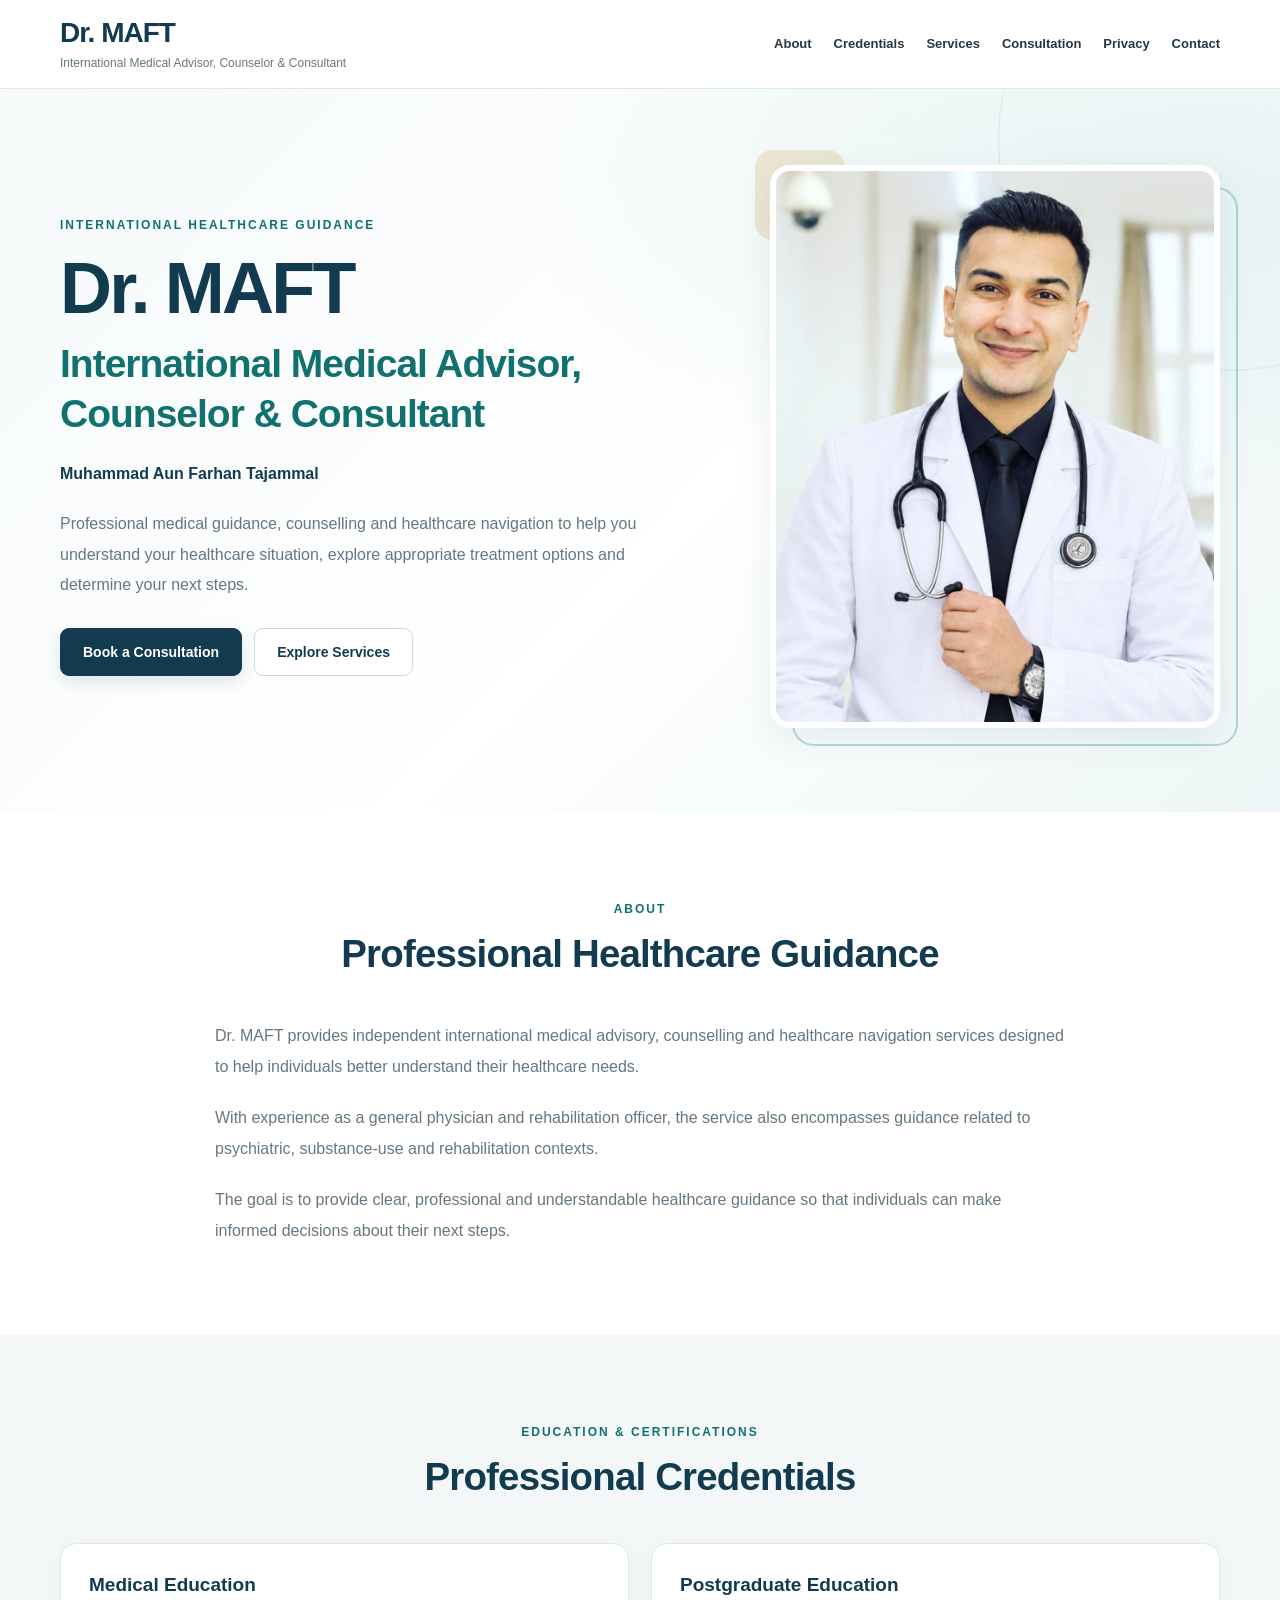
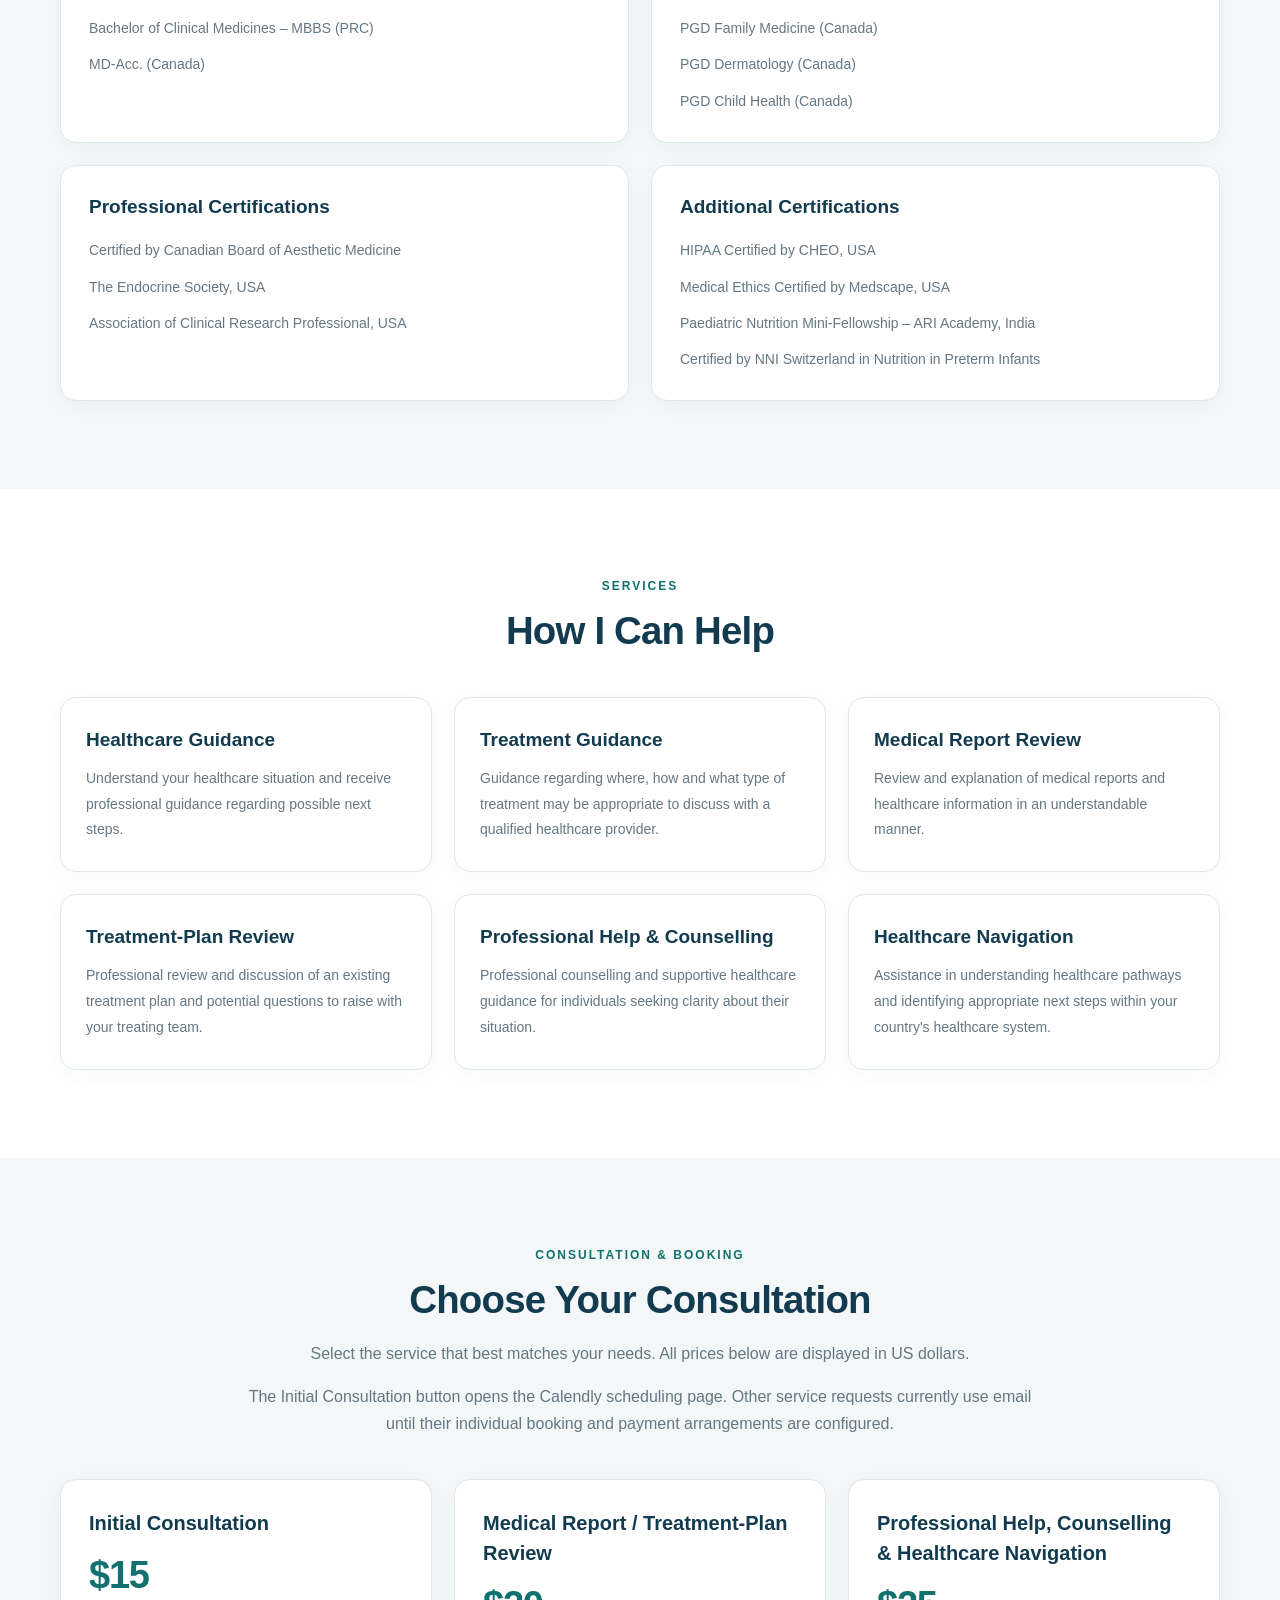
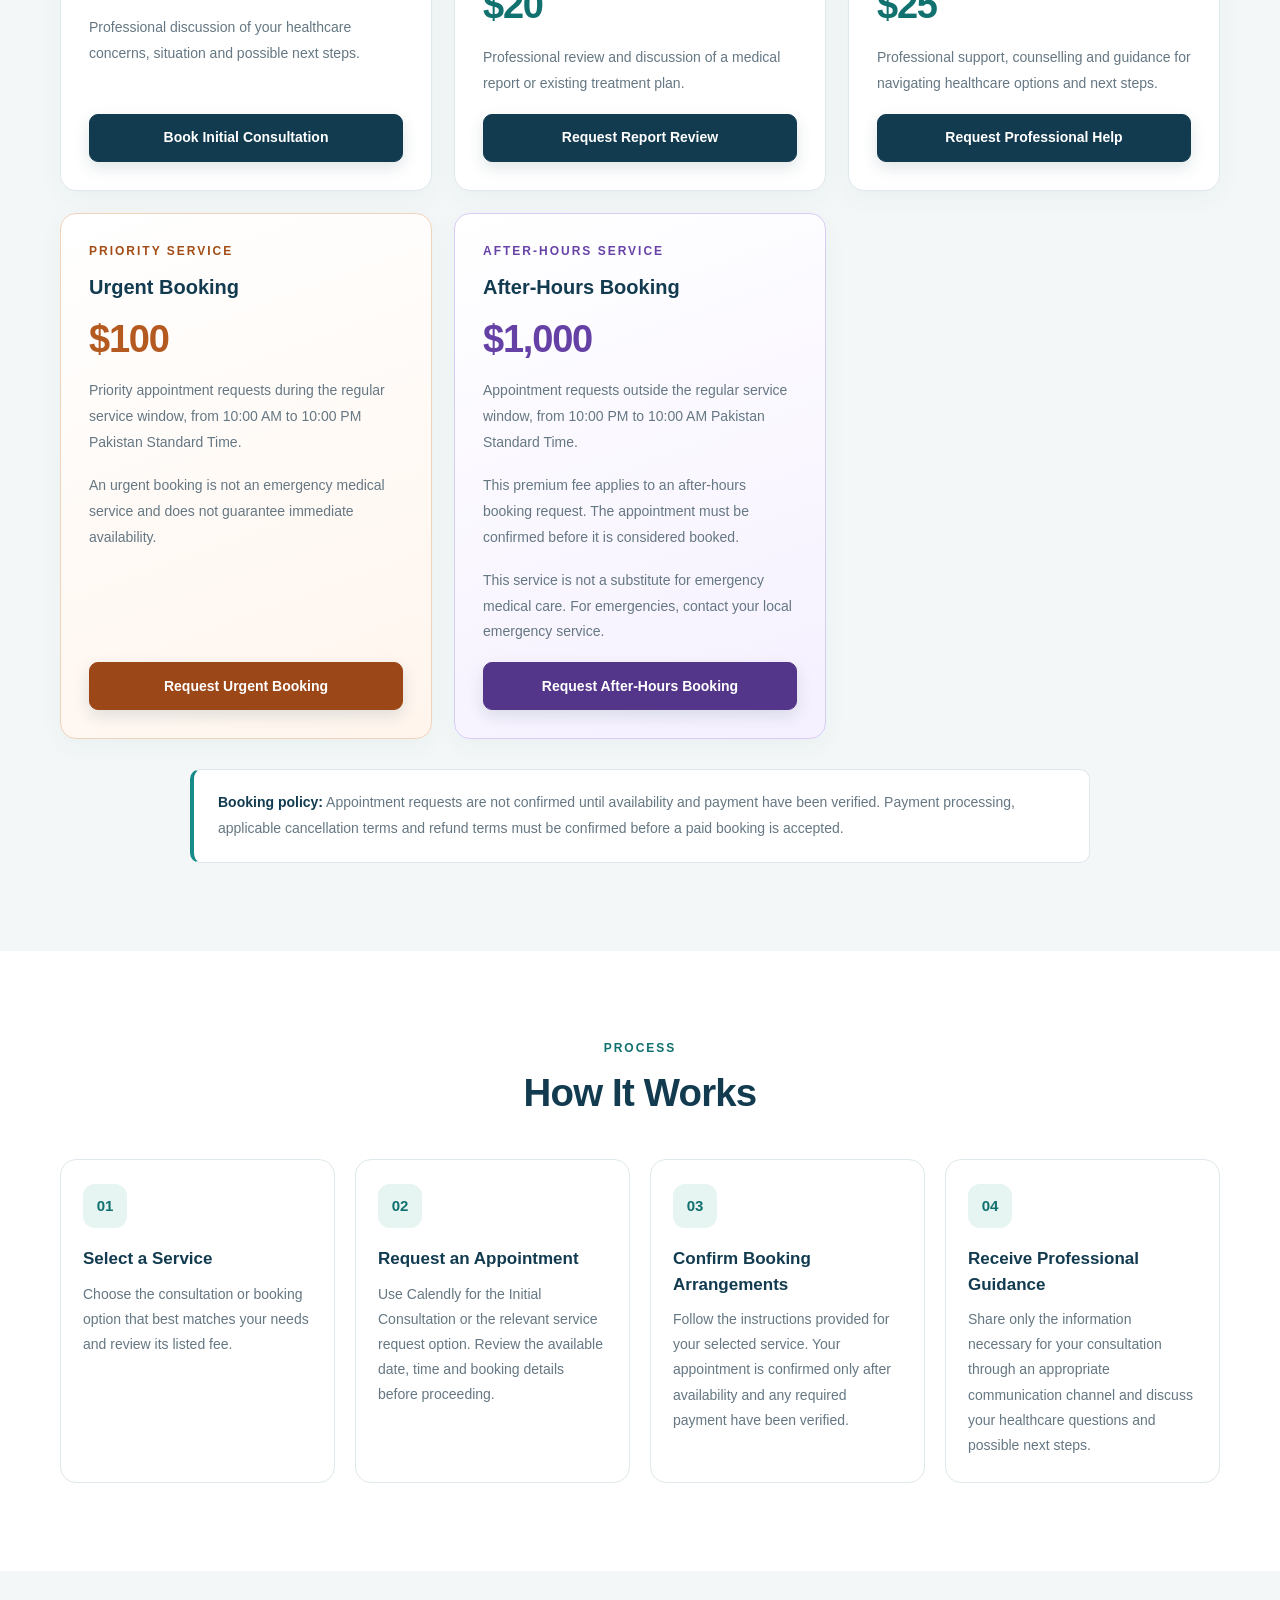
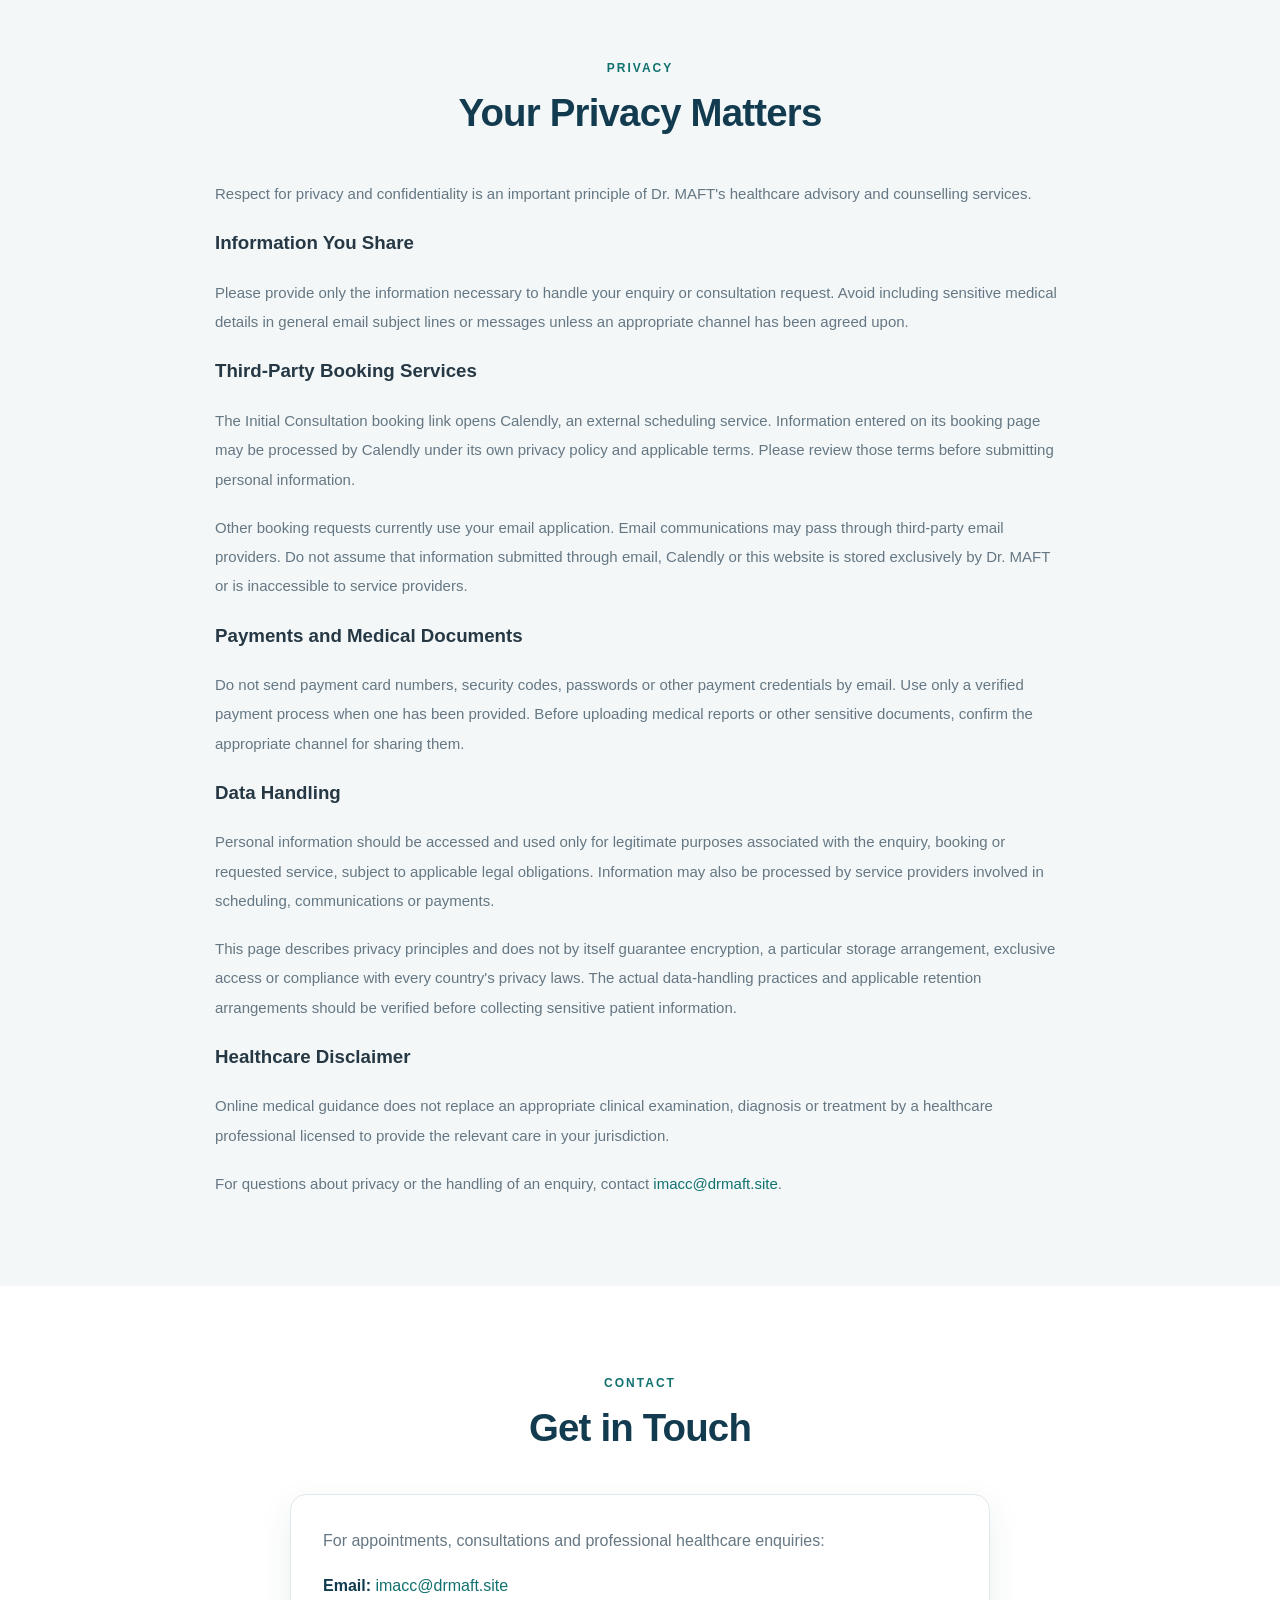
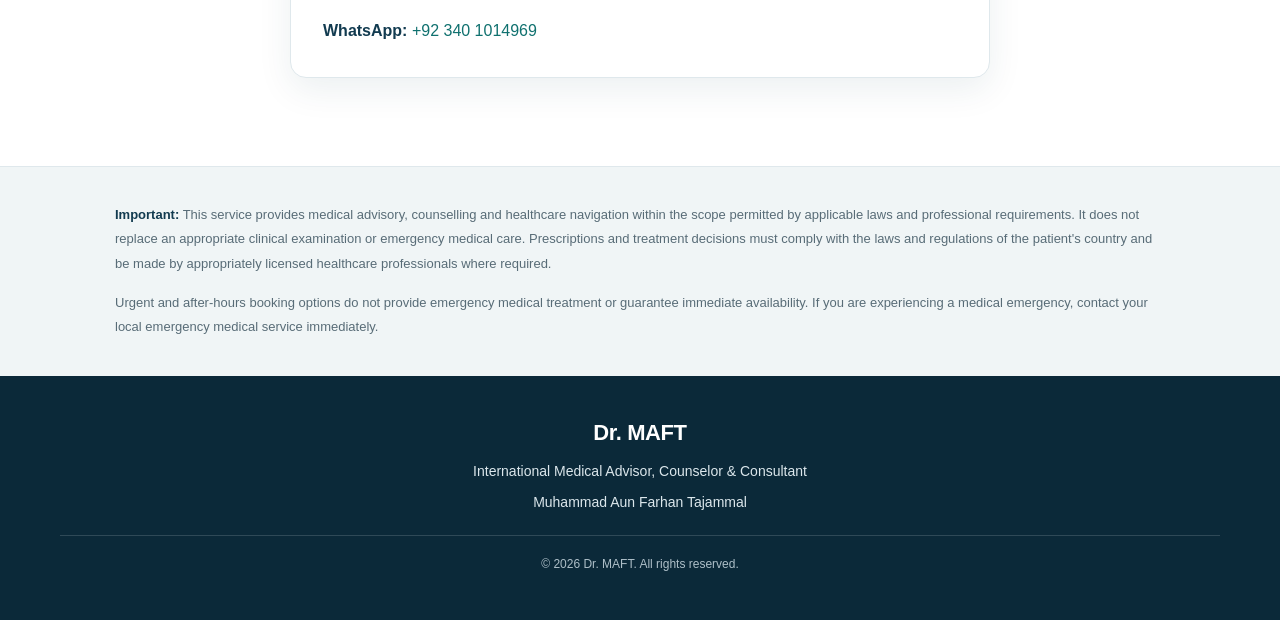
==== index.html @ 7f5c6eed "Enhance SEO, update appointment links, and improve text Updated meta tags for SEO and accessibility." ====
<!DOCTYPE html>
<html lang="en">
<head>
  <meta charset="UTF-8">
  <meta name="viewport" content="width=device-width, initial-scale=1.0">

  <title>Dr. MAFT | International Medical Advisor, Counselor & Consultant</title>

  <meta name="description" content="Dr. MAFT — International Medical Advisor, Counselor and Consultant. Professional healthcare guidance, counselling, treatment-plan review and healthcare navigation.">

  <meta name="robots" content="index, follow">
  <meta name="theme-color" content="#0b2545">

  <link rel="stylesheet" href="styles.css">
</head>

<body>

  <!-- HEADER -->
  <header class="site-header">
    <div class="container nav-container">

      <div class="brand">
        <div class="brand-title">Dr. MAFT</div>
        <div class="brand-subtitle">
          International Medical Advisor, Counselor & Consultant
        </div>
      </div>

      <nav class="navigation" aria-label="Main navigation">
        <a href="#about">About</a>
        <a href="#credentials">Credentials</a>
        <a href="#services">Services</a>
        <a href="#consultation">Consultation</a>
        <a href="#privacy">Privacy</a>
        <a href="#contact">Contact</a>
      </nav>

    </div>
  </header>


  <main>

    <!-- HERO -->
    <section class="hero">
      <div class="container hero-content">

        <div class="hero-text">

          <p class="eyebrow">INTERNATIONAL HEALTHCARE GUIDANCE</p>

          <h1>Dr. MAFT</h1>

          <h2>
            International Medical Advisor,<br>
            Counselor & Consultant
          </h2>

          <p>
            <strong>Muhammad Aun Farhan Tajammal</strong>
          </p>

          <p class="hero-description">
            Professional medical guidance, counselling and healthcare
            navigation to help you understand your healthcare situation,
            explore appropriate treatment options and determine your
            next steps.
          </p>

          <div class="hero-buttons">
            <a href="#consultation" class="btn btn-primary">
              Book a Consultation
            </a>

            <a href="#services" class="btn btn-secondary">
              Explore Services
            </a>
          </div>

        </div>

        <!-- DOCTOR PHOTO -->
        <div class="hero-photo">
          <img
            src="Pic.jpeg"
            alt="Dr. MAFT, International Medical Advisor"
            loading="eager"
          >
        </div>

      </div>
    </section>


    <!-- ABOUT -->
    <section id="about" class="section">
      <div class="container">

        <div class="section-heading">
          <p class="eyebrow">ABOUT</p>
          <h2>Professional Healthcare Guidance</h2>
        </div>

        <div class="about-content">

          <p>
            Dr. MAFT provides independent international medical advisory,
            counselling and healthcare navigation services designed to help
            individuals better understand their healthcare needs.
          </p>

          <p>
            With experience as a general physician and rehabilitation officer,
            the service also encompasses guidance related to psychiatric,
            substance-use and rehabilitation contexts.
          </p>

          <p>
            The goal is to provide clear, professional and understandable
            healthcare guidance so that individuals can make informed
            decisions about their next steps.
          </p>

        </div>

      </div>
    </section>


    <!-- CREDENTIALS -->
    <section id="credentials" class="section section-alt">
      <div class="container">

        <div class="section-heading">
          <p class="eyebrow">EDUCATION & CERTIFICATIONS</p>
          <h2>Professional Credentials</h2>
        </div>

        <div class="credentials-grid">

          <div class="credential-card">
            <h3>Medical Education</h3>
            <p>Bachelor of Clinical Medicines – MBBS (PRC)</p>
            <p>MD-Acc. (Canada)</p>
          </div>

          <div class="credential-card">
            <h3>Postgraduate Education</h3>
            <p>PGD Family Medicine (Canada)</p>
            <p>PGD Dermatology (Canada)</p>
            <p>PGD Child Health (Canada)</p>
          </div>

          <div class="credential-card">
            <h3>Professional Certifications</h3>
            <p>Certified by Canadian Board of Aesthetic Medicine</p>
            <p>The Endocrine Society, USA</p>
            <p>Association of Clinical Research Professional, USA</p>
          </div>

          <div class="credential-card">
            <h3>Additional Certifications</h3>
            <p>HIPAA Certified by CHEO, USA</p>
            <p>Medical Ethics Certified by Medscape, USA</p>
            <p>Paediatric Nutrition Mini-Fellowship – ARI Academy, India</p>
            <p>Certified by NNI Switzerland in Nutrition in Preterm Infants</p>
          </div>

        </div>

      </div>
    </section>


    <!-- SERVICES -->
    <section id="services" class="section">
      <div class="container">

        <div class="section-heading">
          <p class="eyebrow">SERVICES</p>
          <h2>How I Can Help</h2>
        </div>

        <div class="services-grid">

          <div class="service-card">
            <h3>Healthcare Guidance</h3>
            <p>
              Understand your healthcare situation and receive professional
              guidance regarding possible next steps.
            </p>
          </div>

          <div class="service-card">
            <h3>Treatment Guidance</h3>
            <p>
              Guidance regarding where, how and what type of treatment may
              be appropriate to discuss with a qualified healthcare provider.
            </p>
          </div>

          <div class="service-card">
            <h3>Medical Report Review</h3>
            <p>
              Review and explanation of medical reports and healthcare
              information in an understandable manner.
            </p>
          </div>

          <div class="service-card">
            <h3>Treatment-Plan Review</h3>
            <p>
              Professional review and discussion of an existing treatment
              plan and potential questions to raise with your treating team.
            </p>
          </div>

          <div class="service-card">
            <h3>Professional Help & Counselling</h3>
            <p>
              Professional counselling and supportive healthcare guidance
              for individuals seeking clarity about their situation.
            </p>
          </div>

          <div class="service-card">
            <h3>Healthcare Navigation</h3>
            <p>
              Assistance in understanding healthcare pathways and identifying
              appropriate next steps within your country's healthcare system.
            </p>
          </div>

        </div>

      </div>
    </section>


    <!-- CONSULTATION AND BOOKING -->
    <section id="consultation" class="section section-alt">
      <div class="container">

        <div class="section-heading">
          <p class="eyebrow">CONSULTATION & BOOKING</p>
          <h2>Choose Your Consultation</h2>

          <p>
            Select the service that best matches your needs.
            All prices below are displayed in US dollars.
          </p>

          <p>
            The Initial Consultation button opens the Calendly scheduling
            page. Other service requests currently use email until their
            individual booking and payment arrangements are configured.
          </p>
        </div>

        <div class="consultation-grid">

          <!-- $15 INITIAL CONSULTATION -->
          <div class="consultation-card">
            <h3>Initial Consultation</h3>

            <div class="price">$15</div>

            <p>
              Professional discussion of your healthcare concerns,
              situation and possible next steps.
            </p>

            <a
              href="https://calendly.com/imacc-drmaft/10"
              class="btn btn-primary"
              target="_blank"
              rel="noopener noreferrer"
            >
              Book Initial Consultation
            </a>
          </div>


          <!-- $20 REPORT REVIEW -->
          <div class="consultation-card">
            <h3>Medical Report / Treatment-Plan Review</h3>

            <div class="price">$20</div>

            <p>
              Professional review and discussion of a medical report
              or existing treatment plan.
            </p>

            <a
              href="mailto:imacc@drmaft.site?subject=Medical%20Report%20or%20Treatment-Plan%20Review%20-%20%2420"
              class="btn btn-primary"
            >
              Request Report Review
            </a>
          </div>


          <!-- $25 PROFESSIONAL HELP -->
          <div class="consultation-card">
            <h3>Professional Help, Counselling & Healthcare Navigation</h3>

            <div class="price">$25</div>

            <p>
              Professional support, counselling and guidance for navigating
              healthcare options and next steps.
            </p>

            <a
              href="mailto:imacc@drmaft.site?subject=Professional%20Help%2C%20Counselling%20and%20Healthcare%20Navigation%20-%20%2425"
              class="btn btn-primary"
            >
              Request Professional Help
            </a>
          </div>


          <!-- $100 URGENT BOOKING -->
          <div class="consultation-card urgent-booking">

            <p class="eyebrow">PRIORITY SERVICE</p>

            <h3>Urgent Booking</h3>

            <div class="price">$100</div>

            <p>
              Priority appointment requests during the regular service
              window, from 10:00 AM to 10:00 PM Pakistan Standard Time.
            </p>

            <p>
              An urgent booking is not an emergency medical service
              and does not guarantee immediate availability.
            </p>

            <a
              href="mailto:imacc@drmaft.site?subject=Urgent%20Booking%20Request%20-%20%24100"
              class="btn btn-primary"
            >
              Request Urgent Booking
            </a>

          </div>


          <!-- $1000 AFTER-HOURS BOOKING -->
          <div class="consultation-card after-hours-booking">

            <p class="eyebrow">AFTER-HOURS SERVICE</p>

            <h3>After-Hours Booking</h3>

            <div class="price">$1,000</div>

            <p>
              Appointment requests outside the regular service window,
              from 10:00 PM to 10:00 AM Pakistan Standard Time.
            </p>

            <p>
              This premium fee applies to an after-hours booking request.
              The appointment must be confirmed before it is considered
              booked.
            </p>

            <p>
              This service is not a substitute for emergency medical care.
              For emergencies, contact your local emergency service.
            </p>

            <a
              href="mailto:imacc@drmaft.site?subject=After-Hours%20Booking%20Request%20-%20%241000"
              class="btn btn-primary"
            >
              Request After-Hours Booking
            </a>

          </div>

        </div>

        <p class="booking-note">
          <strong>Booking policy:</strong>
          Appointment requests are not confirmed until availability
          and payment have been verified. Payment processing, applicable
          cancellation terms and refund terms must be confirmed before
          a paid booking is accepted.
        </p>

      </div>
    </section>


    <!-- HOW IT WORKS -->
    <section id="how-it-works" class="section">
      <div class="container">

        <div class="section-heading">
          <p class="eyebrow">PROCESS</p>
          <h2>How It Works</h2>
        </div>

        <div class="process-grid">

          <div class="process-card">
            <span>01</span>
            <h3>Select a Service</h3>
            <p>
              Choose the consultation or booking option that best
              matches your needs and review its listed fee.
            </p>
          </div>

          <div class="process-card">
            <span>02</span>
            <h3>Request an Appointment</h3>
            <p>
              Use Calendly for the Initial Consultation or the relevant
              service request option. Review the available date, time
              and booking details before proceeding.
            </p>
          </div>

          <div class="process-card">
            <span>03</span>
            <h3>Confirm Booking Arrangements</h3>
            <p>
              Follow the instructions provided for your selected service.
              Your appointment is confirmed only after availability
              and any required payment have been verified.
            </p>
          </div>

          <div class="process-card">
            <span>04</span>
            <h3>Receive Professional Guidance</h3>
            <p>
              Share only the information necessary for your consultation
              through an appropriate communication channel and discuss
              your healthcare questions and possible next steps.
            </p>
          </div>

        </div>

      </div>
    </section>


    <!-- PRIVACY -->
    <section id="privacy" class="section section-alt">
      <div class="container">

        <div class="section-heading">
          <p class="eyebrow">PRIVACY</p>
          <h2>Your Privacy Matters</h2>
        </div>

        <div class="privacy-content">

          <p>
            Respect for privacy and confidentiality is an important
            principle of Dr. MAFT's healthcare advisory and counselling
            services.
          </p>

          <h3>Information You Share</h3>

          <p>
            Please provide only the information necessary to handle your
            enquiry or consultation request. Avoid including sensitive
            medical details in general email subject lines or messages
            unless an appropriate channel has been agreed upon.
          </p>

          <h3>Third-Party Booking Services</h3>

          <p>
            The Initial Consultation booking link opens Calendly, an
            external scheduling service. Information entered on its
            booking page may be processed by Calendly under its own
            privacy policy and applicable terms. Please review those
            terms before submitting personal information.
          </p>

          <p>
            Other booking requests currently use your email application.
            Email communications may pass through third-party email
            providers. Do not assume that information submitted through
            email, Calendly or this website is stored exclusively by
            Dr. MAFT or is inaccessible to service providers.
          </p>

          <h3>Payments and Medical Documents</h3>

          <p>
            Do not send payment card numbers, security codes, passwords
            or other payment credentials by email. Use only a verified
            payment process when one has been provided. Before uploading
            medical reports or other sensitive documents, confirm the
            appropriate channel for sharing them.
          </p>

          <h3>Data Handling</h3>

          <p>
            Personal information should be accessed and used only for
            legitimate purposes associated with the enquiry, booking
            or requested service, subject to applicable legal obligations.
            Information may also be processed by service providers
            involved in scheduling, communications or payments.
          </p>

          <p>
            This page describes privacy principles and does not by itself
            guarantee encryption, a particular storage arrangement,
            exclusive access or compliance with every country's privacy
            laws. The actual data-handling practices and applicable
            retention arrangements should be verified before collecting
            sensitive patient information.
          </p>

          <h3>Healthcare Disclaimer</h3>

          <p>
            Online medical guidance does not replace an appropriate
            clinical examination, diagnosis or treatment by a healthcare
            professional licensed to provide the relevant care in your
            jurisdiction.
          </p>

          <p>
            For questions about privacy or the handling of an enquiry,
            contact
            <a href="mailto:imacc@drmaft.site">imacc@drmaft.site</a>.
          </p>

        </div>

      </div>
    </section>


    <!-- CONTACT -->
    <section id="contact" class="section">
      <div class="container">

        <div class="section-heading">
          <p class="eyebrow">CONTACT</p>
          <h2>Get in Touch</h2>
        </div>

        <div class="contact-content">

          <p>
            For appointments, consultations and professional healthcare
            enquiries:
          </p>

          <p>
            <strong>Email:</strong>
            <a href="mailto:imacc@drmaft.site">
              imacc@drmaft.site
            </a>
          </p>

          <p>
            <strong>WhatsApp:</strong>
            <a
              href="https://wa.me/923401014969"
              target="_blank"
              rel="noopener noreferrer"
            >
              +92 340 1014969
            </a>
          </p>

        </div>

      </div>
    </section>


    <!-- DISCLAIMER -->
    <section class="disclaimer">
      <div class="container">

        <p>
          <strong>Important:</strong>
          This service provides medical advisory, counselling and
          healthcare navigation within the scope permitted by applicable
          laws and professional requirements. It does not replace an
          appropriate clinical examination or emergency medical care.
          Prescriptions and treatment decisions must comply with the laws
          and regulations of the patient's country and be made by
          appropriately licensed healthcare professionals where required.
        </p>

        <p>
          Urgent and after-hours booking options do not provide emergency
          medical treatment or guarantee immediate availability.
          If you are experiencing a medical emergency, contact your
          local emergency medical service immediately.
        </p>

      </div>
    </section>

  </main>


  <!-- FOOTER -->
  <footer class="site-footer">
    <div class="container">

      <p><strong>Dr. MAFT</strong></p>

      <p>
        International Medical Advisor, Counselor & Consultant
      </p>

      <p>Muhammad Aun Farhan Tajammal</p>

      <p class="copyright">
        © 2026 Dr. MAFT. All rights reserved.
      </p>

    </div>
  </footer>


  <script src="script.js"></script>

</body>
</html>
---- styles.css ----
/* =========================================
   DR. MAFT — PROFESSIONAL WEBSITE STYLES
   ========================================= */

/* ---------- GLOBAL RESET ---------- */

:root {
  --primary: #123b50;
  --primary-dark: #0b2939;
  --secondary: #168c89;
  --secondary-dark: #10716f;
  --accent: #d7b879;

  --background: #ffffff;
  --background-soft: #f3f7f8;
  --surface: #ffffff;

  --text: #263844;
  --text-muted: #657783;
  --border: #dfe8ec;

  --success-soft: #edf8f5;
  --urgent-soft: #fff5ed;
  --after-hours-soft: #f5f0ff;

  --shadow: 0 12px 35px rgba(18, 59, 80, 0.08);
  --shadow-hover: 0 18px 42px rgba(18, 59, 80, 0.14);

  --radius: 16px;
  --radius-small: 10px;

  --container-width: 1160px;
}

* {
  box-sizing: border-box;
}

html {
  scroll-behavior: smooth;
  scroll-padding-top: 100px;
}

body {
  margin: 0;
  font-family:
    Inter,
    "Segoe UI",
    Roboto,
    Helvetica,
    Arial,
    sans-serif;
  color: var(--text);
  background: var(--background);
  line-height: 1.7;
  font-size: 16px;
  -webkit-font-smoothing: antialiased;
}

img {
  display: block;
  max-width: 100%;
}

a {
  color: var(--secondary-dark);
  text-decoration: none;
  transition:
    color 0.25s ease,
    background-color 0.25s ease,
    border-color 0.25s ease,
    transform 0.25s ease;
}

a:hover {
  color: var(--primary);
}

button,
input,
textarea,
select {
  font: inherit;
}

::selection {
  background: rgba(22, 140, 137, 0.18);
  color: var(--primary-dark);
}


/* ---------- GENERAL LAYOUT ---------- */

.container {
  width: min(
    var(--container-width),
    calc(100% - 48px)
  );
  margin-inline: auto;
}

.section {
  padding: 88px 0;
}

.section-alt {
  background: var(--background-soft);
}

.section-heading {
  max-width: 790px;
  margin: 0 auto 42px;
  text-align: center;
}

.section-heading h2 {
  margin: 8px 0 16px;
  color: var(--primary);
  font-size: clamp(28px, 3vw, 39px);
  line-height: 1.25;
  letter-spacing: -0.8px;
}

.section-heading > p:not(.eyebrow) {
  color: var(--text-muted);
}

.eyebrow {
  margin: 0 0 12px;
  color: var(--secondary-dark);
  font-size: 12px;
  font-weight: 800;
  letter-spacing: 2px;
  line-height: 1.5;
  text-transform: uppercase;
}


/* ---------- HEADER AND NAVIGATION ---------- */

.site-header {
  position: sticky;
  top: 0;
  z-index: 100;
  background: rgba(255, 255, 255, 0.96);
  border-bottom: 1px solid var(--border);
  backdrop-filter: blur(14px);
  -webkit-backdrop-filter: blur(14px);
}

.nav-container {
  display: flex;
  align-items: center;
  justify-content: space-between;
  gap: 30px;
  min-height: 88px;
  padding-top: 12px;
  padding-bottom: 12px;
}

.brand {
  flex: 0 1 380px;
  min-width: 0;
}

.brand-title {
  color: var(--primary);
  font-size: 28px;
  font-weight: 850;
  line-height: 1.2;
  letter-spacing: -1px;
}

.brand-subtitle {
  max-width: 360px;
  margin-top: 5px;
  color: var(--text-muted);
  font-size: 12px;
  line-height: 1.5;
}

.navigation {
  display: flex;
  flex-wrap: wrap;
  align-items: center;
  justify-content: flex-end;
  gap: 8px 22px;
}

.navigation a {
  color: var(--text);
  font-size: 13px;
  font-weight: 650;
  white-space: nowrap;
}

.navigation a:hover {
  color: var(--secondary-dark);
}


/* ---------- HERO SECTION ---------- */

.hero {
  position: relative;
  overflow: hidden;
  padding: 76px 0 84px;
  background:
    radial-gradient(
      ellipse at 88% 15%,
      rgba(22, 140, 137, 0.10),
      transparent 38%
    ),
    linear-gradient(
      135deg,
      #f5f9fa 0%,
      #ffffff 56%,
      #edf6f6 100%
    );
}

.hero::before {
  position: absolute;
  top: -180px;
  right: -180px;
  width: 460px;
  height: 460px;
  border: 1px solid rgba(22, 140, 137, 0.12);
  border-radius: 50%;
  content: "";
  pointer-events: none;
}

.hero-content {
  position: relative;
  z-index: 1;
  display: grid;
  grid-template-columns: minmax(0, 1.12fr) minmax(280px, 0.88fr);
  align-items: center;
  gap: clamp(35px, 6vw, 82px);
}

.hero-text {
  min-width: 0;
  animation: hero-enter 0.7s ease both;
}

.hero-text .eyebrow {
  margin-bottom: 17px;
}

.hero-text h1 {
  margin: 0 0 12px;
  color: var(--primary);
  font-size: clamp(46px, 6vw, 72px);
  font-weight: 850;
  line-height: 1.05;
  letter-spacing: -2.8px;
}

.hero-text h2 {
  margin: 0 0 20px;
  color: var(--secondary-dark);
  font-size: clamp(25px, 3.2vw, 39px);
  font-weight: 650;
  line-height: 1.3;
  letter-spacing: -1px;
}

.hero-text > p:not(.eyebrow) {
  color: var(--text-muted);
}

.hero-text > p strong {
  color: var(--primary);
  font-weight: 750;
}

.hero-description {
  max-width: 600px;
  margin: 22px 0 28px;
  font-size: 16px;
  line-height: 1.9;
}

.hero-buttons {
  display: flex;
  flex-wrap: wrap;
  align-items: center;
  gap: 12px;
  margin-top: 28px;
}


/* ---------- HERO PHOTO ---------- */

.hero-photo {
  position: relative;
  width: 100%;
  max-width: 450px;
  justify-self: end;
  isolation: isolate;
  animation: photo-enter 0.85s ease both;
}

.hero-photo::before {
  position: absolute;
  z-index: -1;
  top: 22px;
  right: -18px;
  bottom: -18px;
  left: 22px;
  border: 2px solid rgba(22, 140, 137, 0.30);
  border-radius: 22px;
  content: "";
}

.hero-photo::after {
  position: absolute;
  z-index: -2;
  top: -15px;
  left: -15px;
  width: 90px;
  height: 90px;
  border-radius: 18px;
  background: rgba(215, 184, 121, 0.30);
  content: "";
}

.hero-photo img {
  width: 100%;
  aspect-ratio: 4 / 5;
  object-fit: cover;
  object-position: center 25%;
  border: 6px solid #ffffff;
  border-radius: 20px;
  background: #e8eff1;
  box-shadow: var(--shadow);
}


/* ---------- BUTTONS ---------- */

.btn {
  display: inline-flex;
  min-height: 48px;
  align-items: center;
  justify-content: center;
  padding: 12px 22px;
  border: 1px solid transparent;
  border-radius: 9px;
  font-size: 14px;
  font-weight: 750;
  line-height: 1.45;
  text-align: center;
  cursor: pointer;
  transition:
    transform 0.25s ease,
    box-shadow 0.25s ease,
    background-color 0.25s ease,
    border-color 0.25s ease;
}

.btn:hover {
  transform: translateY(-2px);
}

.btn-primary {
  color: #ffffff;
  background: var(--primary);
  border-color: var(--primary);
  box-shadow: 0 6px 16px rgba(18, 59, 80, 0.13);
}

.btn-primary:hover {
  color: #ffffff;
  background: var(--secondary-dark);
  border-color: var(--secondary-dark);
  box-shadow: 0 9px 22px rgba(22, 140, 137, 0.22);
}

.btn-secondary {
  color: var(--primary);
  background: #ffffff;
  border-color: #cbdadd;
}

.btn-secondary:hover {
  color: var(--primary);
  background: #f1f8f8;
  border-color: var(--secondary);
}


/* ---------- ABOUT ---------- */

.about-content {
  max-width: 850px;
  margin-inline: auto;
}

.about-content p {
  margin: 0 0 20px;
  color: var(--text-muted);
  font-size: 16px;
  line-height: 1.95;
}

.about-content p:last-child {
  margin-bottom: 0;
}


/* ---------- CREDENTIALS ---------- */

.credentials-grid {
  display: grid;
  grid-template-columns: repeat(2, minmax(0, 1fr));
  gap: 22px;
}

.credential-card {
  padding: 28px;
  border: 1px solid var(--border);
  border-radius: var(--radius);
  background: var(--surface);
  box-shadow: 0 5px 20px rgba(18, 59, 80, 0.035);
  transition:
    transform 0.25s ease,
    box-shadow 0.25s ease,
    border-color 0.25s ease;
}

.credential-card:hover {
  transform: translateY(-4px);
  border-color: #c4dddd;
  box-shadow: var(--shadow);
}

.credential-card h3 {
  margin: 0 0 18px;
  color: var(--primary);
  font-size: 19px;
  line-height: 1.4;
}

.credential-card p {
  margin: 0 0 11px;
  color: var(--text-muted);
  font-size: 14px;
  line-height: 1.8;
}

.credential-card p:last-child {
  margin-bottom: 0;
}


/* ---------- SERVICES ---------- */

.services-grid {
  display: grid;
  grid-template-columns: repeat(3, minmax(0, 1fr));
  gap: 22px;
}

.service-card {
  position: relative;
  padding: 28px 25px;
  overflow: hidden;
  border: 1px solid var(--border);
  border-radius: var(--radius);
  background: #ffffff;
  box-shadow: 0 5px 20px rgba(18, 59, 80, 0.035);
  transition:
    transform 0.25s ease,
    box-shadow 0.25s ease,
    border-color 0.25s ease;
}

.service-card::before {
  position: absolute;
  top: 0;
  left: 0;
  width: 100%;
  height: 4px;
  background: linear-gradient(
    90deg,
    var(--secondary),
    #8ccbc1
  );
  content: "";
  transform: scaleX(0);
  transform-origin: left;
  transition: transform 0.3s ease;
}

.service-card:hover {
  transform: translateY(-5px);
  border-color: #c9dfdf;
  box-shadow: var(--shadow);
}

.service-card:hover::before {
  transform: scaleX(1);
}

.service-card h3 {
  margin: 0 0 12px;
  color: var(--primary);
  font-size: 19px;
  line-height: 1.45;
}

.service-card p {
  margin: 0;
  color: var(--text-muted);
  font-size: 14px;
  line-height: 1.85;
}


/* ---------- CONSULTATION SECTION ---------- */

.consultation-grid {
  display: grid;
  grid-template-columns: repeat(3, minmax(0, 1fr));
  align-items: stretch;
  gap: 22px;
}

.consultation-card {
  display: flex;
  min-width: 0;
  flex-direction: column;
  align-items: flex-start;
  padding: 28px;
  border: 1px solid var(--border);
  border-radius: var(--radius);
  background: #ffffff;
  box-shadow: 0 7px 24px rgba(18, 59, 80, 0.045);
  transition:
    transform 0.25s ease,
    box-shadow 0.25s ease,
    border-color 0.25s ease;
}

.consultation-card:hover {
  transform: translateY(-5px);
  border-color: #c4dddd;
  box-shadow: var(--shadow-hover);
}

.consultation-card h3 {
  margin: 0 0 14px;
  color: var(--primary);
  font-size: 20px;
  line-height: 1.5;
  overflow-wrap: anywhere;
}

.consultation-card .price {
  margin: 2px 0 17px;
  color: var(--secondary-dark);
  font-size: 38px;
  font-weight: 850;
  line-height: 1.15;
  letter-spacing: -1.2px;
}

.consultation-card > p:not(.eyebrow) {
  margin: 0 0 17px;
  color: var(--text-muted);
  font-size: 14px;
  line-height: 1.85;
}

.consultation-card .btn {
  width: 100%;
  margin-top: auto;
  padding-inline: 14px;
}


/* ---------- URGENT BOOKING CARD ---------- */

.urgent-booking {
  border-color: #f0d3bb;
  background:
    linear-gradient(
      160deg,
      #ffffff 0%,
      var(--urgent-soft) 100%
    );
}

.urgent-booking:hover {
  border-color: #e3aa7c;
}

.urgent-booking .eyebrow {
  color: #a34d16;
}

.urgent-booking .price {
  color: #b45a20;
}

.urgent-booking .btn-primary {
  background: #9b4717;
  border-color: #9b4717;
}

.urgent-booking .btn-primary:hover {
  background: #77360f;
  border-color: #77360f;
}


/* ---------- AFTER-HOURS BOOKING CARD ---------- */

.after-hours-booking {
  border-color: #d9cdf5;
  background:
    linear-gradient(
      160deg,
      #ffffff 0%,
      var(--after-hours-soft) 100%
    );
}

.after-hours-booking:hover {
  border-color: #b6a0eb;
}

.after-hours-booking .eyebrow {
  color: #6743a8;
}

.after-hours-booking .price {
  color: #6540a5;
}

.after-hours-booking .btn-primary {
  background: #533589;
  border-color: #533589;
}

.after-hours-booking .btn-primary:hover {
  background: #402568;
  border-color: #402568;
}


/* ---------- BOOKING POLICY ---------- */

.booking-note {
  max-width: 900px;
  margin: 30px auto 0;
  padding: 20px 24px;
  border: 1px solid var(--border);
  border-left: 4px solid var(--secondary);
  border-radius: var(--radius-small);
  background: #ffffff;
  color: var(--text-muted);
  font-size: 14px;
  line-height: 1.85;
}

.booking-note strong {
  color: var(--primary);
}


/* ---------- HOW IT WORKS ---------- */

.process-grid {
  display: grid;
  grid-template-columns: repeat(4, minmax(0, 1fr));
  gap: 20px;
}

.process-card {
  padding: 24px 22px;
  border: 1px solid var(--border);
  border-radius: var(--radius);
  background: #ffffff;
}

.process-card > span {
  display: inline-flex;
  width: 44px;
  height: 44px;
  align-items: center;
  justify-content: center;
  margin-bottom: 18px;
  border-radius: 12px;
  background: #e6f4f2;
  color: var(--secondary-dark);
  font-size: 15px;
  font-weight: 850;
}

.process-card h3 {
  margin: 0 0 10px;
  color: var(--primary);
  font-size: 17px;
  line-height: 1.5;
}

.process-card p {
  margin: 0;
  color: var(--text-muted);
  font-size: 14px;
  line-height: 1.8;
}


/* ---------- PRIVACY ---------- */

.privacy-content {
  max-width: 850px;
  margin-inline: auto;
}

.privacy-content p {
  margin: 0 0 19px;
  color: var(--text-muted);
  font-size: 15px;
  line-height: 1.95;
}

.privacy-content p:last-child {
  margin-bottom: 0;
}


/* ---------- CONTACT ---------- */

.contact-content {
  max-width: 700px;
  margin-inline: auto;
  padding: 32px;
  border: 1px solid var(--border);
  border-radius: var(--radius);
  background: #ffffff;
  box-shadow: var(--shadow);
}

.contact-content p {
  margin: 0 0 18px;
  color: var(--text-muted);
  overflow-wrap: anywhere;
}

.contact-content p:last-child {
  margin-bottom: 0;
}

.contact-content strong {
  color: var(--primary);
}

.contact-content a {
  overflow-wrap: anywhere;
}

.contact-content a:hover {
  text-decoration: underline;
}


/* ---------- DISCLAIMER ---------- */

.disclaimer {
  padding: 36px 0;
  background: #f0f5f6;
  border-top: 1px solid var(--border);
}

.disclaimer p {
  max-width: 1050px;
  margin: 0 auto 14px;
  color: #586c77;
  font-size: 13px;
  line-height: 1.9;
}

.disclaimer p:last-child {
  margin-bottom: 0;
}

.disclaimer strong {
  color: var(--primary);
}


/* ---------- FOOTER ---------- */

.site-footer {
  padding: 38px 0;
  color: #dce7ec;
  background: var(--primary-dark);
  text-align: center;
}

.site-footer p {
  margin: 0 0 8px;
  font-size: 14px;
  line-height: 1.7;
}

.site-footer p strong {
  color: #ffffff;
  font-size: 22px;
  letter-spacing: -0.4px;
}

.site-footer .copyright {
  margin-top: 20px;
  padding-top: 18px;
  border-top: 1px solid rgba(255, 255, 255, 0.15);
  color: #aebfc8;
  font-size: 12px;
}


/* ---------- ANIMATIONS ---------- */

@keyframes hero-enter {
  from {
    opacity: 0;
    transform: translateY(15px);
  }

  to {
    opacity: 1;
    transform: translateY(0);
  }
}

@keyframes photo-enter {
  from {
    opacity: 0;
    transform: translateX(15px);
  }

  to {
    opacity: 1;
    transform: translateX(0);
  }
}


/* ---------- TABLET ---------- */

@media (max-width: 1000px) {

  .nav-container {
    align-items: flex-start;
    flex-direction: column;
    gap: 15px;
    padding-top: 17px;
    padding-bottom: 17px;
  }

  .brand {
    flex-basis: auto;
  }

  .navigation {
    justify-content: flex-start;
    gap: 9px 19px;
  }

  .hero {
    padding: 65px 0;
  }

  .hero-content {
    grid-template-columns: minmax(0, 1fr) minmax(240px, 0.78fr);
    gap: 35px;
  }

  .hero-text h1 {
    font-size: clamp(42px, 6vw, 62px);
  }

  .hero-text h2 {
    font-size: clamp(24px, 3.2vw, 32px);
  }

  .hero-buttons .btn {
    padding-inline: 16px;
  }

  .services-grid {
    grid-template-columns: repeat(2, minmax(0, 1fr));
  }

  .consultation-grid {
    grid-template-columns: repeat(2, minmax(0, 1fr));
  }

  .process-grid {
    grid-template-columns: repeat(2, minmax(0, 1fr));
  }

}


/* ---------- MOBILE ---------- */

@media (max-width: 640px) {

  html {
    scroll-padding-top: 150px;
  }

  .container {
    width: calc(100% - 32px);
  }

  .section {
    padding: 58px 0;
  }

  .section-heading {
    margin-bottom: 30px;
  }

  .section-heading h2 {
    font-size: 29px;
    letter-spacing: -0.5px;
  }

  /* Header */

  .nav-container {
    min-height: auto;
    gap: 13px;
  }

  .brand-title {
    font-size: 25px;
  }

  .brand-subtitle {
    font-size: 11px;
  }

  .navigation {
    width: 100%;
    justify-content: flex-start;
    gap: 8px 15px;
  }

  .navigation a {
    font-size: 12px;
  }

  /* Hero */

  .hero {
    padding: 48px 0 58px;
  }

  .hero-content {
    grid-template-columns: minmax(0, 1fr);
    gap: 35px;
  }

  .hero-text {
    text-align: center;
  }

  .hero-text .eyebrow {
    font-size: 11px;
    letter-spacing: 1.6px;
  }

  .hero-text h1 {
    font-size: clamp(43px, 12vw, 59px);
    letter-spacing: -2px;
  }

  .hero-text h2 {
    font-size: clamp(24px, 6.3vw, 32px);
    letter-spacing: -0.6px;
  }

  .hero-description {
    margin: 19px 0 24px;
    font-size: 15px;
    line-height: 1.85;
  }

  .hero-buttons {
    justify-content: center;
    gap: 10px;
  }

  .hero-buttons .btn {
    width: 100%;
  }

  .hero-photo {
    width: min(100%, 340px);
    justify-self: center;
  }

  .hero-photo::before {
    top: 14px;
    right: -10px;
    bottom: -10px;
    left: 14px;
  }

  .hero-photo::after {
    width: 65px;
    height: 65px;
  }

  /* Content cards */

  .credentials-grid,
  .services-grid,
  .consultation-grid,
  .process-grid {
    grid-template-columns: minmax(0, 1fr);
    gap: 16px;
  }

  .credential-card,
  .service-card,
  .consultation-card,
  .process-card {
    padding: 23px;
  }

  .consultation-card h3 {
    font-size: 19px;
  }

  .consultation-card .price {
    font-size: 35px;
  }

  .booking-note {
    padding: 17px;
  }

  .contact-content {
    padding: 23px;
  }

  .disclaimer {
    padding: 28px 0;
  }

  .site-footer {
    padding: 30px 0;
  }

}


/* ---------- SMALL PHONES ---------- */

@media (max-width: 380px) {

  .container {
    width: calc(100% - 24px);
  }

  .navigation {
    gap: 7px 11px;
  }

  .navigation a {
    font-size: 11px;
  }

  .hero-text h1 {
    font-size: 42px;
  }

  .hero-text h2 {
    font-size: 23px;
  }

  .btn {
    padding: 11px 14px;
    font-size: 13px;
  }

}


/* ---------- REDUCED MOTION ACCESSIBILITY ---------- */

@media (prefers-reduced-motion: reduce) {

  *,
  *::before,
  *::after {
    scroll-behavior: auto !important;
    animation-duration: 0.01ms !important;
    animation-iteration-count: 1 !important;
    transition-duration: 0.01ms !important;
  }

}
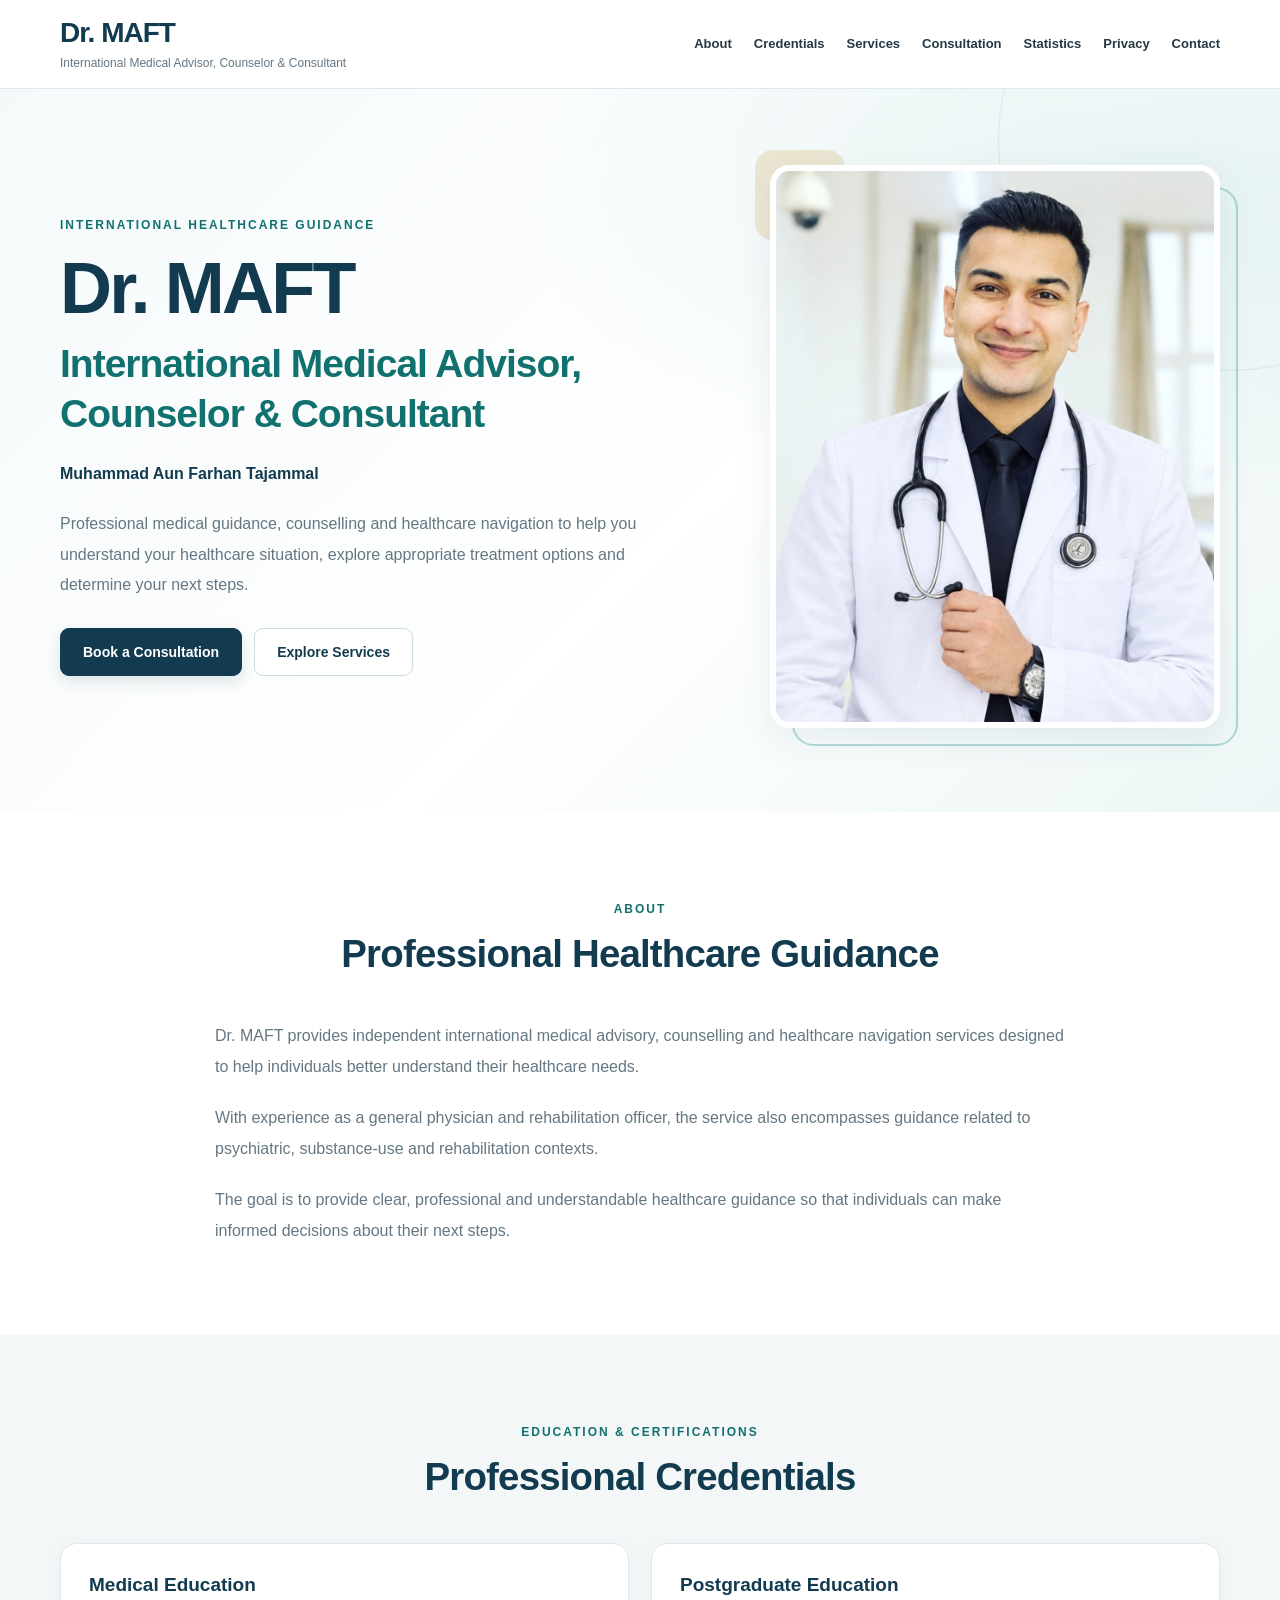
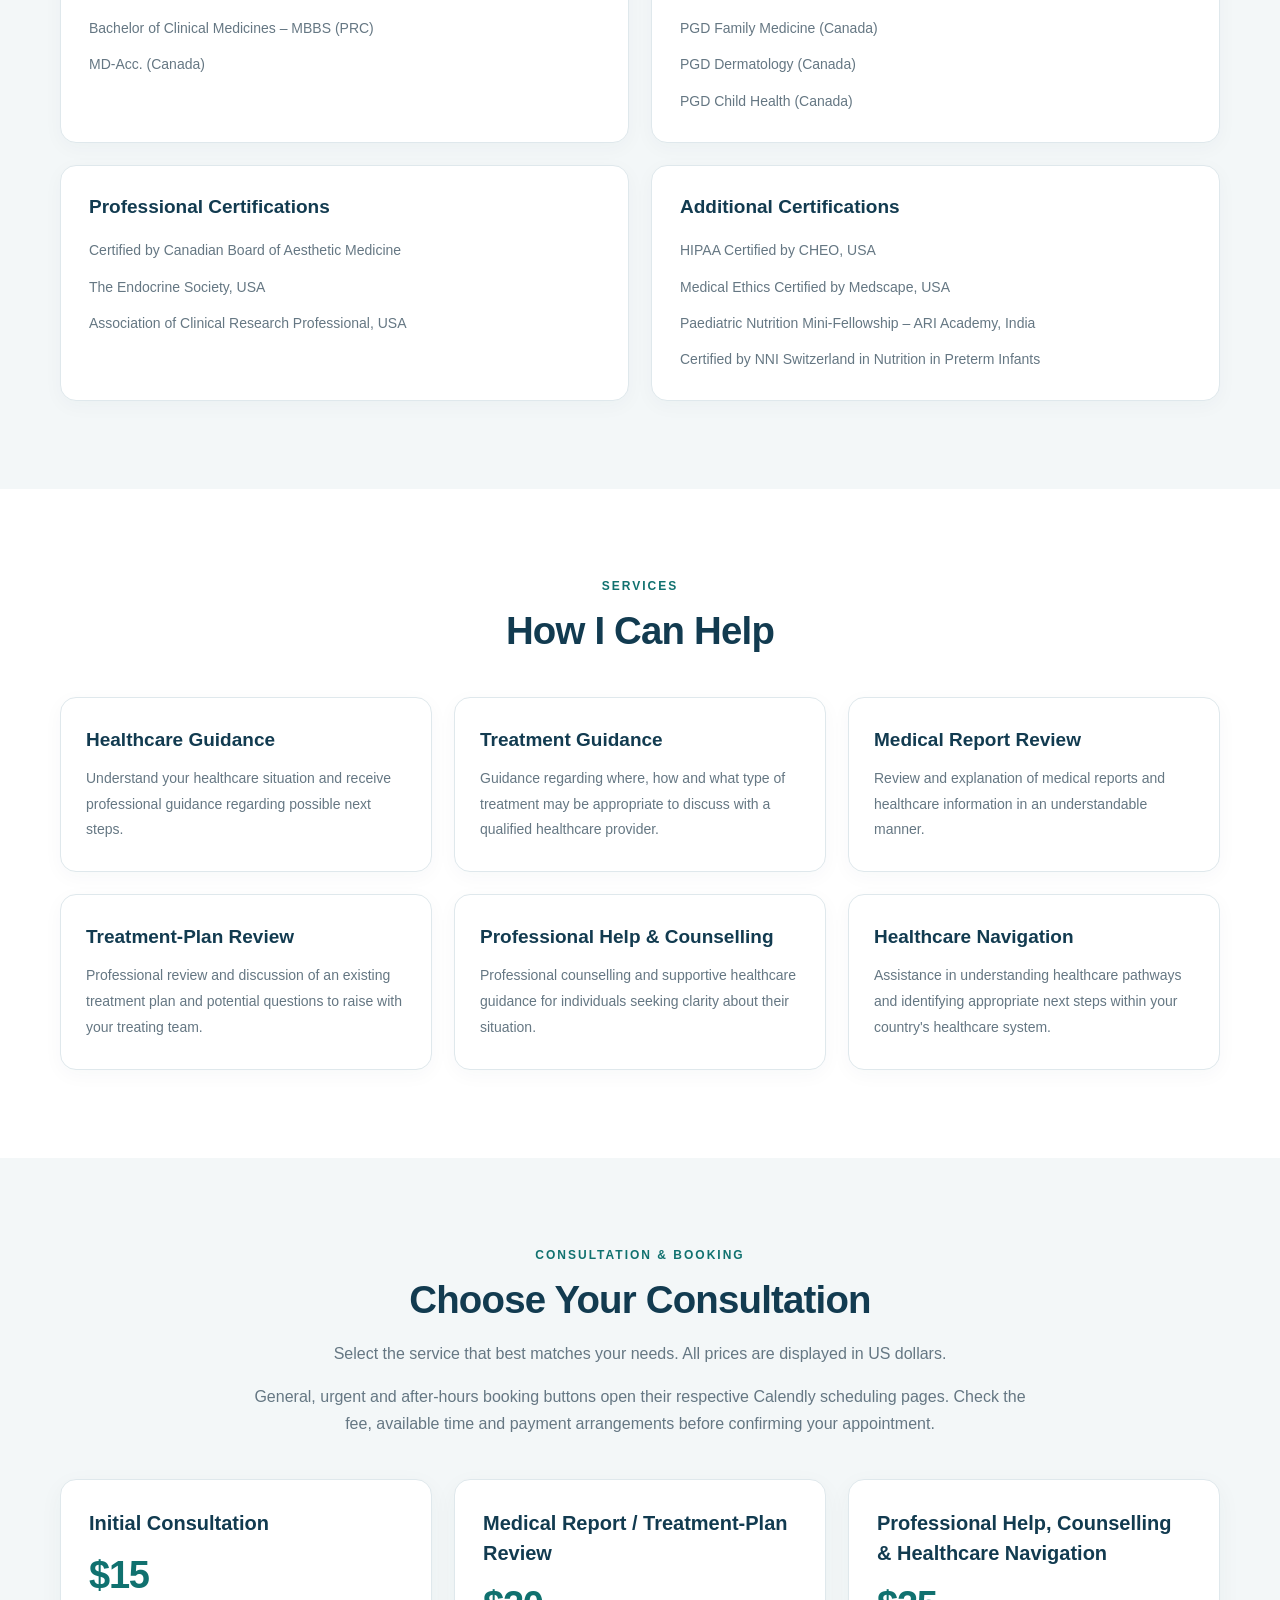
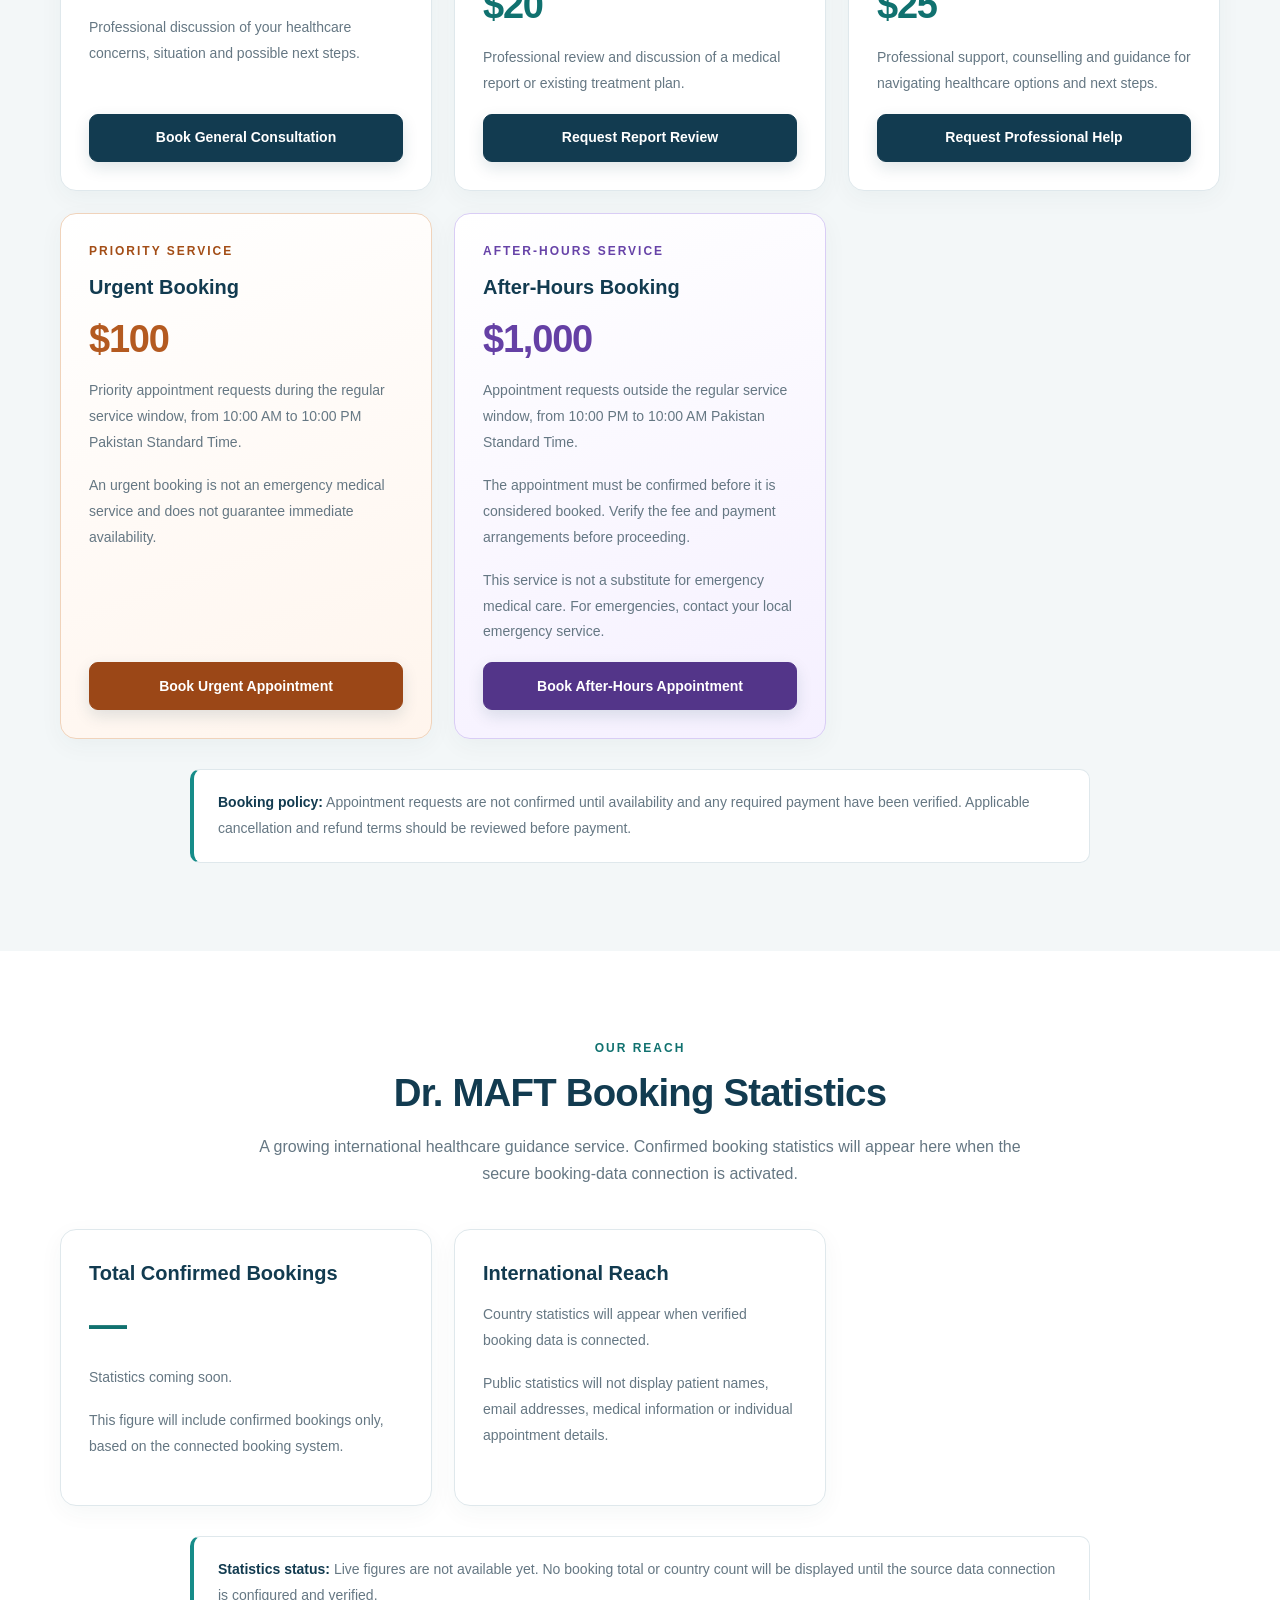
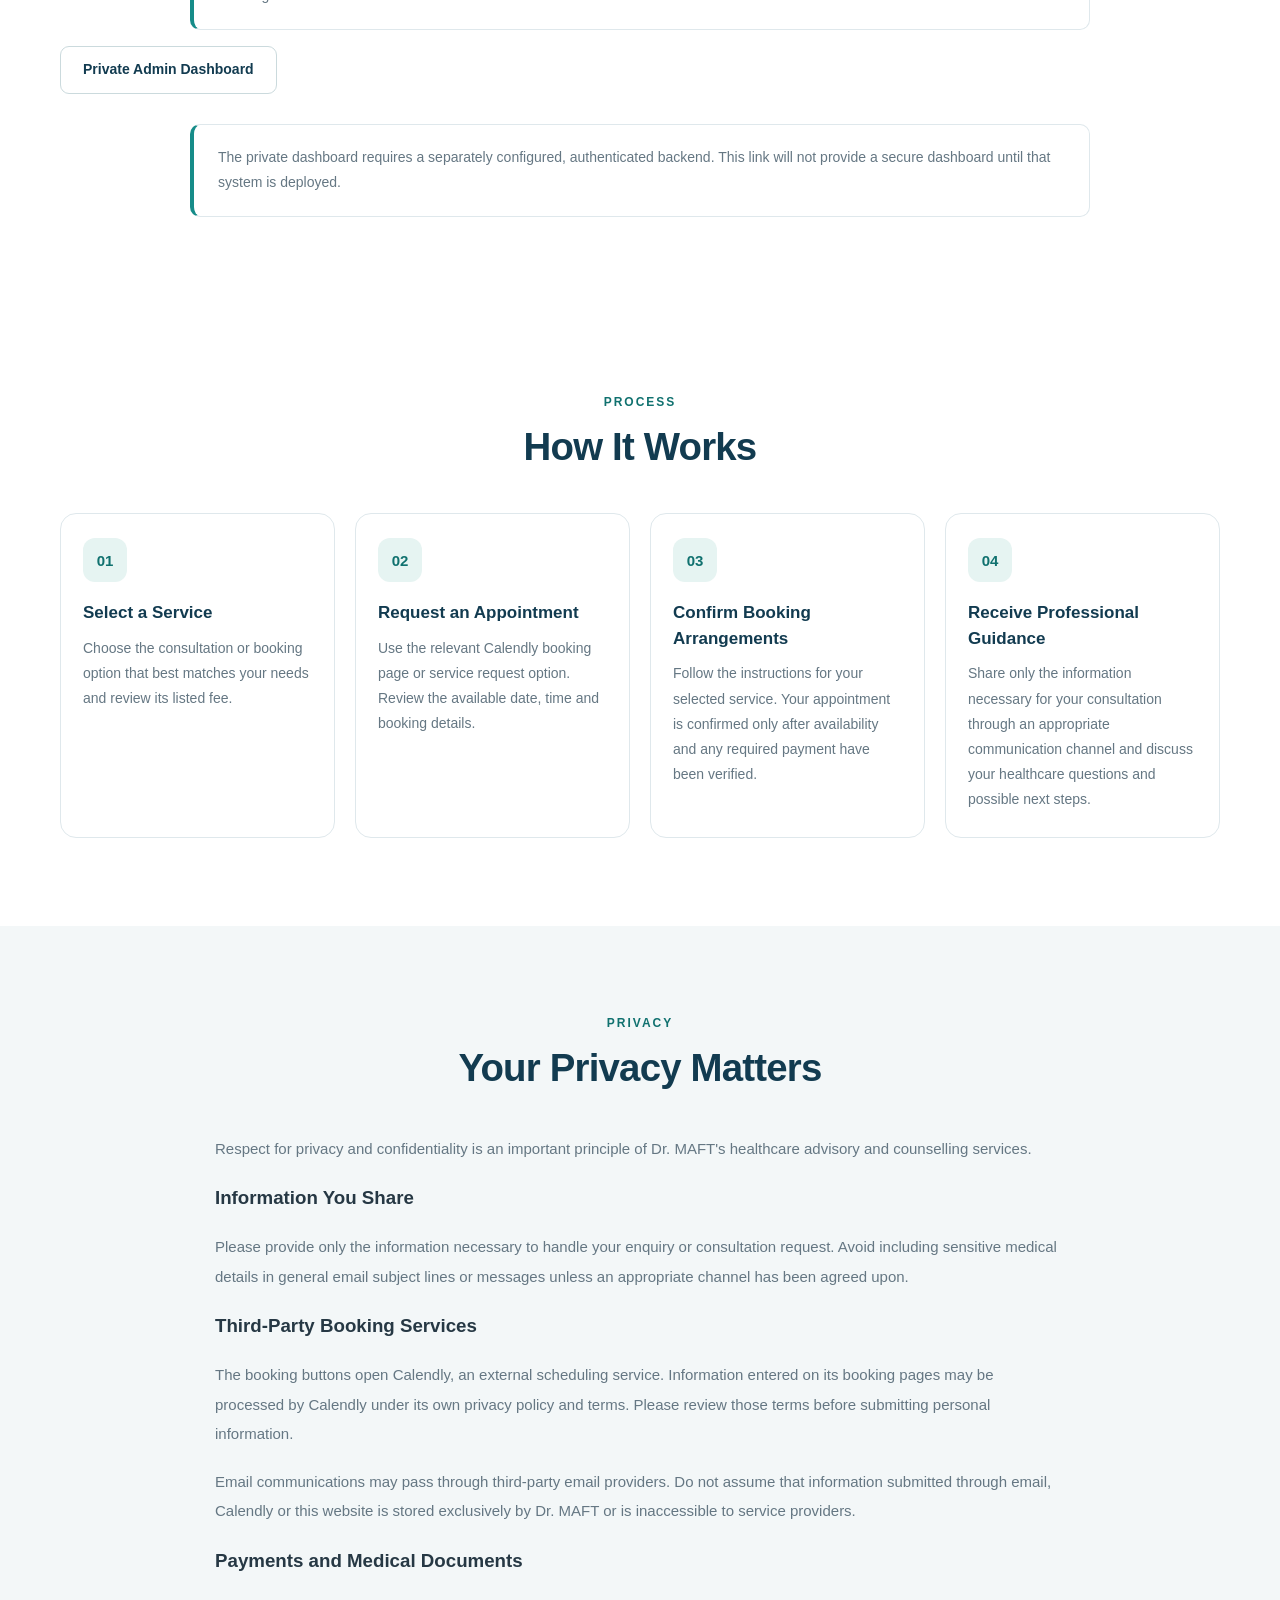
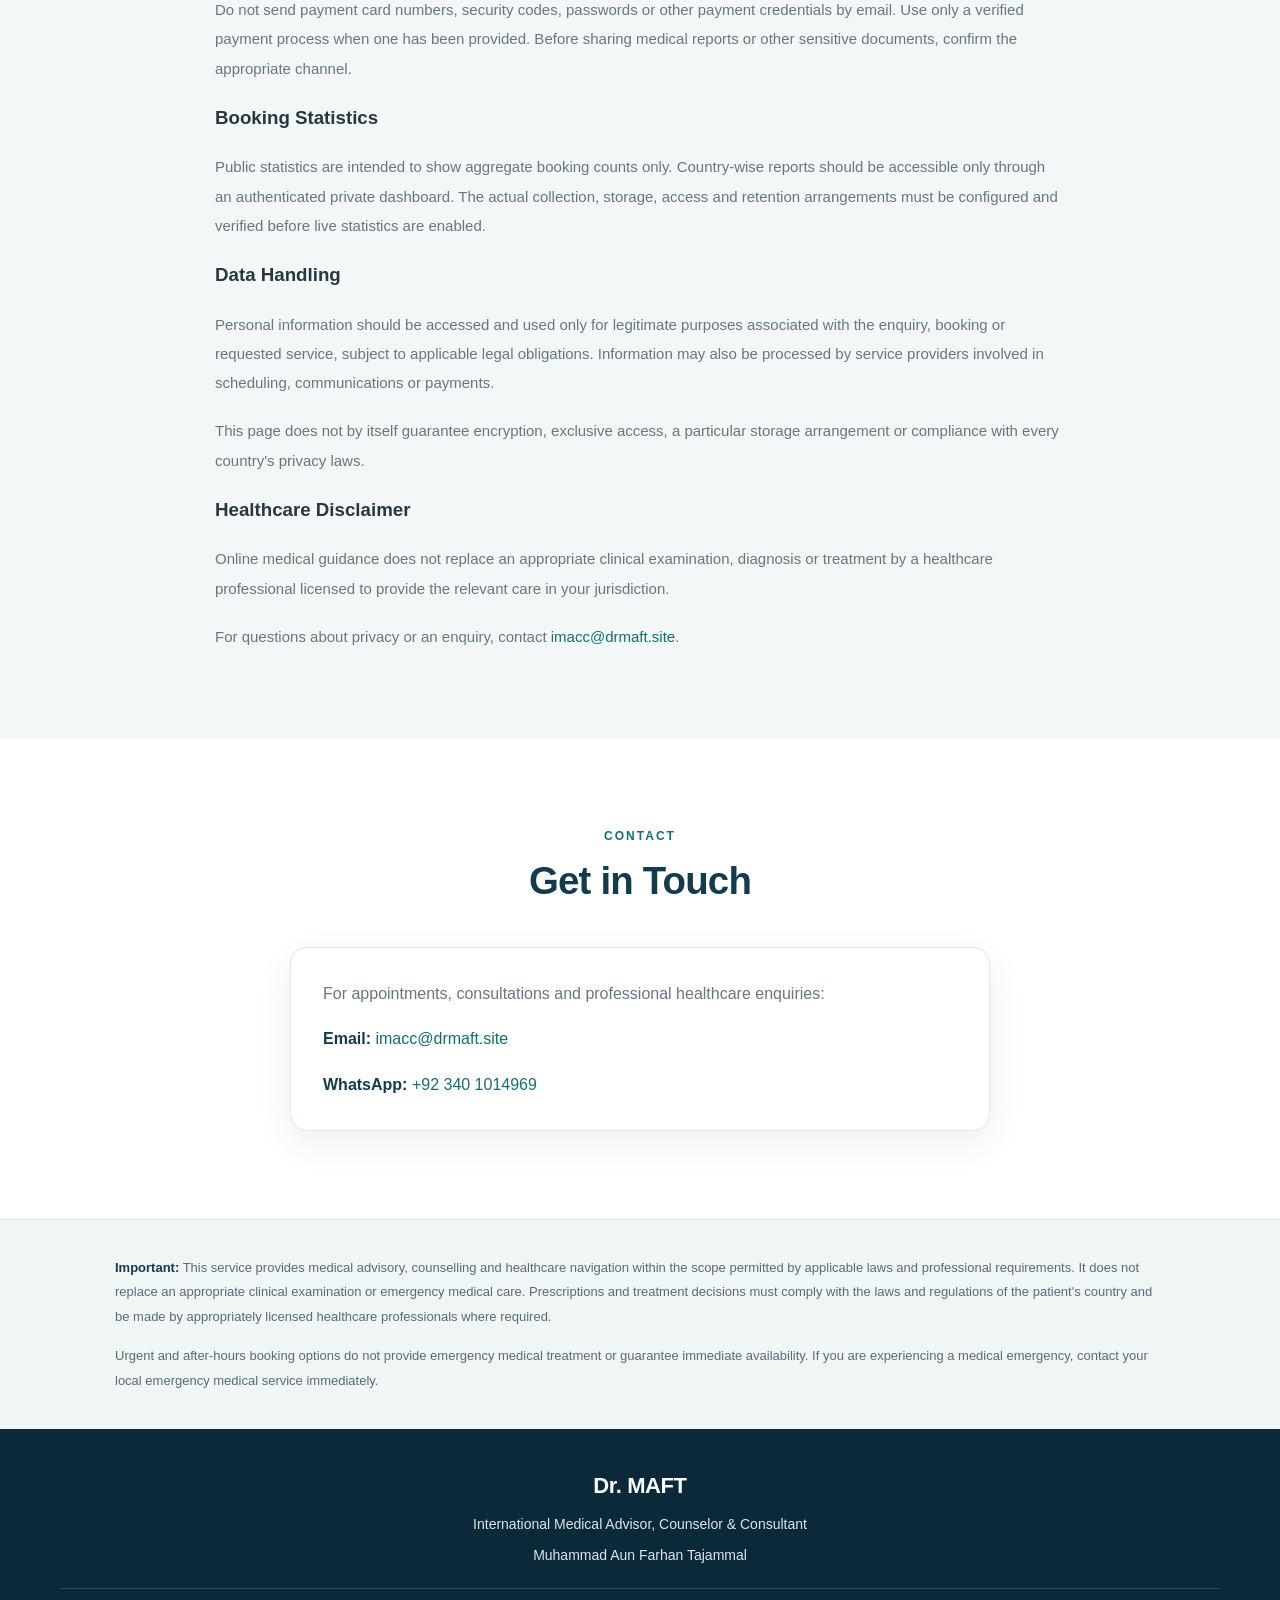
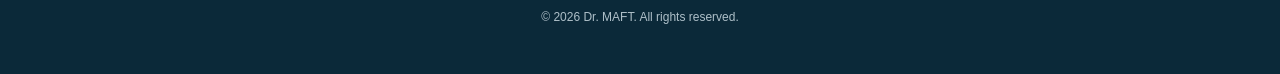
==== commit 59818c81: "Update index.html" ====
--- a/index.html
+++ b/index.html
@@ -7,7 +7,6 @@
   <title>Dr. MAFT | International Medical Advisor, Counselor & Consultant</title>
 
   <meta name="description" content="Dr. MAFT — International Medical Advisor, Counselor and Consultant. Professional healthcare guidance, counselling, treatment-plan review and healthcare navigation.">
-
   <meta name="robots" content="index, follow">
   <meta name="theme-color" content="#0b2545">
 
@@ -19,7 +18,6 @@
   <!-- HEADER -->
   <header class="site-header">
     <div class="container nav-container">
-
       <div class="brand">
         <div class="brand-title">Dr. MAFT</div>
         <div class="brand-subtitle">
@@ -32,13 +30,12 @@
         <a href="#credentials">Credentials</a>
         <a href="#services">Services</a>
         <a href="#consultation">Consultation</a>
+        <a href="#statistics">Statistics</a>
         <a href="#privacy">Privacy</a>
         <a href="#contact">Contact</a>
       </nav>
-
     </div>
   </header>
-
 
   <main>
 
@@ -47,7 +44,6 @@
       <div class="container hero-content">
 
         <div class="hero-text">
-
           <p class="eyebrow">INTERNATIONAL HEALTHCARE GUIDANCE</p>
 
           <h1>Dr. MAFT</h1>
@@ -57,9 +53,7 @@
             Counselor & Consultant
           </h2>
 
-          <p>
-            <strong>Muhammad Aun Farhan Tajammal</strong>
-          </p>
+          <p><strong>Muhammad Aun Farhan Tajammal</strong></p>
 
           <p class="hero-description">
             Professional medical guidance, counselling and healthcare
@@ -77,10 +71,8 @@
               Explore Services
             </a>
           </div>
-
-        </div>
-
-        <!-- DOCTOR PHOTO -->
+        </div>
+
         <div class="hero-photo">
           <img
             src="Pic.jpeg"
@@ -92,7 +84,6 @@
       </div>
     </section>
 
-
     <!-- ABOUT -->
     <section id="about" class="section">
       <div class="container">
@@ -103,7 +94,6 @@
         </div>
 
         <div class="about-content">
-
           <p>
             Dr. MAFT provides independent international medical advisory,
             counselling and healthcare navigation services designed to help
@@ -121,12 +111,10 @@
             healthcare guidance so that individuals can make informed
             decisions about their next steps.
           </p>
-
-        </div>
-
-      </div>
-    </section>
-
+        </div>
+
+      </div>
+    </section>
 
     <!-- CREDENTIALS -->
     <section id="credentials" class="section section-alt">
@@ -168,10 +156,8 @@
           </div>
 
         </div>
-
-      </div>
-    </section>
-
+      </div>
+    </section>
 
     <!-- SERVICES -->
     <section id="services" class="section">
@@ -233,10 +219,8 @@
           </div>
 
         </div>
-
-      </div>
-    </section>
-
+      </div>
+    </section>
 
     <!-- CONSULTATION AND BOOKING -->
     <section id="consultation" class="section section-alt">
@@ -248,22 +232,21 @@
 
           <p>
             Select the service that best matches your needs.
-            All prices below are displayed in US dollars.
-          </p>
-
-          <p>
-            The Initial Consultation button opens the Calendly scheduling
-            page. Other service requests currently use email until their
-            individual booking and payment arrangements are configured.
+            All prices are displayed in US dollars.
+          </p>
+
+          <p>
+            General, urgent and after-hours booking buttons open their
+            respective Calendly scheduling pages. Check the fee, available
+            time and payment arrangements before confirming your appointment.
           </p>
         </div>
 
         <div class="consultation-grid">
 
-          <!-- $15 INITIAL CONSULTATION -->
+          <!-- $15 GENERAL CONSULTATION -->
           <div class="consultation-card">
             <h3>Initial Consultation</h3>
-
             <div class="price">$15</div>
 
             <p>
@@ -272,20 +255,18 @@
             </p>
 
             <a
-              href="https://calendly.com/imacc-drmaft/10"
+              href="https://calendly.com/imacc-drmaft/general-consultation"
               class="btn btn-primary"
               target="_blank"
               rel="noopener noreferrer"
             >
-              Book Initial Consultation
+              Book General Consultation
             </a>
           </div>
-
 
           <!-- $20 REPORT REVIEW -->
           <div class="consultation-card">
             <h3>Medical Report / Treatment-Plan Review</h3>
-
             <div class="price">$20</div>
 
             <p>
@@ -301,11 +282,9 @@
             </a>
           </div>
 
-
           <!-- $25 PROFESSIONAL HELP -->
           <div class="consultation-card">
             <h3>Professional Help, Counselling & Healthcare Navigation</h3>
-
             <div class="price">$25</div>
 
             <p>
@@ -321,14 +300,10 @@
             </a>
           </div>
 
-
           <!-- $100 URGENT BOOKING -->
           <div class="consultation-card urgent-booking">
-
             <p class="eyebrow">PRIORITY SERVICE</p>
-
             <h3>Urgent Booking</h3>
-
             <div class="price">$100</div>
 
             <p>
@@ -337,27 +312,24 @@
             </p>
 
             <p>
-              An urgent booking is not an emergency medical service
-              and does not guarantee immediate availability.
+              An urgent booking is not an emergency medical service and
+              does not guarantee immediate availability.
             </p>
 
             <a
-              href="mailto:imacc@drmaft.site?subject=Urgent%20Booking%20Request%20-%20%24100"
+              href="https://calendly.com/imacc-drmaft/urgent-booking"
               class="btn btn-primary"
+              target="_blank"
+              rel="noopener noreferrer"
             >
-              Request Urgent Booking
+              Book Urgent Appointment
             </a>
-
-          </div>
-
+          </div>
 
           <!-- $1000 AFTER-HOURS BOOKING -->
           <div class="consultation-card after-hours-booking">
-
             <p class="eyebrow">AFTER-HOURS SERVICE</p>
-
             <h3>After-Hours Booking</h3>
-
             <div class="price">$1,000</div>
 
             <p>
@@ -366,9 +338,8 @@
             </p>
 
             <p>
-              This premium fee applies to an after-hours booking request.
-              The appointment must be confirmed before it is considered
-              booked.
+              The appointment must be confirmed before it is considered booked.
+              Verify the fee and payment arrangements before proceeding.
             </p>
 
             <p>
@@ -377,27 +348,100 @@
             </p>
 
             <a
-              href="mailto:imacc@drmaft.site?subject=After-Hours%20Booking%20Request%20-%20%241000"
+              href="https://calendly.com/imacc-drmaft/after-hours-consultation"
               class="btn btn-primary"
+              target="_blank"
+              rel="noopener noreferrer"
             >
-              Request After-Hours Booking
+              Book After-Hours Appointment
             </a>
-
           </div>
 
         </div>
 
         <p class="booking-note">
           <strong>Booking policy:</strong>
-          Appointment requests are not confirmed until availability
-          and payment have been verified. Payment processing, applicable
-          cancellation terms and refund terms must be confirmed before
-          a paid booking is accepted.
+          Appointment requests are not confirmed until availability and
+          any required payment have been verified. Applicable cancellation
+          and refund terms should be reviewed before payment.
         </p>
 
       </div>
     </section>
 
+    <!-- BOOKING STATISTICS -->
+    <section id="statistics" class="section">
+      <div class="container">
+
+        <div class="section-heading">
+          <p class="eyebrow">OUR REACH</p>
+          <h2>Dr. MAFT Booking Statistics</h2>
+          <p>
+            A growing international healthcare guidance service.
+            Confirmed booking statistics will appear here when the
+            secure booking-data connection is activated.
+          </p>
+        </div>
+
+        <div class="consultation-grid">
+
+          <div class="consultation-card">
+            <h3>Total Confirmed Bookings</h3>
+
+            <div class="price" id="public-booking-total">—</div>
+
+            <p id="public-booking-status" aria-live="polite">
+              Booking statistics coming soon.
+            </p>
+
+            <p>
+              This figure will include confirmed bookings only,
+              based on the connected booking system.
+            </p>
+          </div>
+
+          <div class="consultation-card">
+            <h3>International Reach</h3>
+
+            <p id="public-country-summary" aria-live="polite">
+              Country statistics will appear when verified booking
+              data is connected.
+            </p>
+
+            <p>
+              Public statistics will not display patient names,
+              email addresses, medical information or individual
+              appointment details.
+            </p>
+          </div>
+
+        </div>
+
+        <p class="booking-note">
+          <strong>Statistics status:</strong>
+          Live figures are not available yet. No booking total or
+          country count will be displayed until the source data
+          connection is configured and verified.
+        </p>
+
+        <p>
+          <a
+            href="/admin/"
+            class="btn btn-secondary"
+            id="admin-dashboard-link"
+          >
+            Private Admin Dashboard
+          </a>
+        </p>
+
+        <p class="booking-note">
+          The private dashboard requires a separately configured,
+          authenticated backend. This link will not provide a secure
+          dashboard until that system is deployed.
+        </p>
+
+      </div>
+    </section>
 
     <!-- HOW IT WORKS -->
     <section id="how-it-works" class="section">
@@ -423,9 +467,8 @@
             <span>02</span>
             <h3>Request an Appointment</h3>
             <p>
-              Use Calendly for the Initial Consultation or the relevant
-              service request option. Review the available date, time
-              and booking details before proceeding.
+              Use the relevant Calendly booking page or service request
+              option. Review the available date, time and booking details.
             </p>
           </div>
 
@@ -433,7 +476,7 @@
             <span>03</span>
             <h3>Confirm Booking Arrangements</h3>
             <p>
-              Follow the instructions provided for your selected service.
+              Follow the instructions for your selected service.
               Your appointment is confirmed only after availability
               and any required payment have been verified.
             </p>
@@ -450,10 +493,8 @@
           </div>
 
         </div>
-
-      </div>
-    </section>
-
+      </div>
+    </section>
 
     <!-- PRIVACY -->
     <section id="privacy" class="section section-alt">
@@ -473,7 +514,6 @@
           </p>
 
           <h3>Information You Share</h3>
-
           <p>
             Please provide only the information necessary to handle your
             enquiry or consultation request. Avoid including sensitive
@@ -482,17 +522,14 @@
           </p>
 
           <h3>Third-Party Booking Services</h3>
-
-          <p>
-            The Initial Consultation booking link opens Calendly, an
-            external scheduling service. Information entered on its
-            booking page may be processed by Calendly under its own
-            privacy policy and applicable terms. Please review those
-            terms before submitting personal information.
-          </p>
-
-          <p>
-            Other booking requests currently use your email application.
+          <p>
+            The booking buttons open Calendly, an external scheduling
+            service. Information entered on its booking pages may be
+            processed by Calendly under its own privacy policy and terms.
+            Please review those terms before submitting personal information.
+          </p>
+
+          <p>
             Email communications may pass through third-party email
             providers. Do not assume that information submitted through
             email, Calendly or this website is stored exclusively by
@@ -500,17 +537,24 @@
           </p>
 
           <h3>Payments and Medical Documents</h3>
-
           <p>
             Do not send payment card numbers, security codes, passwords
             or other payment credentials by email. Use only a verified
-            payment process when one has been provided. Before uploading
+            payment process when one has been provided. Before sharing
             medical reports or other sensitive documents, confirm the
-            appropriate channel for sharing them.
+            appropriate channel.
+          </p>
+
+          <h3>Booking Statistics</h3>
+          <p>
+            Public statistics are intended to show aggregate booking
+            counts only. Country-wise reports should be accessible only
+            through an authenticated private dashboard. The actual
+            collection, storage, access and retention arrangements must
+            be configured and verified before live statistics are enabled.
           </p>
 
           <h3>Data Handling</h3>
-
           <p>
             Personal information should be accessed and used only for
             legitimate purposes associated with the enquiry, booking
@@ -520,16 +564,12 @@
           </p>
 
           <p>
-            This page describes privacy principles and does not by itself
-            guarantee encryption, a particular storage arrangement,
-            exclusive access or compliance with every country's privacy
-            laws. The actual data-handling practices and applicable
-            retention arrangements should be verified before collecting
-            sensitive patient information.
+            This page does not by itself guarantee encryption, exclusive
+            access, a particular storage arrangement or compliance with
+            every country's privacy laws.
           </p>
 
           <h3>Healthcare Disclaimer</h3>
-
           <p>
             Online medical guidance does not replace an appropriate
             clinical examination, diagnosis or treatment by a healthcare
@@ -538,16 +578,13 @@
           </p>
 
           <p>
-            For questions about privacy or the handling of an enquiry,
-            contact
+            For questions about privacy or an enquiry, contact
             <a href="mailto:imacc@drmaft.site">imacc@drmaft.site</a>.
           </p>
 
         </div>
-
-      </div>
-    </section>
-
+      </div>
+    </section>
 
     <!-- CONTACT -->
     <section id="contact" class="section">
@@ -559,7 +596,6 @@
         </div>
 
         <div class="contact-content">
-
           <p>
             For appointments, consultations and professional healthcare
             enquiries:
@@ -567,9 +603,7 @@
 
           <p>
             <strong>Email:</strong>
-            <a href="mailto:imacc@drmaft.site">
-              imacc@drmaft.site
-            </a>
+            <a href="mailto:imacc@drmaft.site">imacc@drmaft.site</a>
           </p>
 
           <p>
@@ -582,12 +616,10 @@
               +92 340 1014969
             </a>
           </p>
-
-        </div>
-
-      </div>
-    </section>
-
+        </div>
+
+      </div>
+    </section>
 
     <!-- DISCLAIMER -->
     <section class="disclaimer">
@@ -616,17 +648,12 @@
 
   </main>
 
-
   <!-- FOOTER -->
   <footer class="site-footer">
     <div class="container">
 
       <p><strong>Dr. MAFT</strong></p>
-
-      <p>
-        International Medical Advisor, Counselor & Consultant
-      </p>
-
+      <p>International Medical Advisor, Counselor & Consultant</p>
       <p>Muhammad Aun Farhan Tajammal</p>
 
       <p class="copyright">
@@ -636,6 +663,66 @@
     </div>
   </footer>
 
+  <!-- PUBLIC STATISTICS CONNECTION -->
+  <!--
+    This endpoint does not exist on GitHub Pages by default.
+    It must be created by your secure backend before live figures appear.
+    Expected JSON example:
+    {
+      "totalBookings": 125,
+      "countriesRepresented": 12
+    }
+    Use real verified data only.
+  -->
+  <script>
+    (async function loadPublicBookingStatistics() {
+      const totalElement = document.getElementById("public-booking-total");
+      const statusElement = document.getElementById("public-booking-status");
+      const countryElement = document.getElementById("public-country-summary");
+
+      try {
+        const response = await fetch("/api/public-stats", {
+          method: "GET",
+          headers: { "Accept": "application/json" },
+          cache: "no-store"
+        });
+
+        if (!response.ok) {
+          throw new Error("Public statistics endpoint is not available.");
+        }
+
+        const data = await response.json();
+
+        if (
+          !Number.isInteger(data.totalBookings) ||
+          data.totalBookings < 0
+        ) {
+          throw new Error("Invalid booking statistics.");
+        }
+
+        totalElement.textContent = data.totalBookings.toLocaleString();
+        statusElement.textContent = "Confirmed bookings";
+
+        if (
+          Number.isInteger(data.countriesRepresented) &&
+          data.countriesRepresented >= 0
+        ) {
+          countryElement.textContent =
+            data.countriesRepresented.toLocaleString() +
+            " countries represented in confirmed bookings.";
+        } else {
+          countryElement.textContent =
+            "Country statistics are not available yet.";
+        }
+
+      } catch (error) {
+        totalElement.textContent = "—";
+        statusElement.textContent = "Statistics coming soon.";
+        countryElement.textContent =
+          "Country statistics will appear when verified booking data is connected.";
+      }
+    })();
+  </script>
 
   <script src="script.js"></script>
 
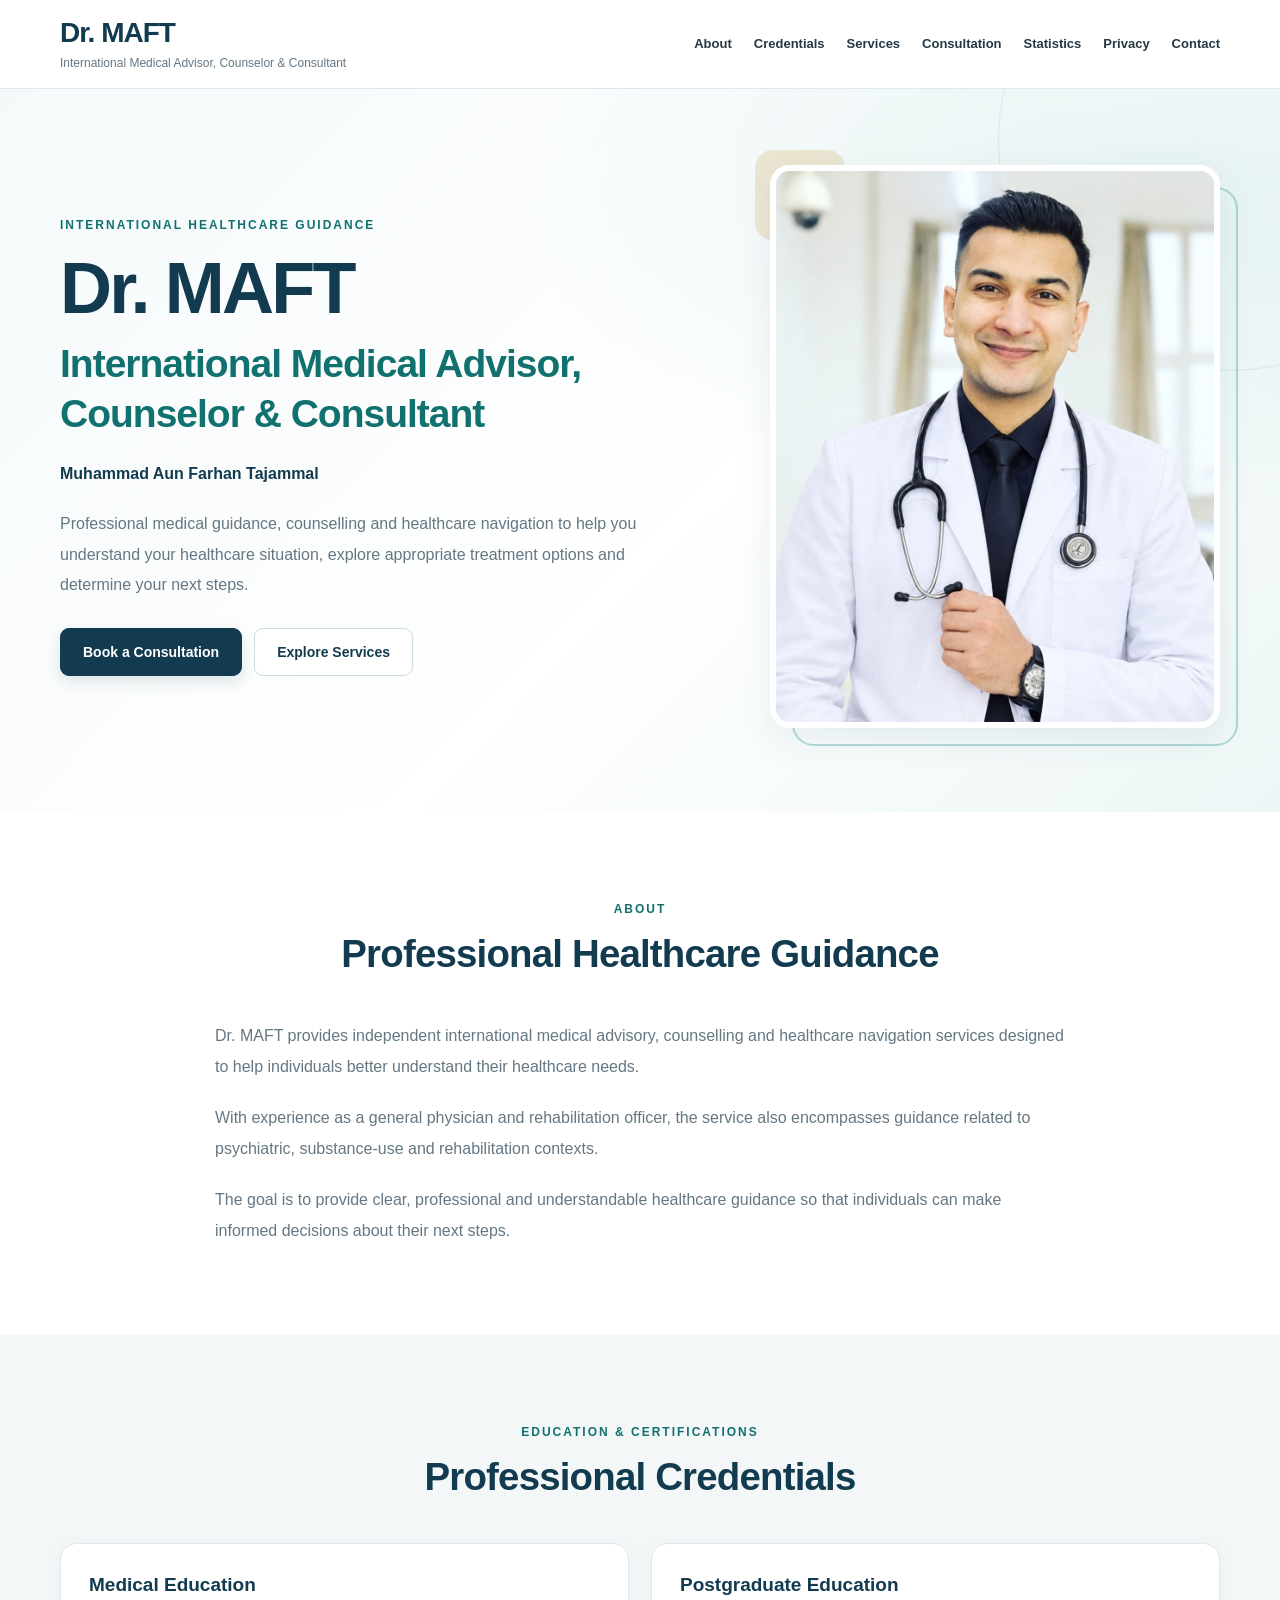
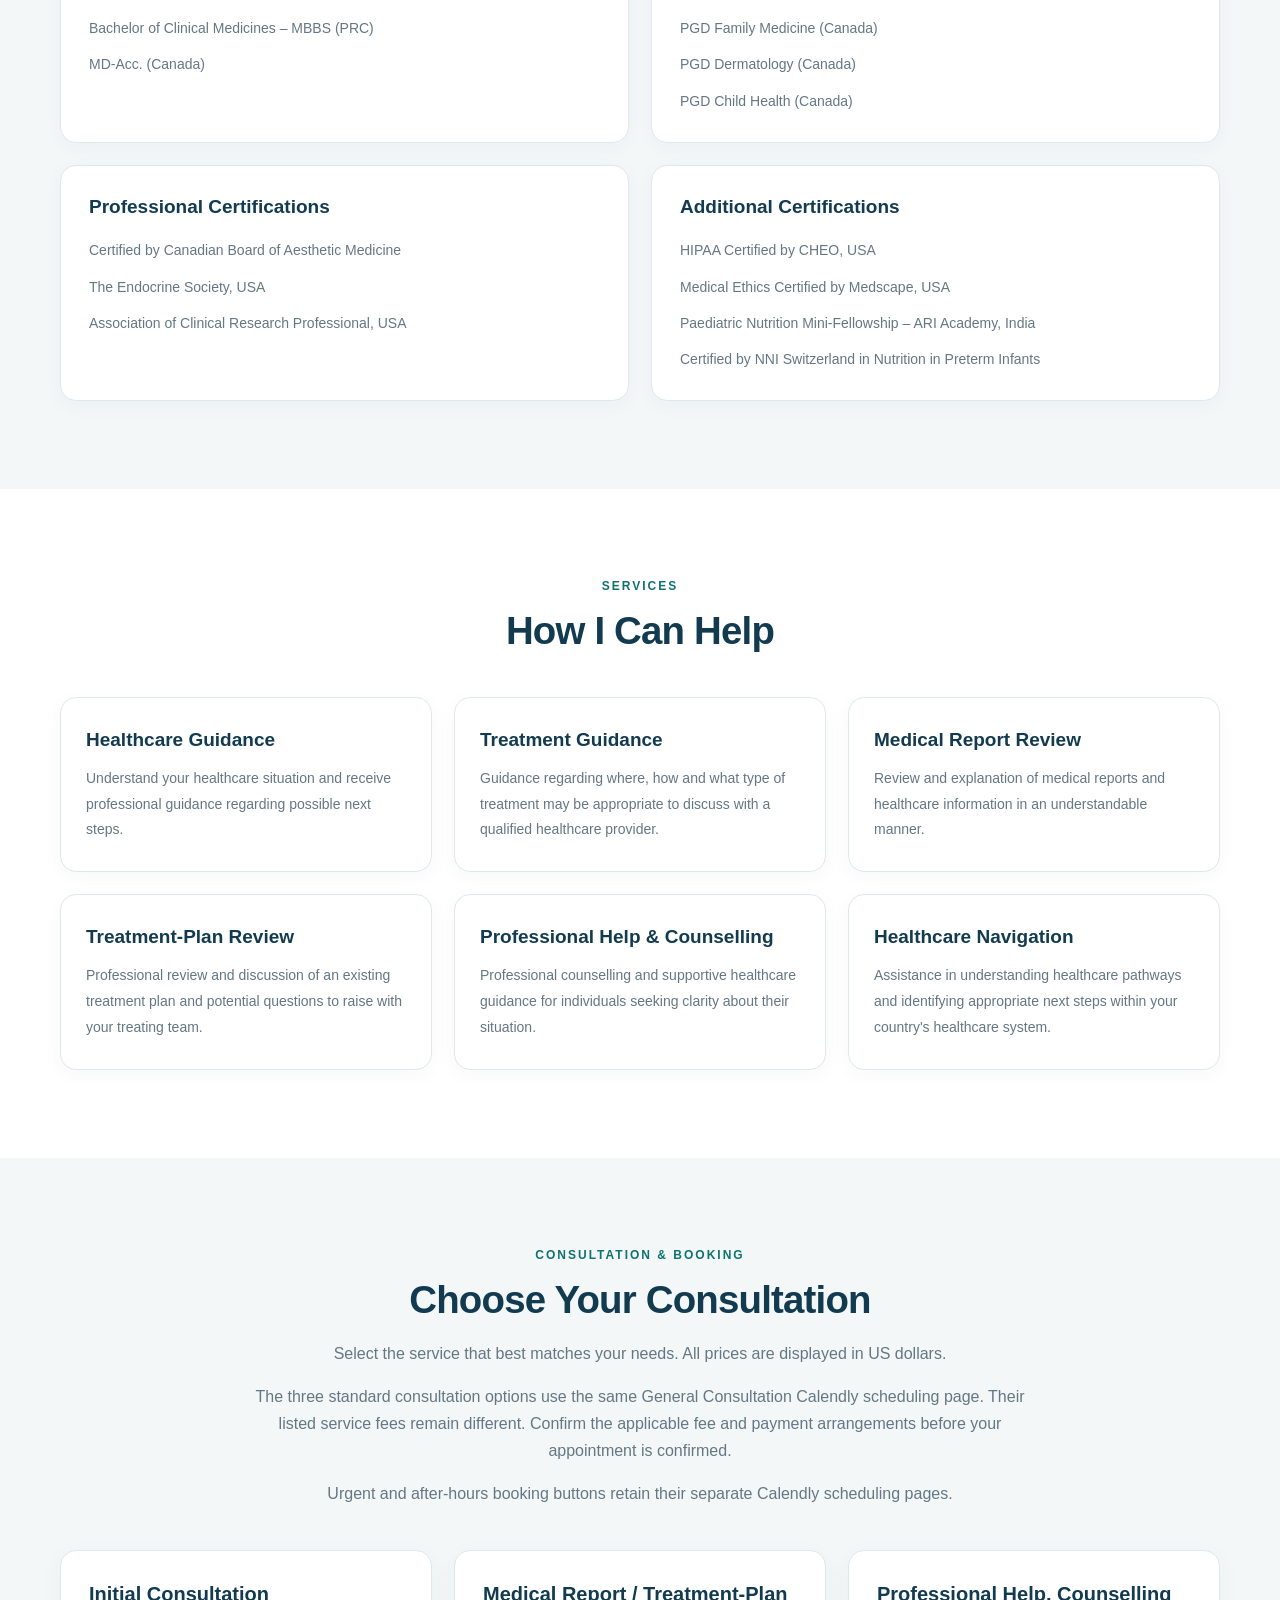
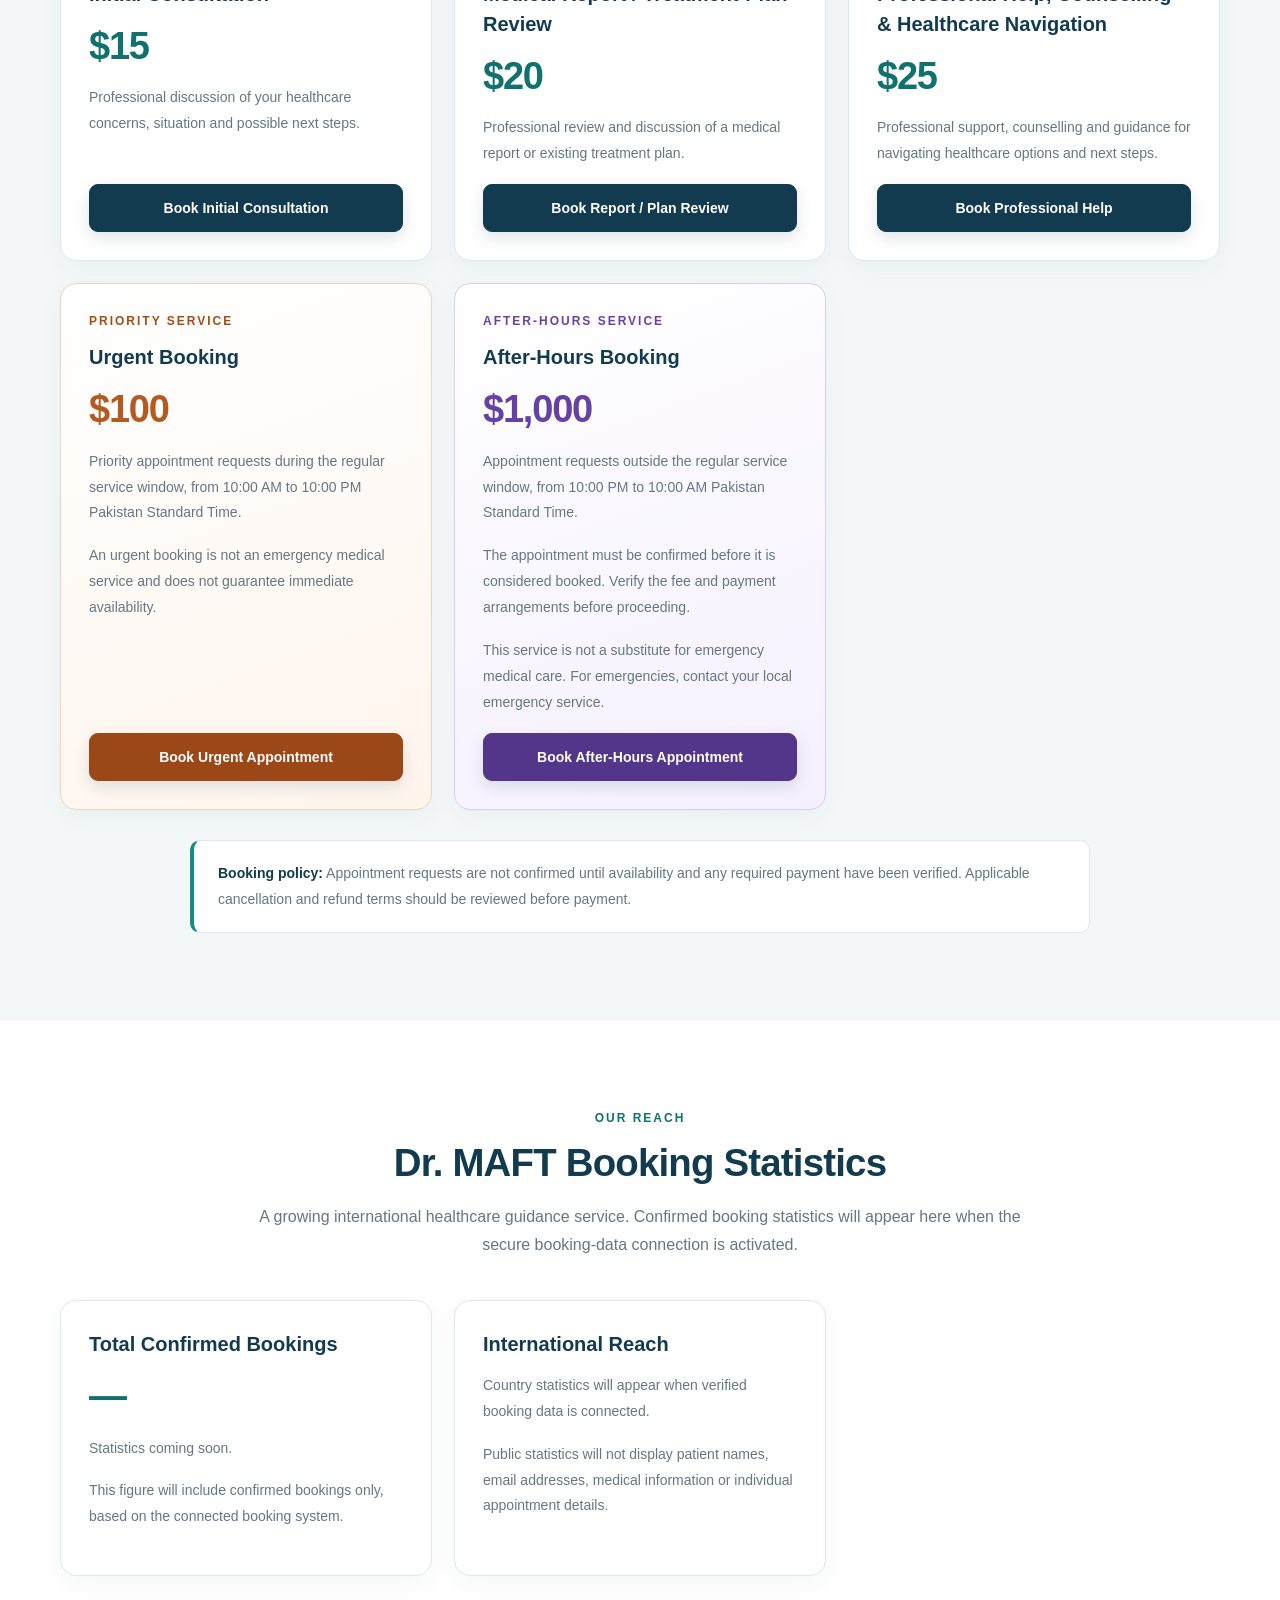
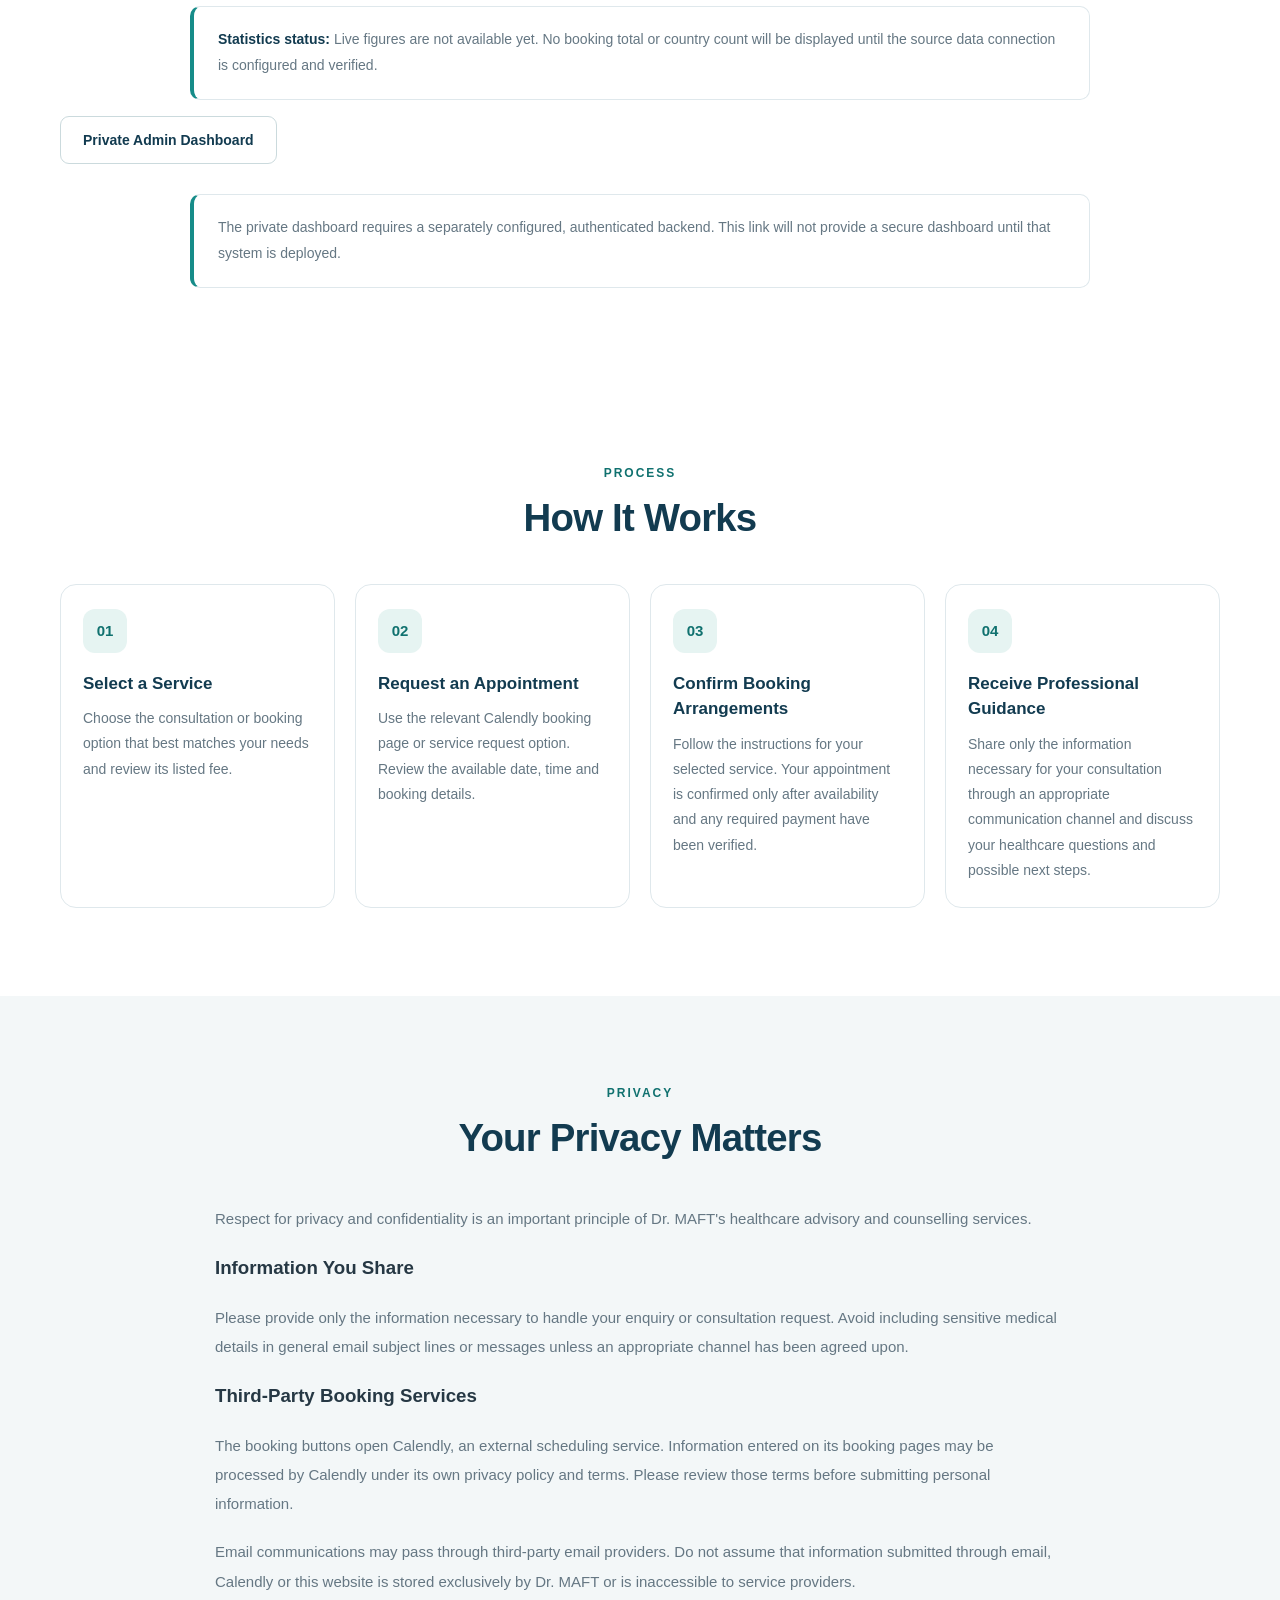
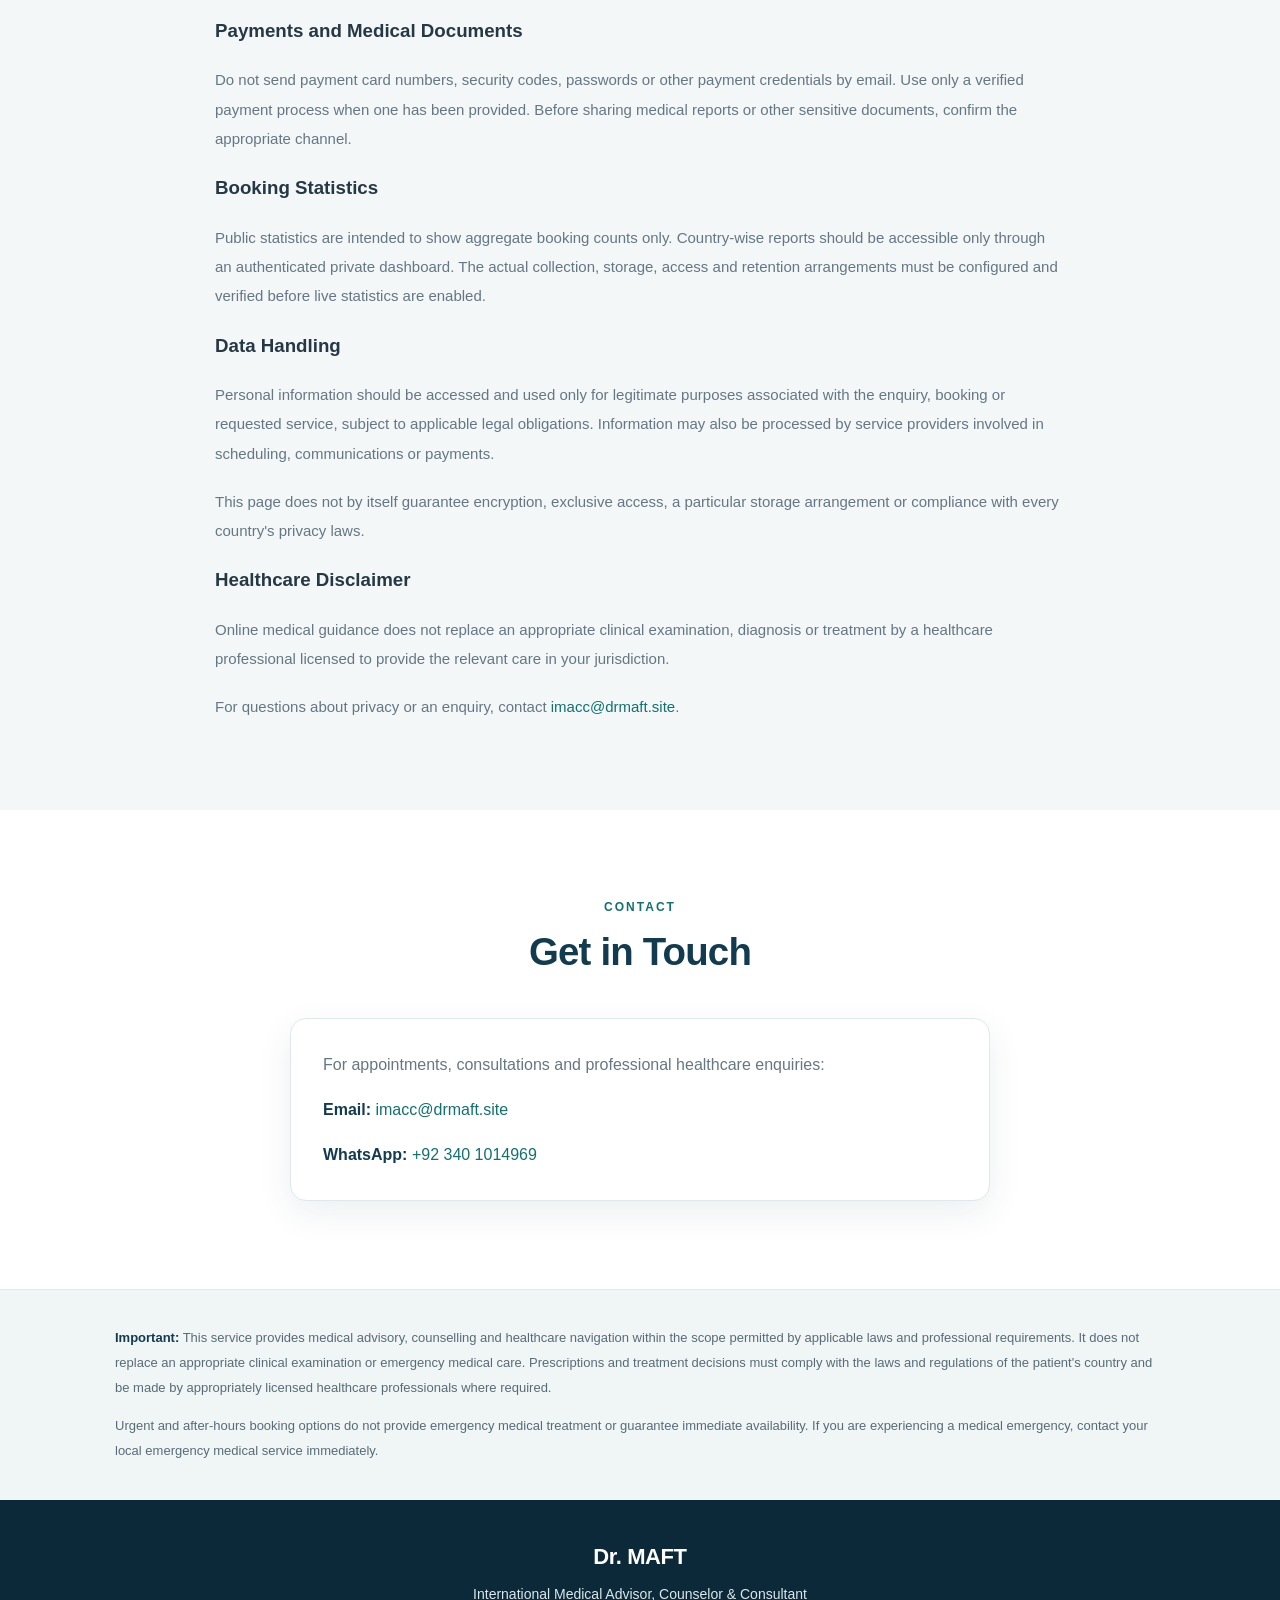
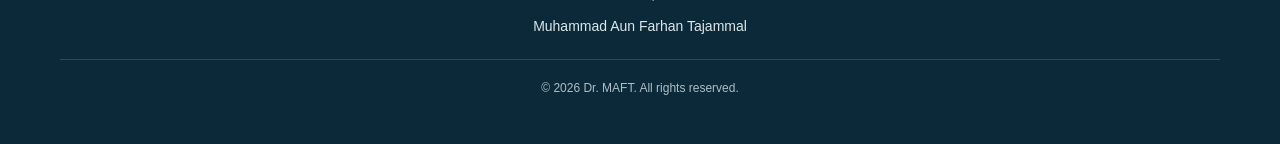
==== commit 648d82ac: "Update index.html" ====
--- a/index.html
+++ b/index.html
@@ -236,15 +236,21 @@
           </p>
 
           <p>
-            General, urgent and after-hours booking buttons open their
-            respective Calendly scheduling pages. Check the fee, available
-            time and payment arrangements before confirming your appointment.
+            The three standard consultation options use the same
+            General Consultation Calendly scheduling page. Their listed
+            service fees remain different. Confirm the applicable fee
+            and payment arrangements before your appointment is confirmed.
+          </p>
+
+          <p>
+            Urgent and after-hours booking buttons retain their
+            separate Calendly scheduling pages.
           </p>
         </div>
 
         <div class="consultation-grid">
 
-          <!-- $15 GENERAL CONSULTATION -->
+          <!-- $15 INITIAL CONSULTATION -->
           <div class="consultation-card">
             <h3>Initial Consultation</h3>
             <div class="price">$15</div>
@@ -260,11 +266,11 @@
               target="_blank"
               rel="noopener noreferrer"
             >
-              Book General Consultation
+              Book Initial Consultation
             </a>
           </div>
 
-          <!-- $20 REPORT REVIEW -->
+          <!-- $20 MEDICAL REPORT / TREATMENT-PLAN REVIEW -->
           <div class="consultation-card">
             <h3>Medical Report / Treatment-Plan Review</h3>
             <div class="price">$20</div>
@@ -275,10 +281,12 @@
             </p>
 
             <a
-              href="mailto:imacc@drmaft.site?subject=Medical%20Report%20or%20Treatment-Plan%20Review%20-%20%2420"
+              href="https://calendly.com/imacc-drmaft/general-consultation"
               class="btn btn-primary"
+              target="_blank"
+              rel="noopener noreferrer"
             >
-              Request Report Review
+              Book Report / Plan Review
             </a>
           </div>
 
@@ -293,14 +301,16 @@
             </p>
 
             <a
-              href="mailto:imacc@drmaft.site?subject=Professional%20Help%2C%20Counselling%20and%20Healthcare%20Navigation%20-%20%2425"
+              href="https://calendly.com/imacc-drmaft/general-consultation"
               class="btn btn-primary"
+              target="_blank"
+              rel="noopener noreferrer"
             >
-              Request Professional Help
+              Book Professional Help
             </a>
           </div>
 
-          <!-- $100 URGENT BOOKING -->
+          <!-- $100 URGENT BOOKING: LINK PRESERVED -->
           <div class="consultation-card urgent-booking">
             <p class="eyebrow">PRIORITY SERVICE</p>
             <h3>Urgent Booking</h3>
@@ -326,7 +336,7 @@
             </a>
           </div>
 
-          <!-- $1000 AFTER-HOURS BOOKING -->
+          <!-- $1000 AFTER-HOURS BOOKING: LINK PRESERVED -->
           <div class="consultation-card after-hours-booking">
             <p class="eyebrow">AFTER-HOURS SERVICE</p>
             <h3>After-Hours Booking</h3>
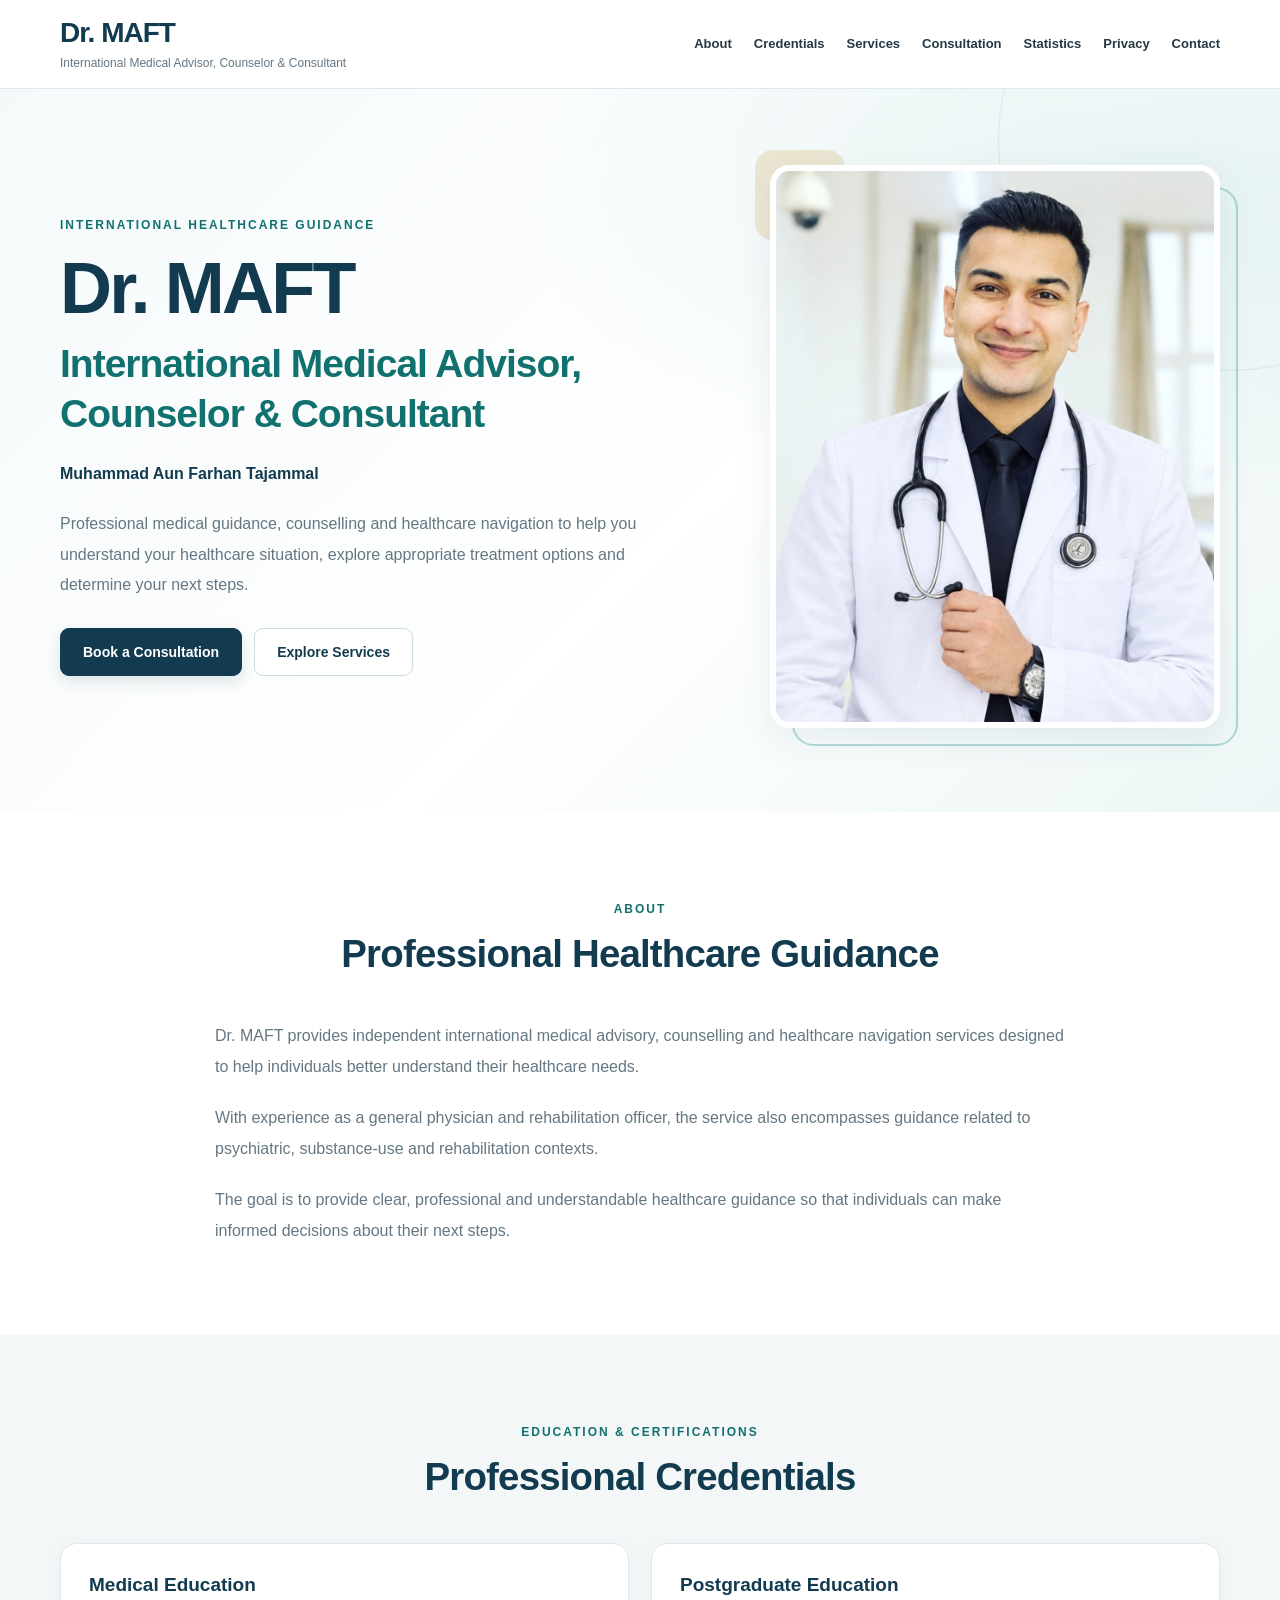
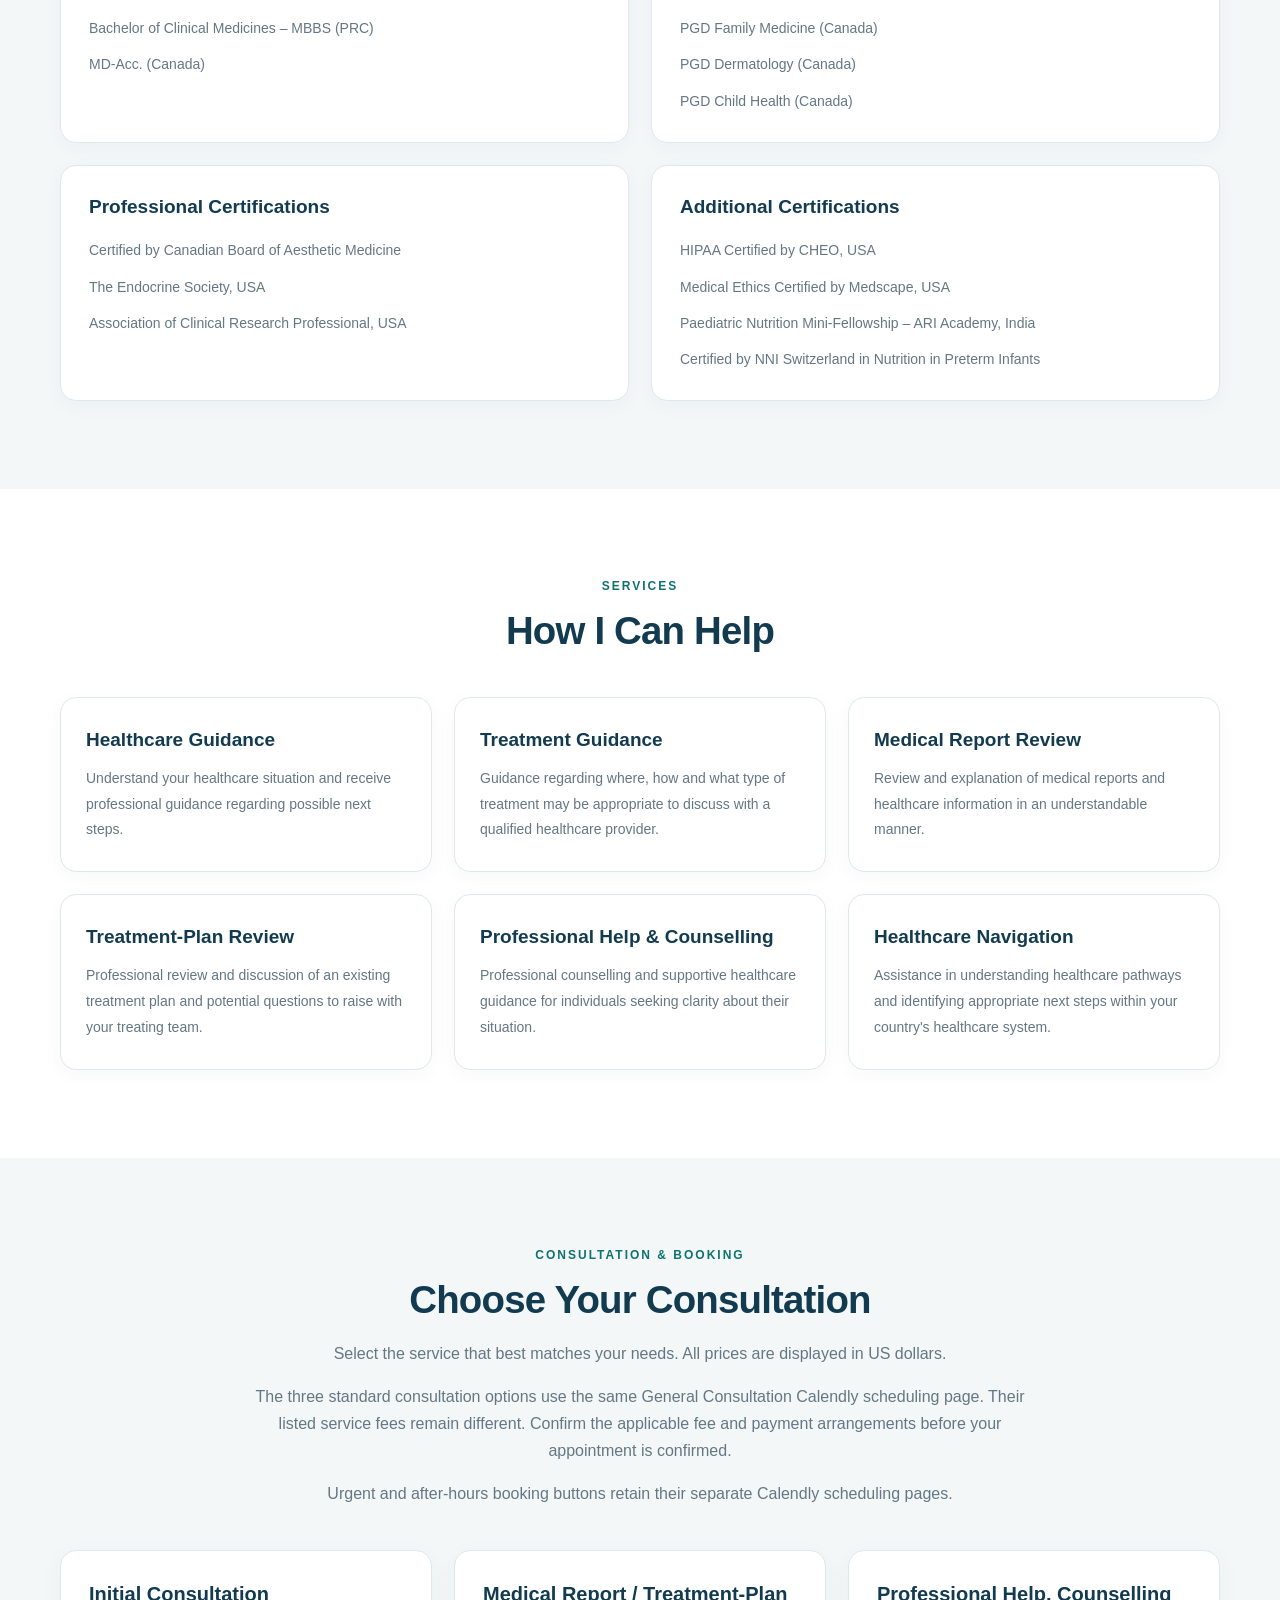
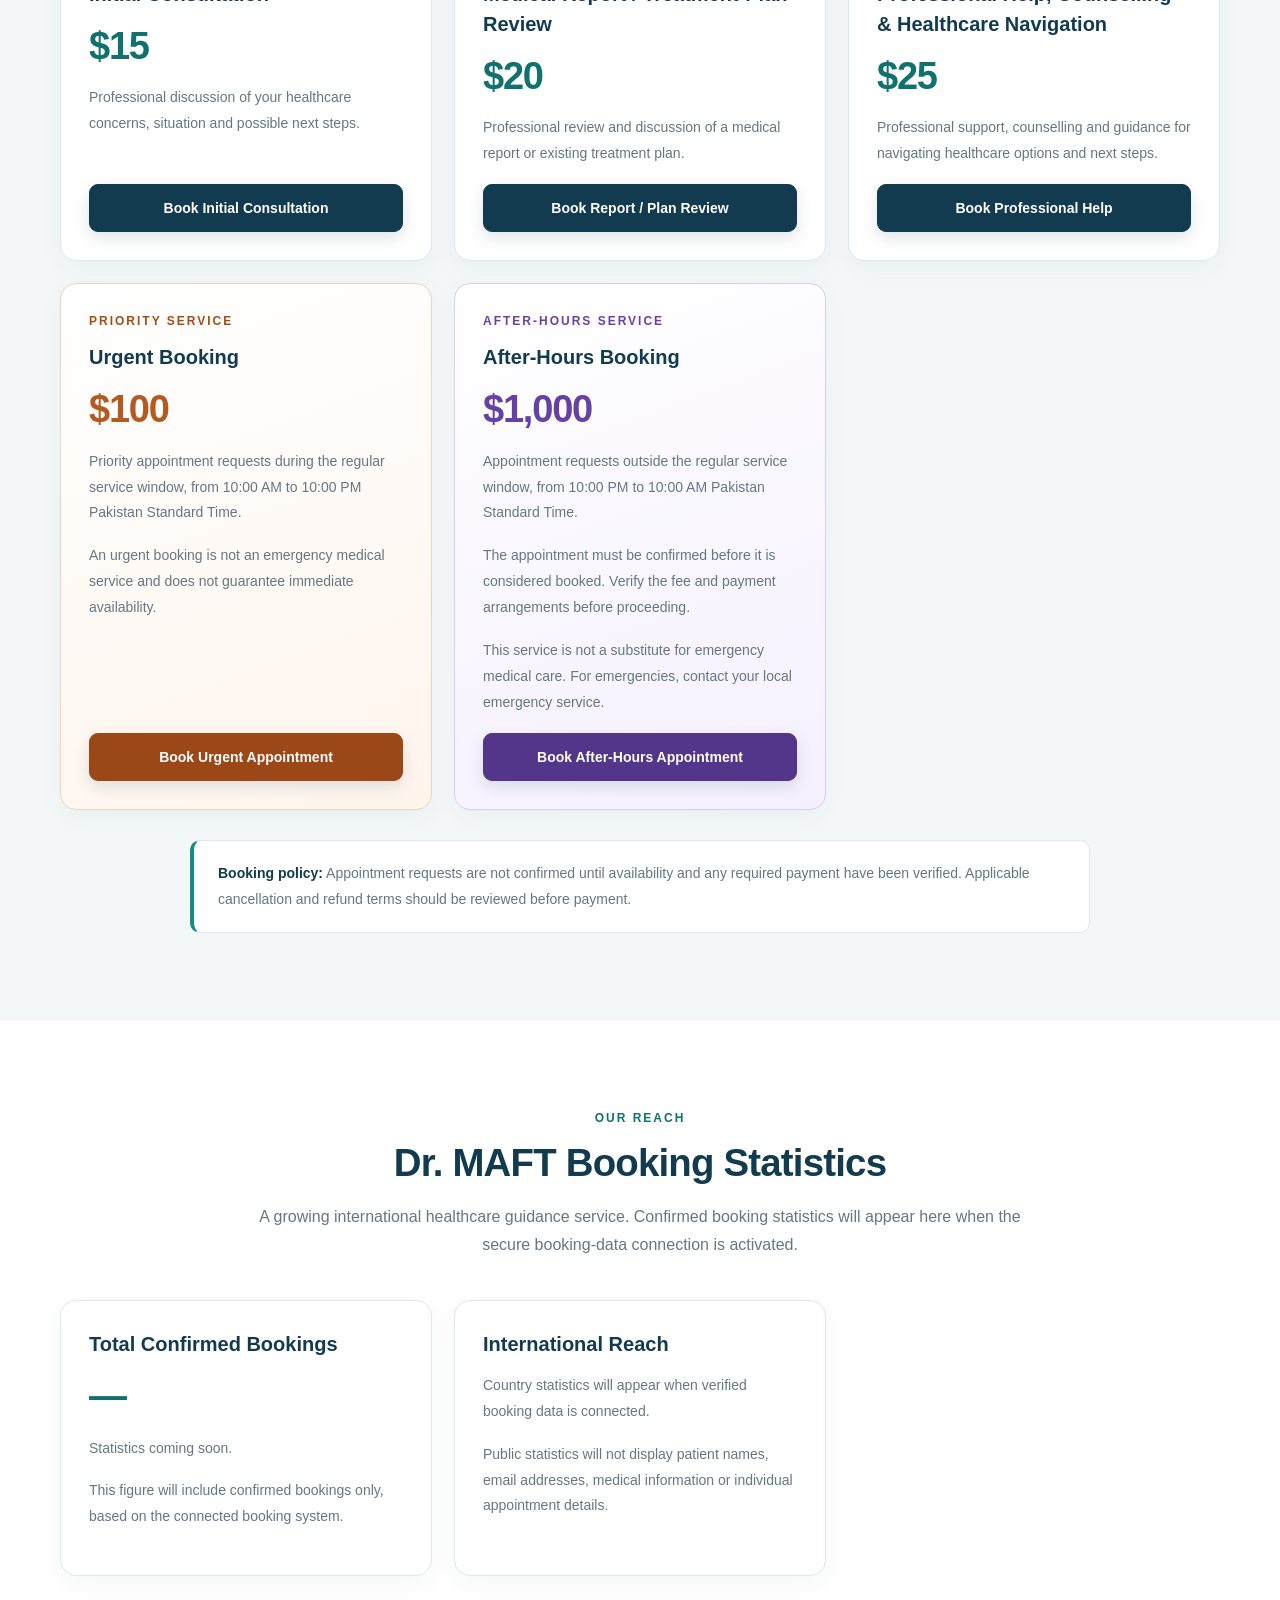
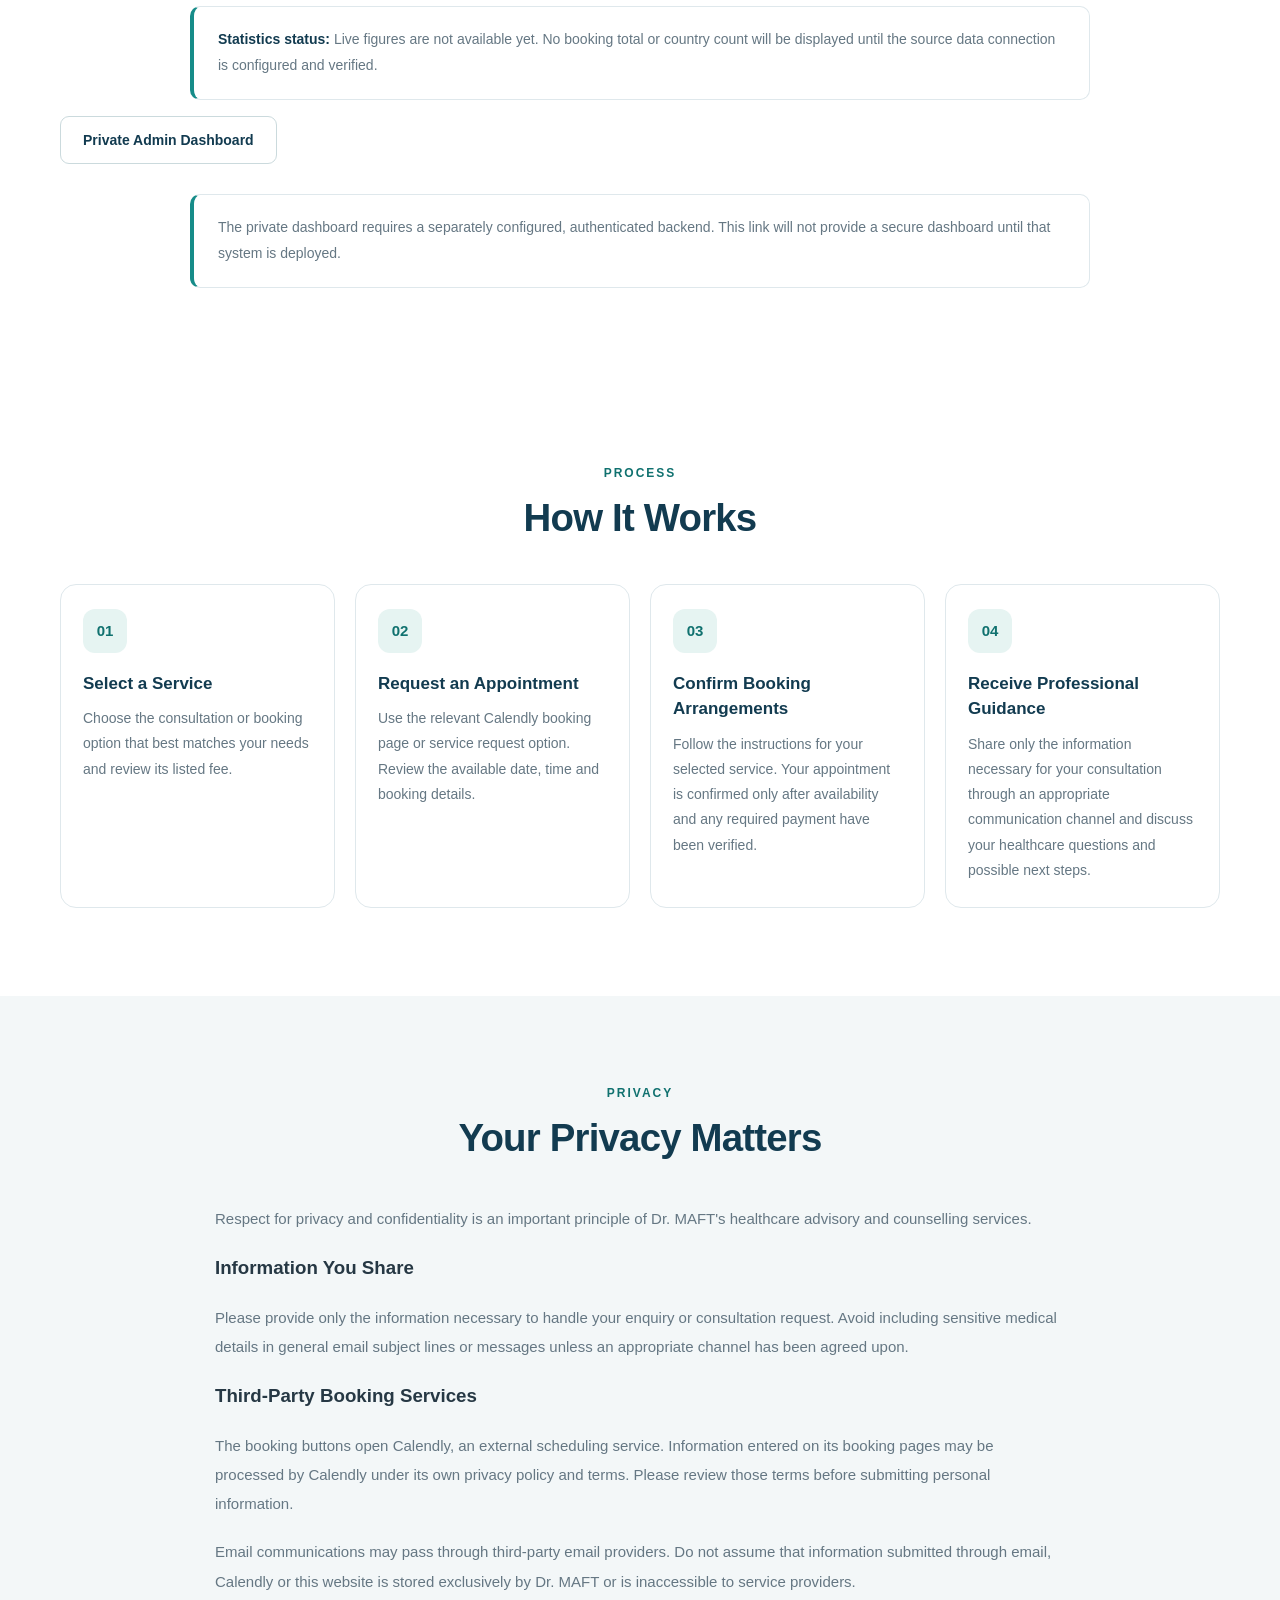
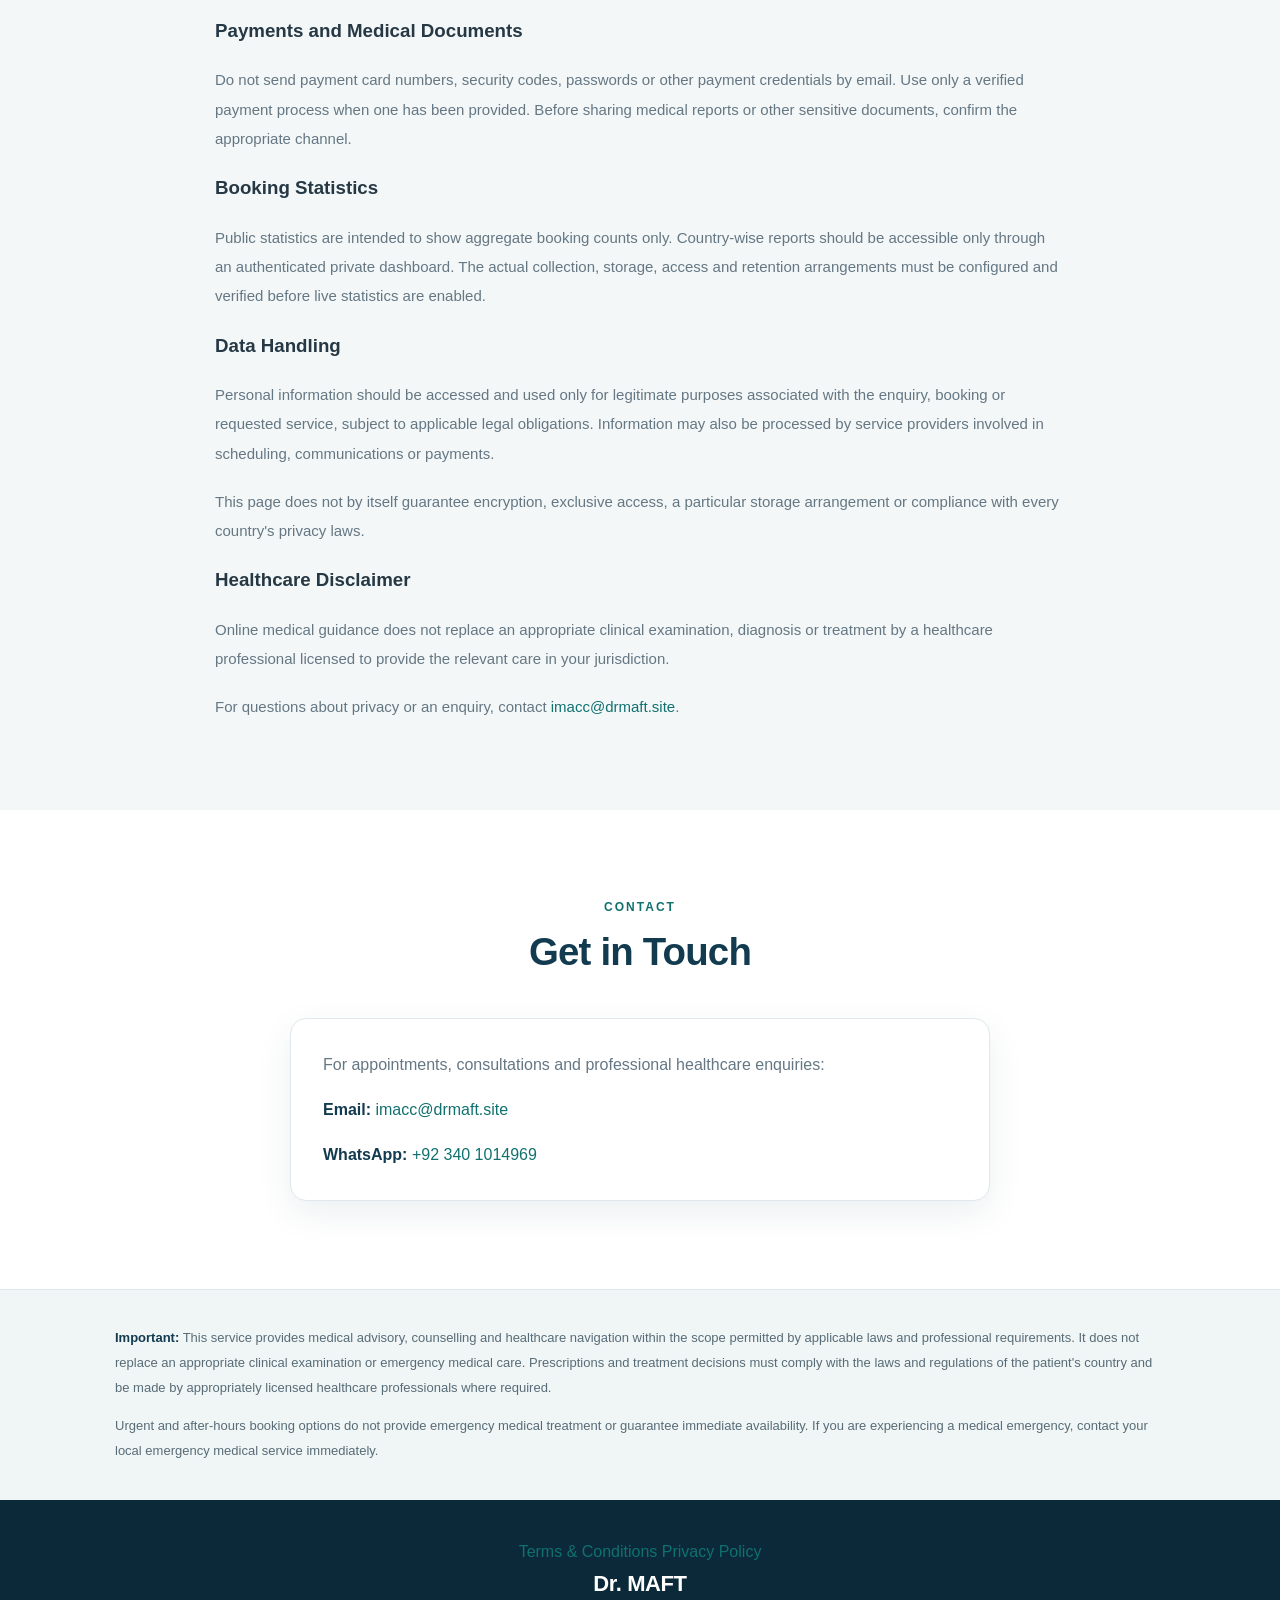
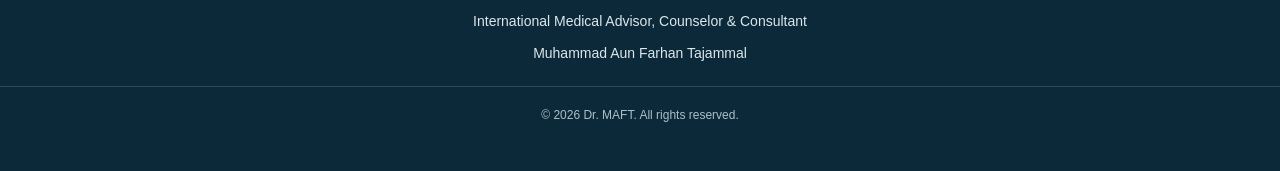
==== commit 8bd08397: "Add links to Terms & Conditions and Privacy Policy" ====
--- a/index.html
+++ b/index.html
@@ -250,67 +250,65 @@
 
         <div class="consultation-grid">
 
-          <!-- $15 INITIAL CONSULTATION -->
-          <div class="consultation-card">
-            <h3>Initial Consultation</h3>
-            <div class="price">$15</div>
-
-            <p>
-              Professional discussion of your healthcare concerns,
-              situation and possible next steps.
-            </p>
-
-            <a
-              href="https://calendly.com/imacc-drmaft/general-consultation"
-              class="btn btn-primary"
-              target="_blank"
-              rel="noopener noreferrer"
-            >
-              Book Initial Consultation
-            </a>
-          </div>
-
-          <!-- $20 MEDICAL REPORT / TREATMENT-PLAN REVIEW -->
-          <div class="consultation-card">
-            <h3>Medical Report / Treatment-Plan Review</h3>
-            <div class="price">$20</div>
-
-            <p>
-              Professional review and discussion of a medical report
-              or existing treatment plan.
-            </p>
-
-            <a
-              href="https://calendly.com/imacc-drmaft/general-consultation"
-              class="btn btn-primary"
-              target="_blank"
-              rel="noopener noreferrer"
-            >
-              Book Report / Plan Review
-            </a>
-          </div>
-
-          <!-- $25 PROFESSIONAL HELP -->
-          <div class="consultation-card">
-            <h3>Professional Help, Counselling & Healthcare Navigation</h3>
-            <div class="price">$25</div>
-
-            <p>
-              Professional support, counselling and guidance for navigating
-              healthcare options and next steps.
-            </p>
-
-            <a
-              href="https://calendly.com/imacc-drmaft/general-consultation"
-              class="btn btn-primary"
-              target="_blank"
-              rel="noopener noreferrer"
-            >
-              Book Professional Help
-            </a>
-          </div>
-
-          <!-- $100 URGENT BOOKING: LINK PRESERVED -->
+ <!-- $15 INITIAL CONSULTATION -->
+<div class="consultation-card">
+  <h3>Initial Consultation</h3>
+  <div class="price">$15</div>
+
+  <p>
+    Professional discussion of your healthcare concerns,
+    situation and possible next steps.
+  </p>
+
+  <a
+    href="https://calendly.com/imacc-drmaft/general-consultation"
+    class="btn btn-primary standard-booking-btn"
+    target="_blank"
+    rel="noopener noreferrer"
+  >
+    Book Initial Consultation
+  </a>
+</div>
+
+<!-- $20 MEDICAL REPORT / TREATMENT-PLAN REVIEW -->
+<div class="consultation-card">
+  <h3>Medical Report / Treatment-Plan Review</h3>
+  <div class="price">$20</div>
+
+  <p>
+    Professional review and discussion of a medical report
+    or existing treatment plan.
+  </p>
+
+  <a
+    href="https://calendly.com/imacc-drmaft/general-consultation"
+    class="btn btn-primary standard-booking-btn"
+    target="_blank"
+    rel="noopener noreferrer"
+  >
+    Book Report / Plan Review
+  </a>
+</div>
+
+<!-- $25 PROFESSIONAL HELP -->
+<div class="consultation-card">
+  <h3>Professional Help, Counselling &amp; Healthcare Navigation</h3>
+  <div class="price">$25</div>
+
+  <p>
+    Professional support, counselling and guidance for navigating
+    healthcare options and next steps.
+  </p>
+
+  <a
+    href="https://calendly.com/imacc-drmaft/general-consultation"
+    class="btn btn-primary standard-booking-btn"
+    target="_blank"
+    rel="noopener noreferrer"
+  >
+    Book Professional Help
+  </a>
+</div>         <!-- $100 URGENT BOOKING: LINK PRESERVED -->
           <div class="consultation-card urgent-booking">
             <p class="eyebrow">PRIORITY SERVICE</p>
             <h3>Urgent Booking</h3>
@@ -662,6 +660,10 @@
   <footer class="site-footer">
     <div class="container">
 
+      <a href="terms.html">Terms & Conditions</a>
+    <a href="privacy.html">Privacy Policy</a>
+</div>
+    
       <p><strong>Dr. MAFT</strong></p>
       <p>International Medical Advisor, Counselor & Consultant</p>
       <p>Muhammad Aun Farhan Tajammal</p>
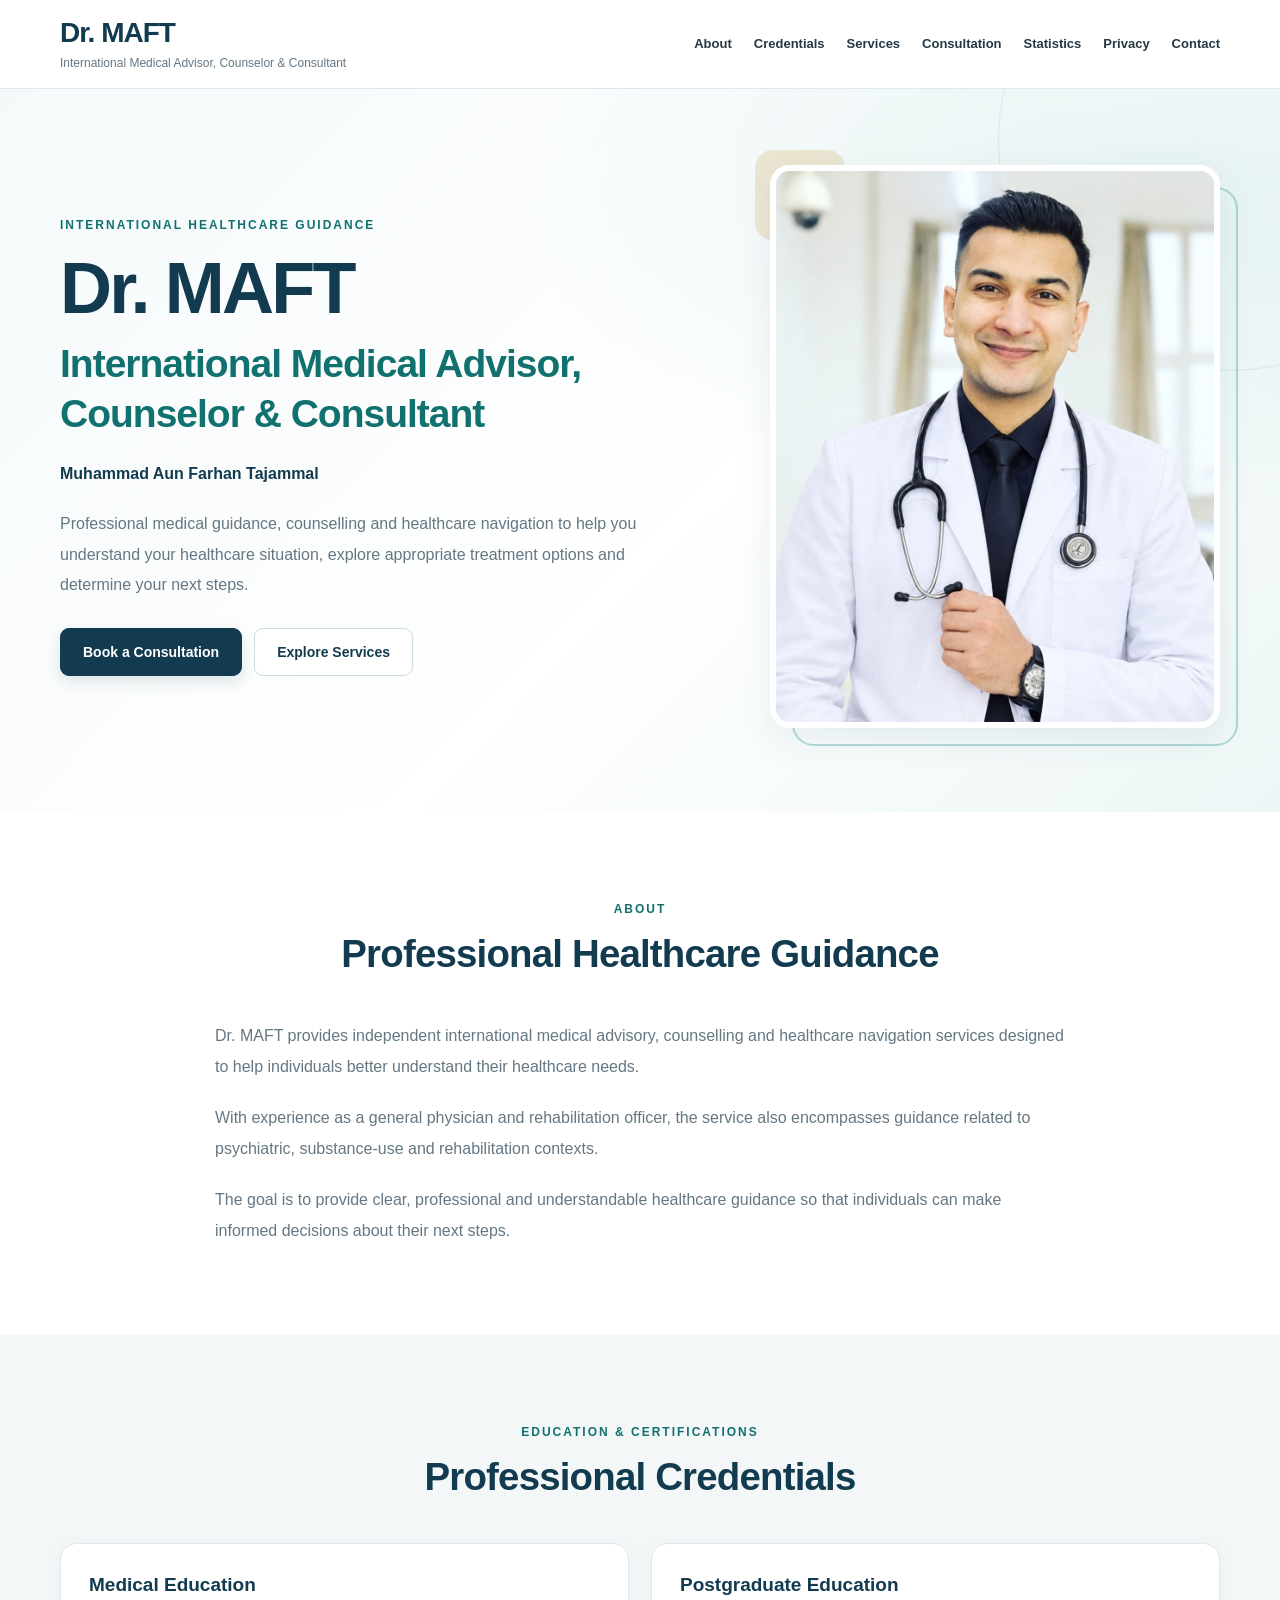
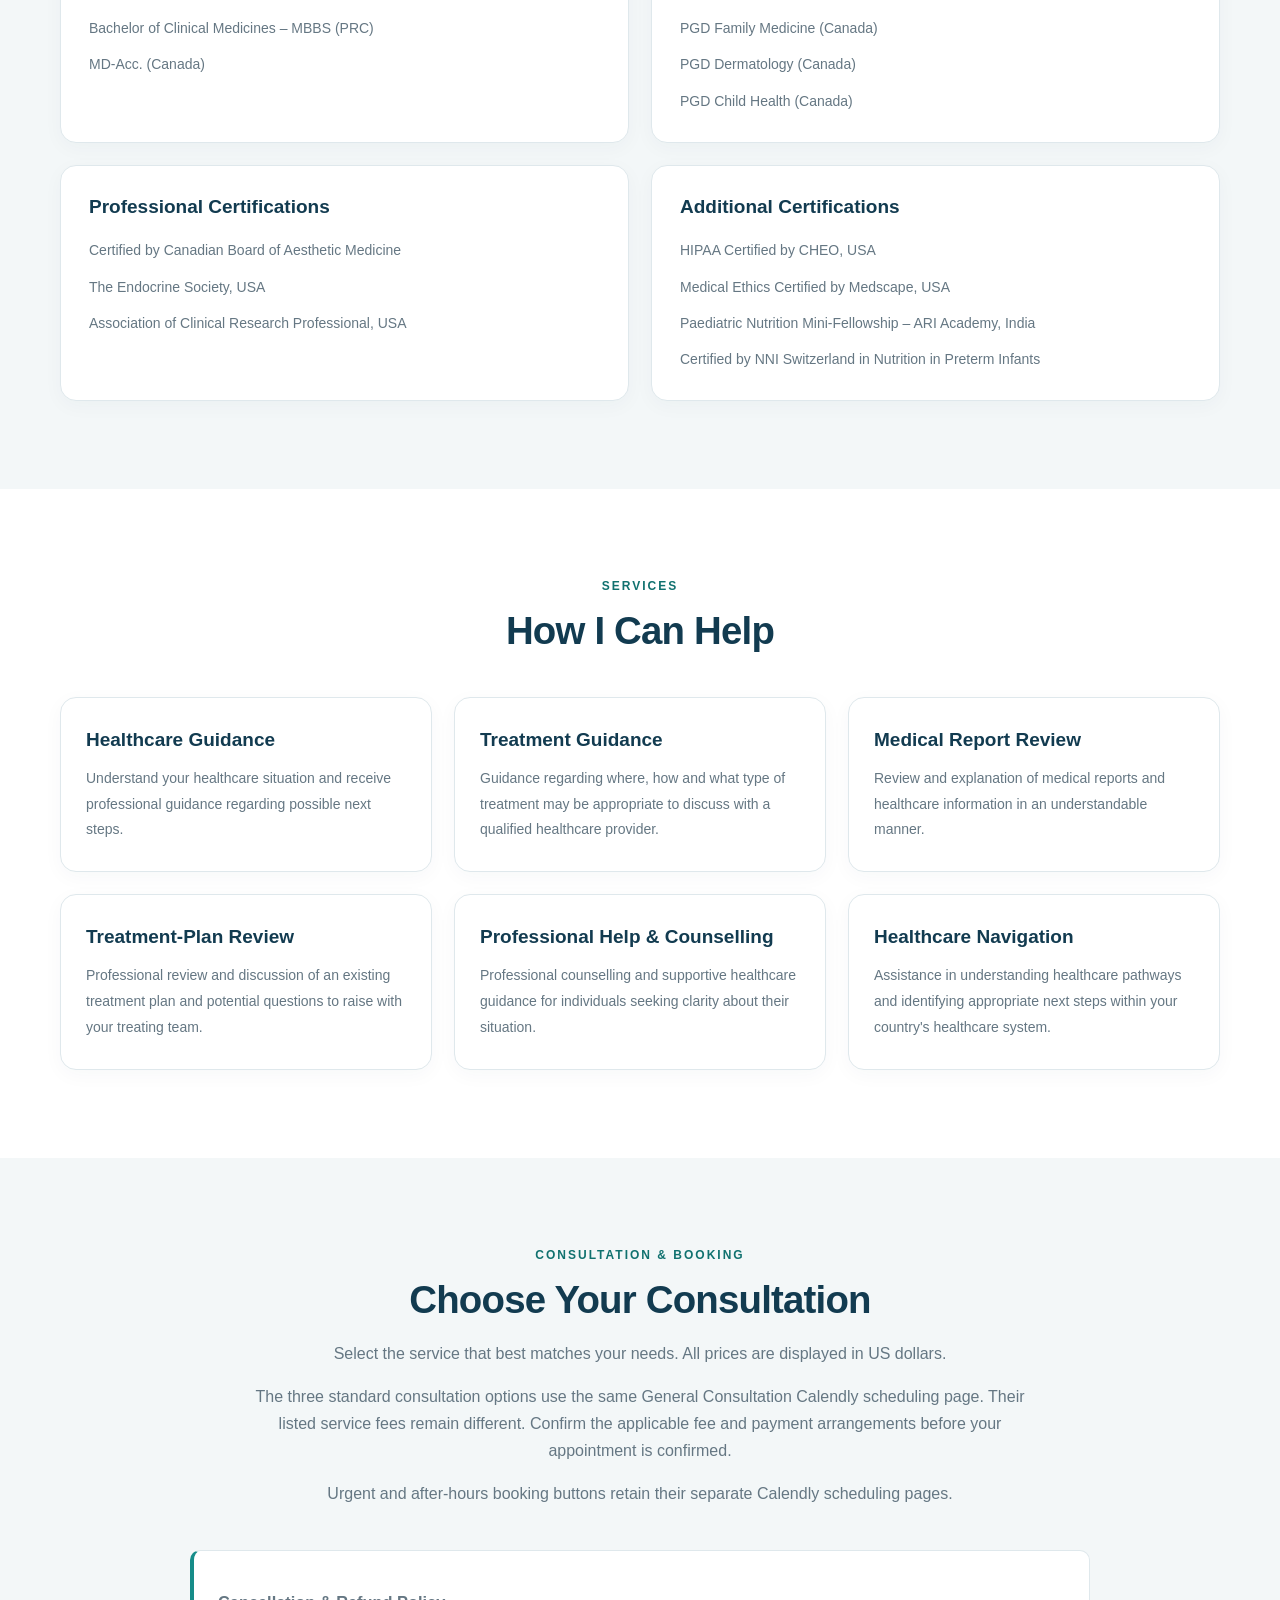
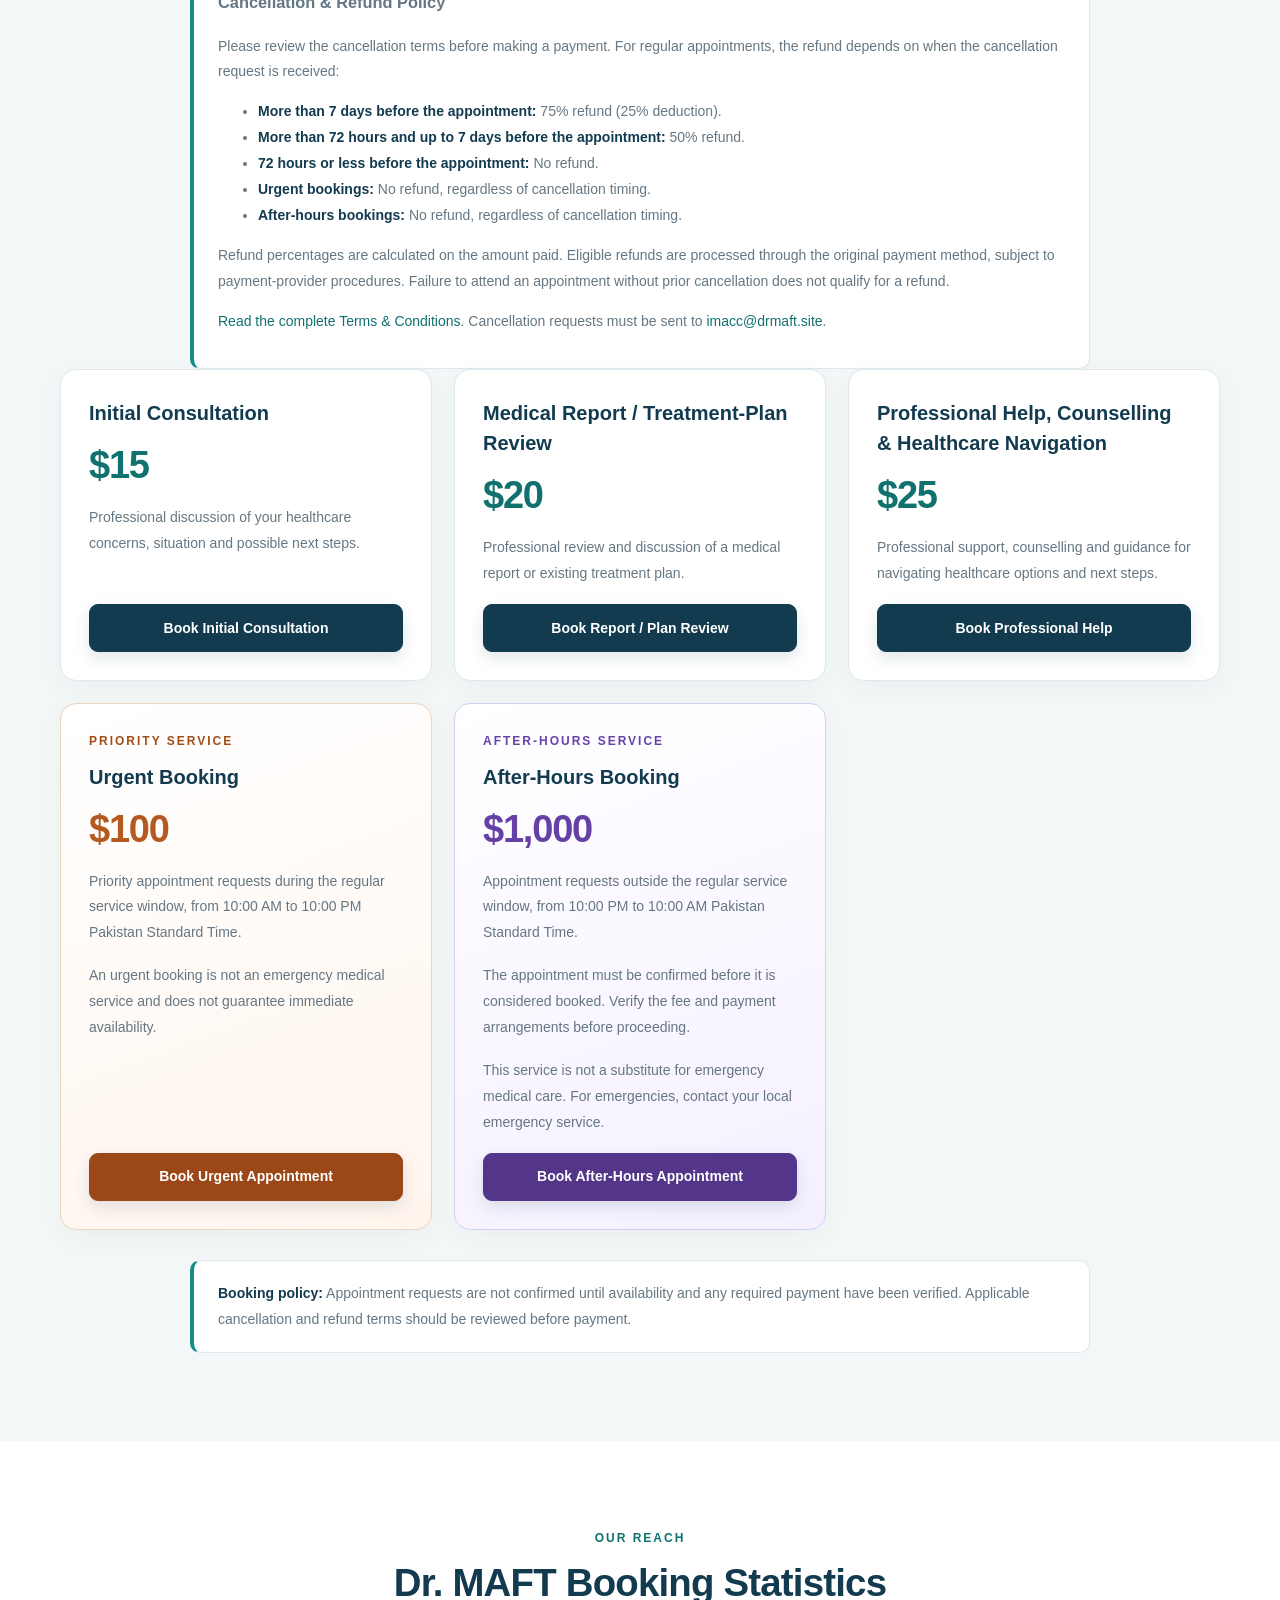
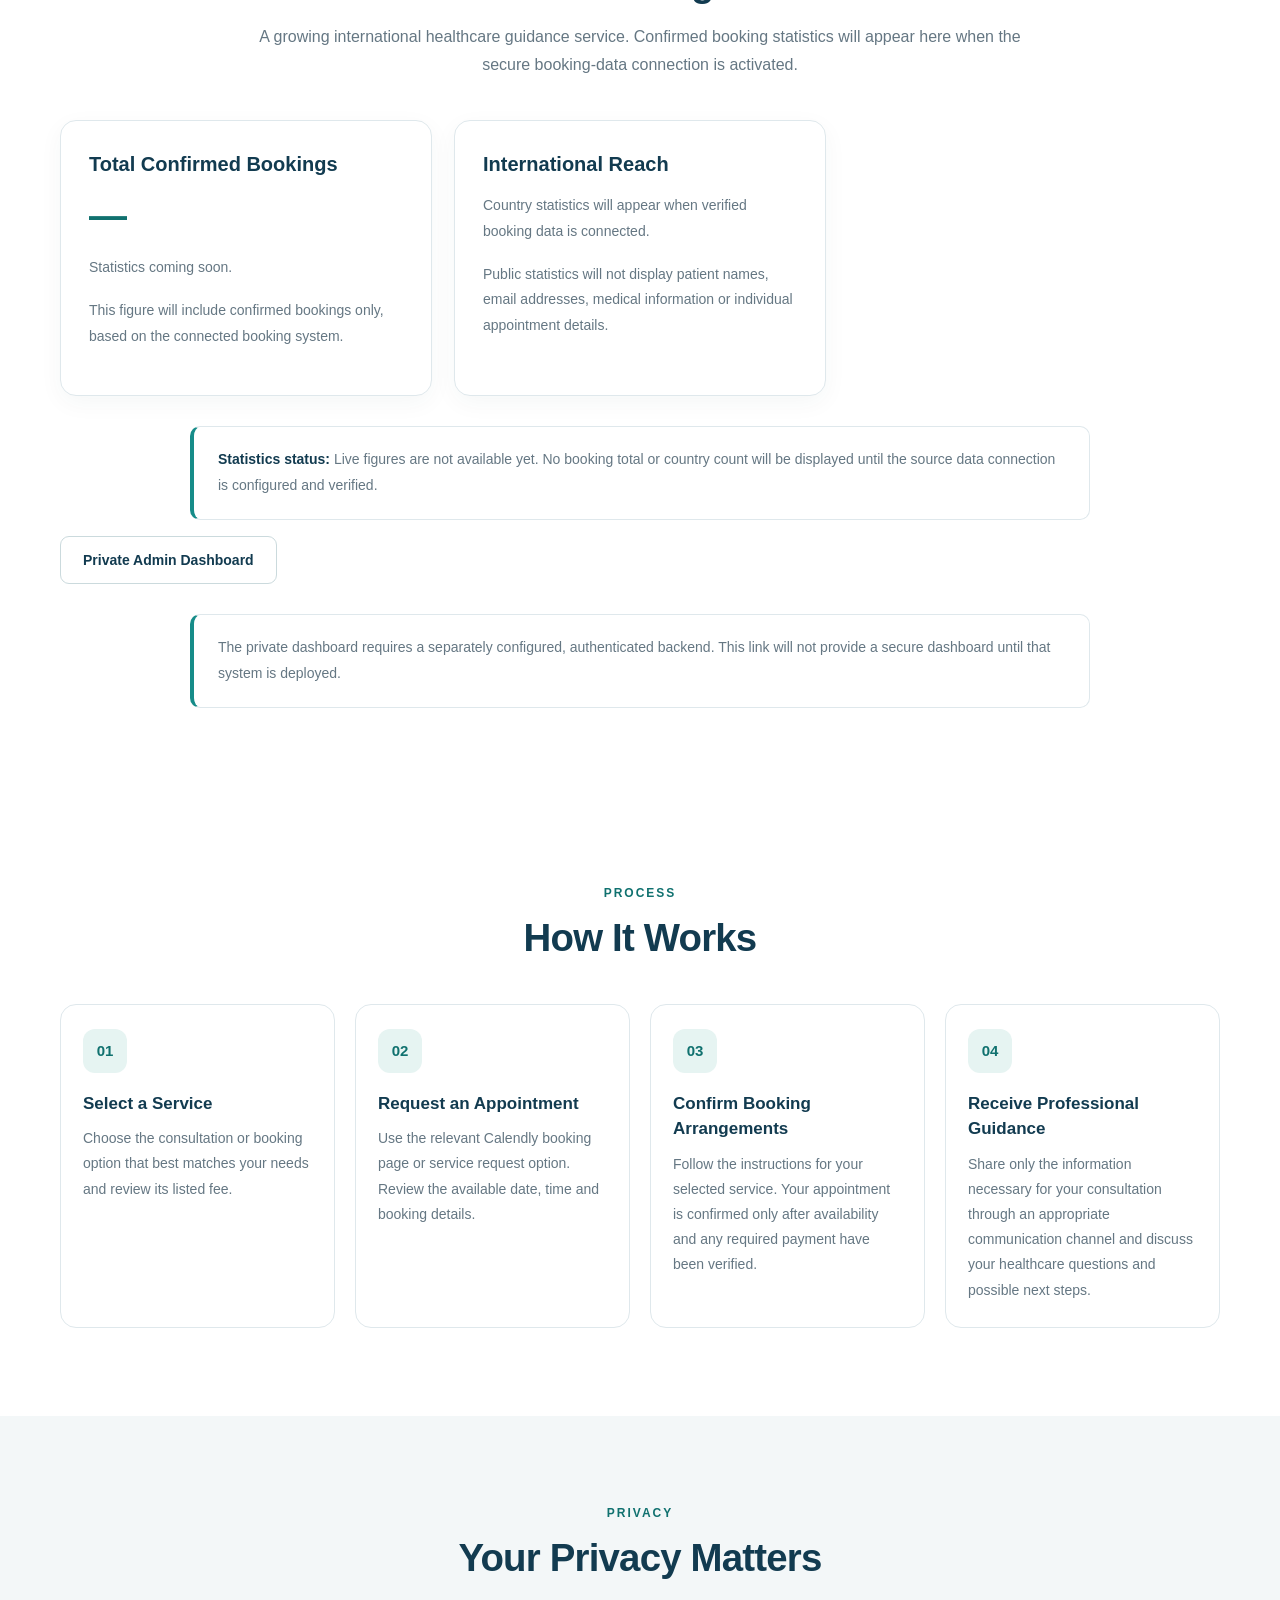
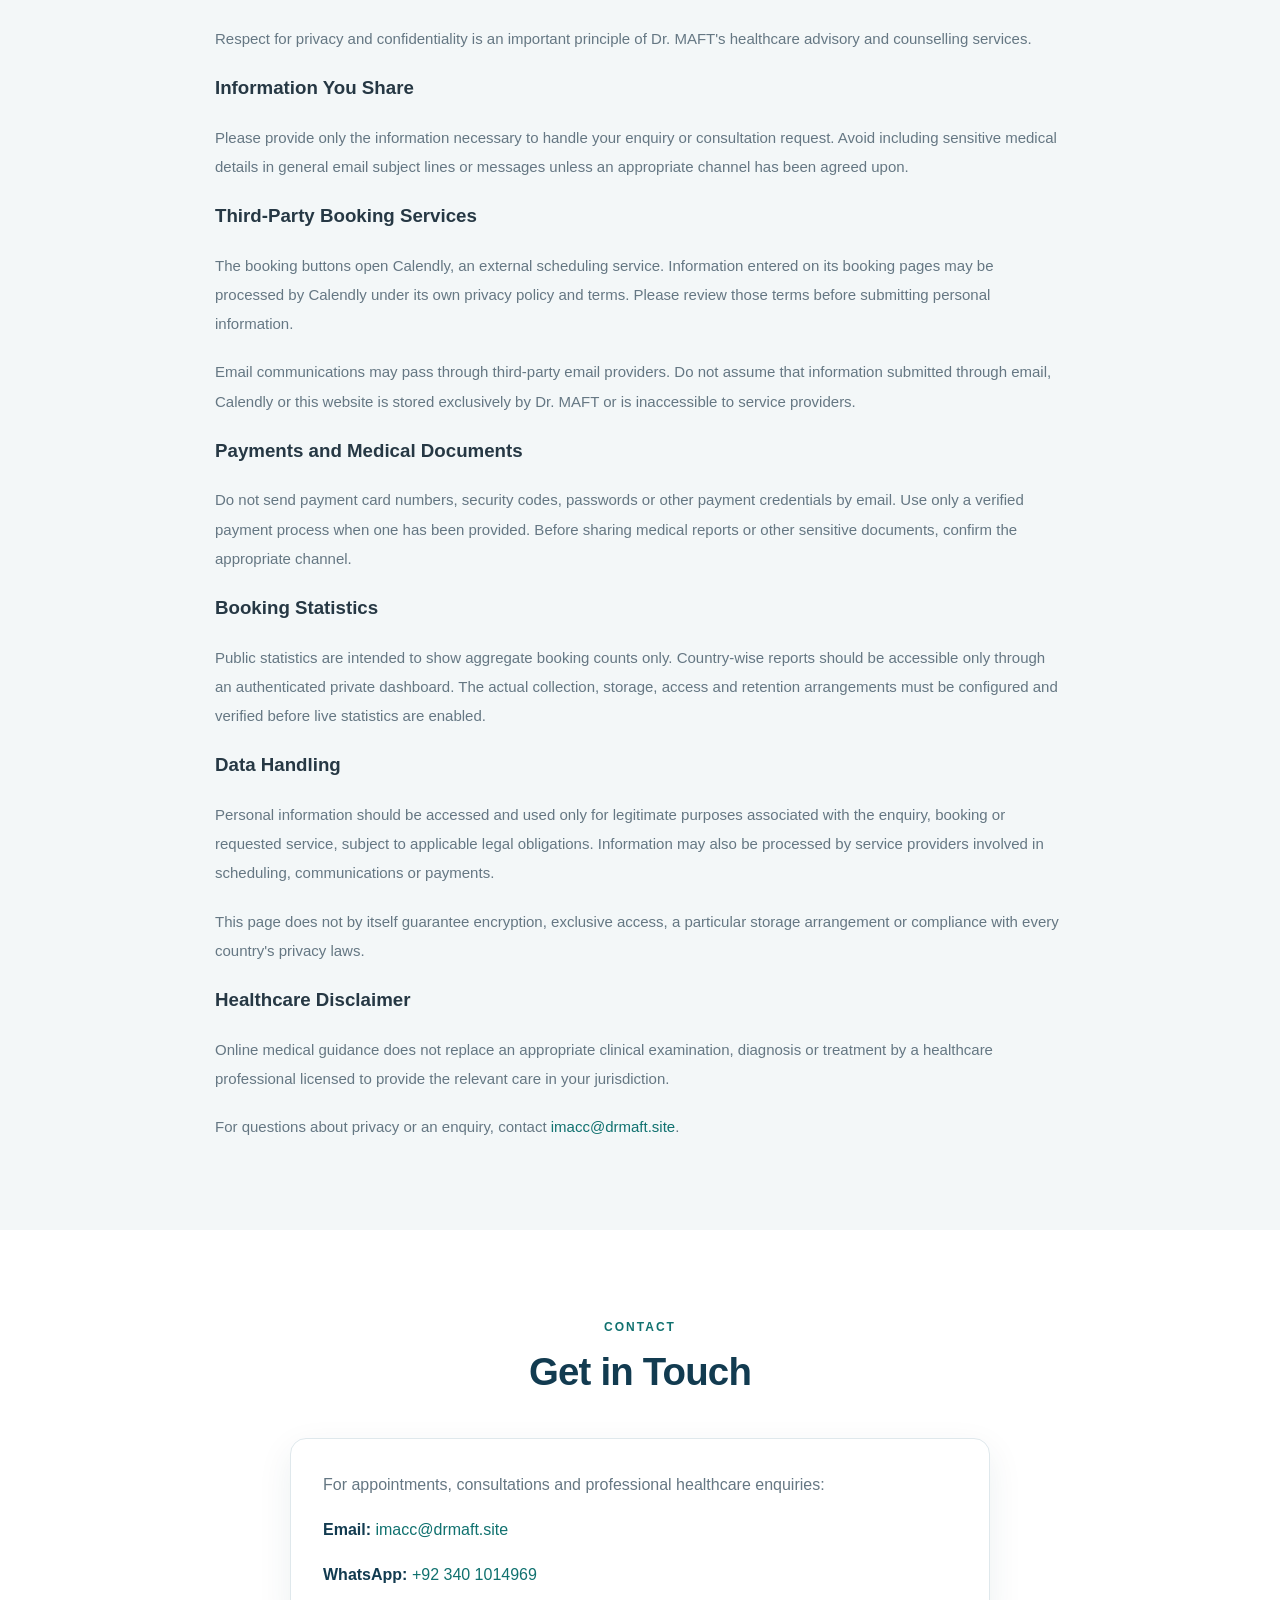
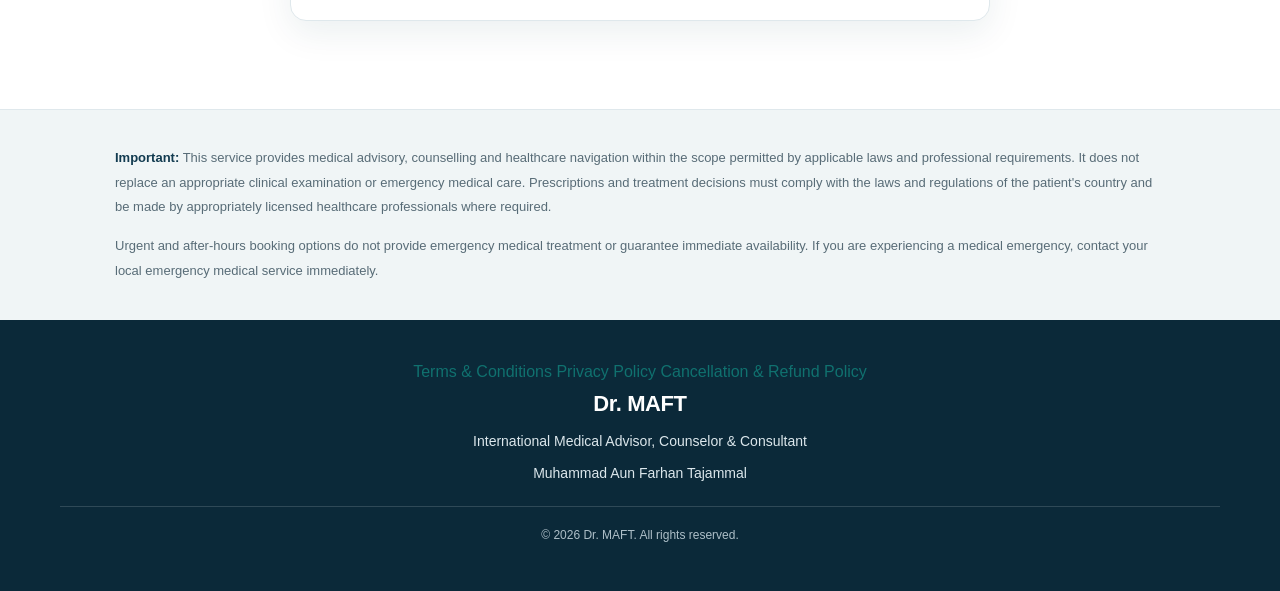
==== commit 2cb1bff5: "Update index.html" ====
--- a/index.html
+++ b/index.html
@@ -248,67 +248,103 @@
           </p>
         </div>
 
+        <!-- CANCELLATION AND REFUND SUMMARY -->
+        <div class="booking-note" id="cancellation-policy">
+          <h3>Cancellation & Refund Policy</h3>
+          <p>
+            Please review the cancellation terms before making a payment.
+            For regular appointments, the refund depends on when the
+            cancellation request is received:
+          </p>
+          <ul>
+            <li><strong>More than 7 days before the appointment:</strong>
+              75% refund (25% deduction).</li>
+            <li><strong>More than 72 hours and up to 7 days before the appointment:</strong>
+              50% refund.</li>
+            <li><strong>72 hours or less before the appointment:</strong>
+              No refund.</li>
+            <li><strong>Urgent bookings:</strong> No refund, regardless
+              of cancellation timing.</li>
+            <li><strong>After-hours bookings:</strong> No refund,
+              regardless of cancellation timing.</li>
+          </ul>
+          <p>
+            Refund percentages are calculated on the amount paid.
+            Eligible refunds are processed through the original payment
+            method, subject to payment-provider procedures. Failure to
+            attend an appointment without prior cancellation does not
+            qualify for a refund.
+          </p>
+          <p>
+            <a href="terms.html">Read the complete Terms & Conditions</a>.
+            Cancellation requests must be sent to
+            <a href="mailto:imacc@drmaft.site">imacc@drmaft.site</a>.
+          </p>
+        </div>
+
         <div class="consultation-grid">
 
- <!-- $15 INITIAL CONSULTATION -->
-<div class="consultation-card">
-  <h3>Initial Consultation</h3>
-  <div class="price">$15</div>
-
-  <p>
-    Professional discussion of your healthcare concerns,
-    situation and possible next steps.
-  </p>
-
-  <a
-    href="https://calendly.com/imacc-drmaft/general-consultation"
-    class="btn btn-primary standard-booking-btn"
-    target="_blank"
-    rel="noopener noreferrer"
-  >
-    Book Initial Consultation
-  </a>
-</div>
-
-<!-- $20 MEDICAL REPORT / TREATMENT-PLAN REVIEW -->
-<div class="consultation-card">
-  <h3>Medical Report / Treatment-Plan Review</h3>
-  <div class="price">$20</div>
-
-  <p>
-    Professional review and discussion of a medical report
-    or existing treatment plan.
-  </p>
-
-  <a
-    href="https://calendly.com/imacc-drmaft/general-consultation"
-    class="btn btn-primary standard-booking-btn"
-    target="_blank"
-    rel="noopener noreferrer"
-  >
-    Book Report / Plan Review
-  </a>
-</div>
-
-<!-- $25 PROFESSIONAL HELP -->
-<div class="consultation-card">
-  <h3>Professional Help, Counselling &amp; Healthcare Navigation</h3>
-  <div class="price">$25</div>
-
-  <p>
-    Professional support, counselling and guidance for navigating
-    healthcare options and next steps.
-  </p>
-
-  <a
-    href="https://calendly.com/imacc-drmaft/general-consultation"
-    class="btn btn-primary standard-booking-btn"
-    target="_blank"
-    rel="noopener noreferrer"
-  >
-    Book Professional Help
-  </a>
-</div>         <!-- $100 URGENT BOOKING: LINK PRESERVED -->
+          <!-- $15 INITIAL CONSULTATION -->
+          <div class="consultation-card">
+            <h3>Initial Consultation</h3>
+            <div class="price">$15</div>
+
+            <p>
+              Professional discussion of your healthcare concerns,
+              situation and possible next steps.
+            </p>
+
+            <a
+              href="https://calendly.com/imacc-drmaft/general-consultation"
+              class="btn btn-primary standard-booking-btn"
+              target="_blank"
+              rel="noopener noreferrer"
+            >
+              Book Initial Consultation
+            </a>
+          </div>
+
+          <!-- $20 MEDICAL REPORT / TREATMENT-PLAN REVIEW -->
+          <div class="consultation-card">
+            <h3>Medical Report / Treatment-Plan Review</h3>
+            <div class="price">$20</div>
+
+            <p>
+              Professional review and discussion of a medical report
+              or existing treatment plan.
+            </p>
+
+            <a
+              href="https://calendly.com/imacc-drmaft/general-consultation"
+              class="btn btn-primary standard-booking-btn"
+              target="_blank"
+              rel="noopener noreferrer"
+            >
+              Book Report / Plan Review
+            </a>
+          </div>
+
+          <!-- $25 PROFESSIONAL HELP -->
+          <div class="consultation-card">
+            <h3>Professional Help, Counselling &amp; Healthcare Navigation</h3>
+            <div class="price">$25</div>
+
+            <p>
+              Professional support, counselling and guidance for navigating
+              healthcare options and next steps.
+            </p>
+
+            <a
+              href="https://calendly.com/imacc-drmaft/general-consultation"
+              class="btn btn-primary standard-booking-btn"
+              target="_blank"
+              rel="noopener noreferrer"
+            >
+              Book Professional Help
+            </a>
+          </div>
+
+          <!-- $100 URGENT BOOKING: LINK PRESERVED -->
           <div class="consultation-card urgent-booking">
             <p class="eyebrow">PRIORITY SERVICE</p>
             <h3>Urgent Booking</h3>
@@ -660,12 +696,14 @@
   <footer class="site-footer">
     <div class="container">
 
-      <a href="terms.html">Terms & Conditions</a>
-    <a href="privacy.html">Privacy Policy</a>
-</div>
-    
+      <nav class="footer-links" aria-label="Legal and policy links">
+        <a href="terms.html">Terms &amp; Conditions</a>
+        <a href="#privacy">Privacy Policy</a>
+        <a href="#cancellation-policy">Cancellation &amp; Refund Policy</a>
+      </nav>
+
       <p><strong>Dr. MAFT</strong></p>
-      <p>International Medical Advisor, Counselor & Consultant</p>
+      <p>International Medical Advisor, Counselor &amp; Consultant</p>
       <p>Muhammad Aun Farhan Tajammal</p>
 
       <p class="copyright">
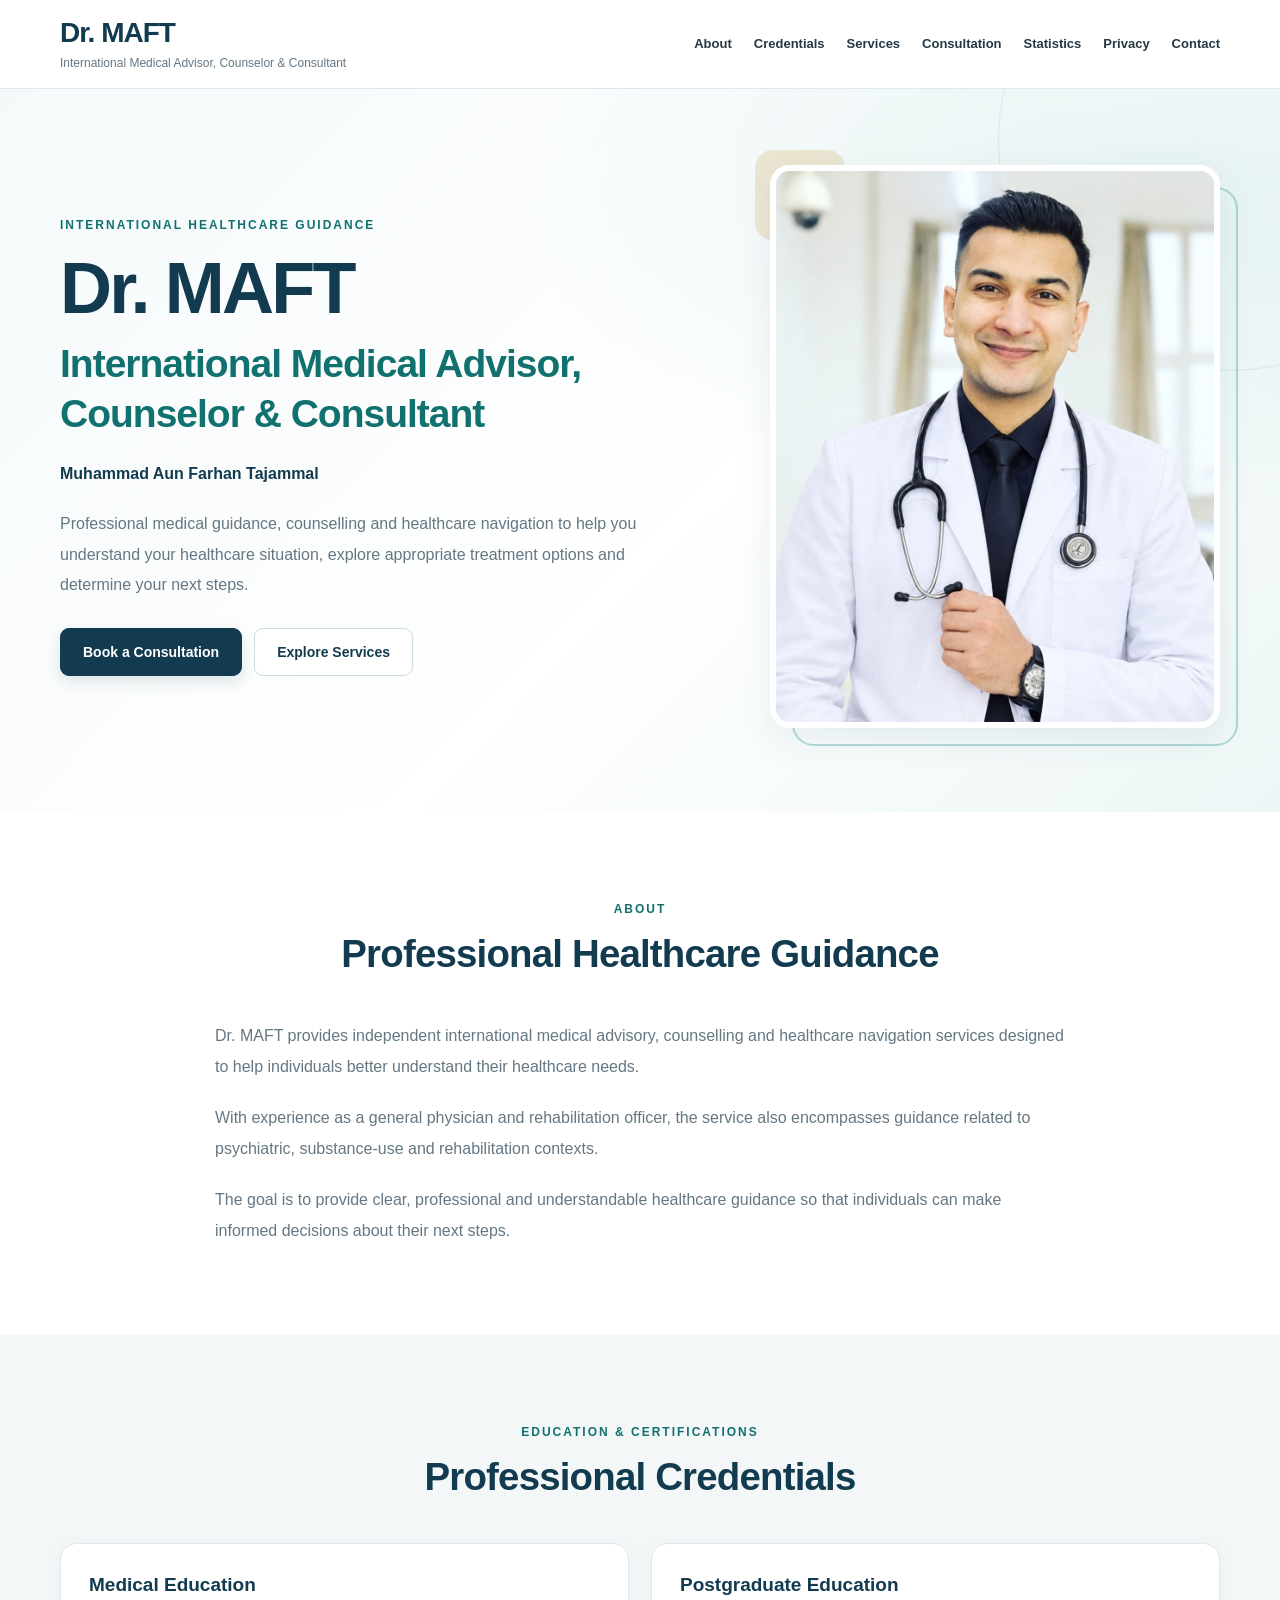
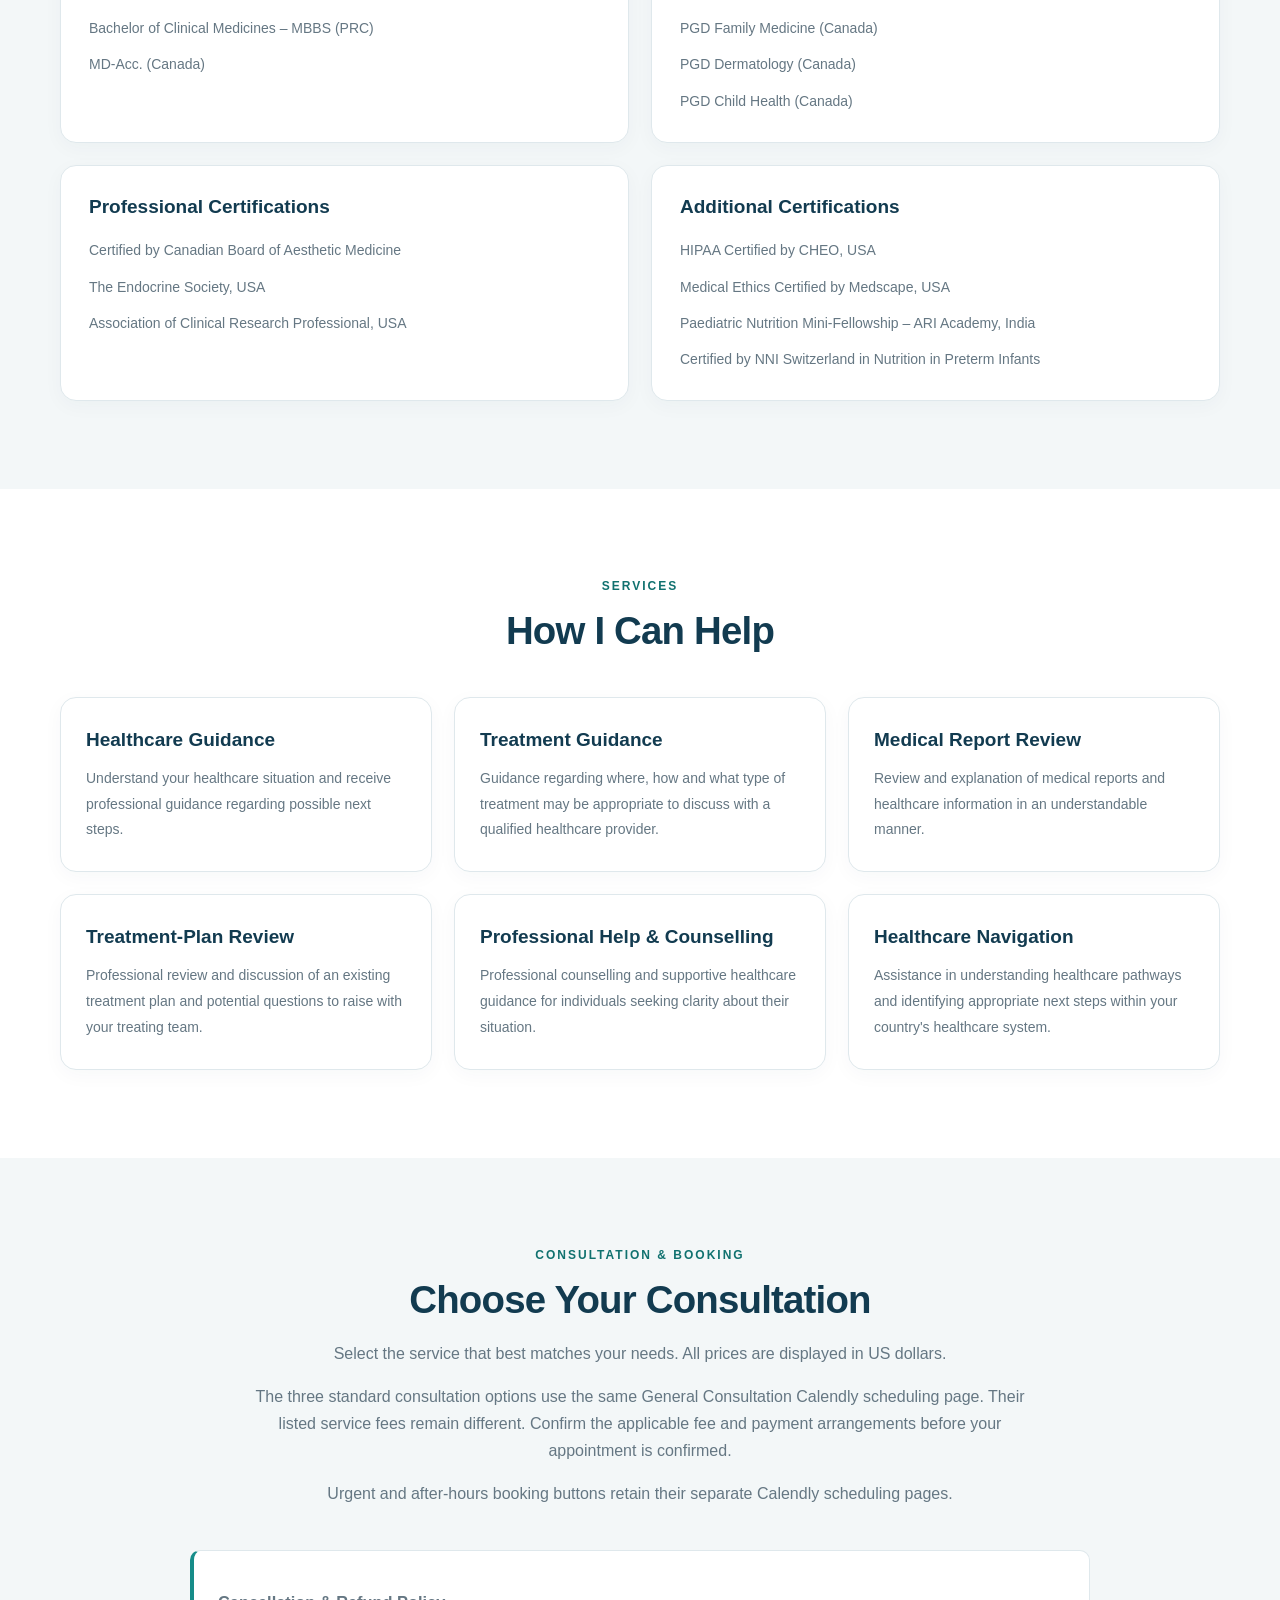
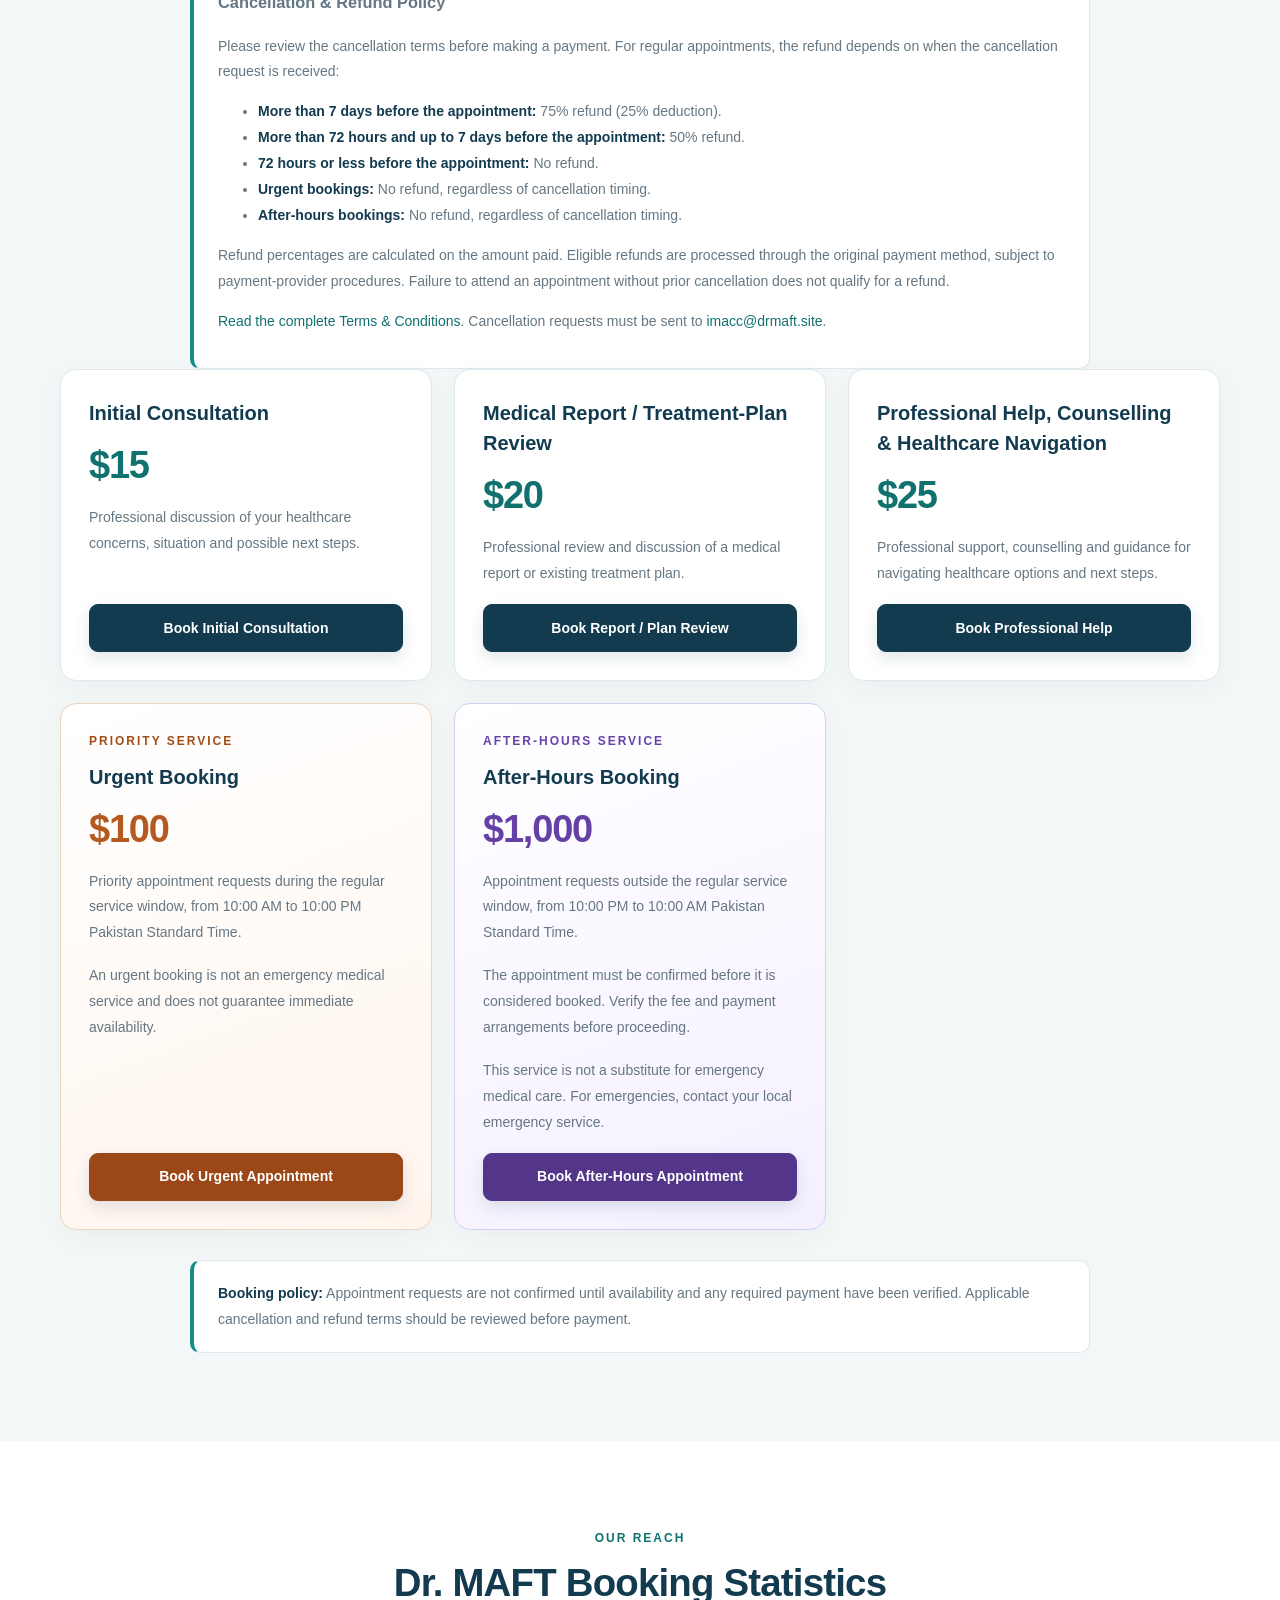
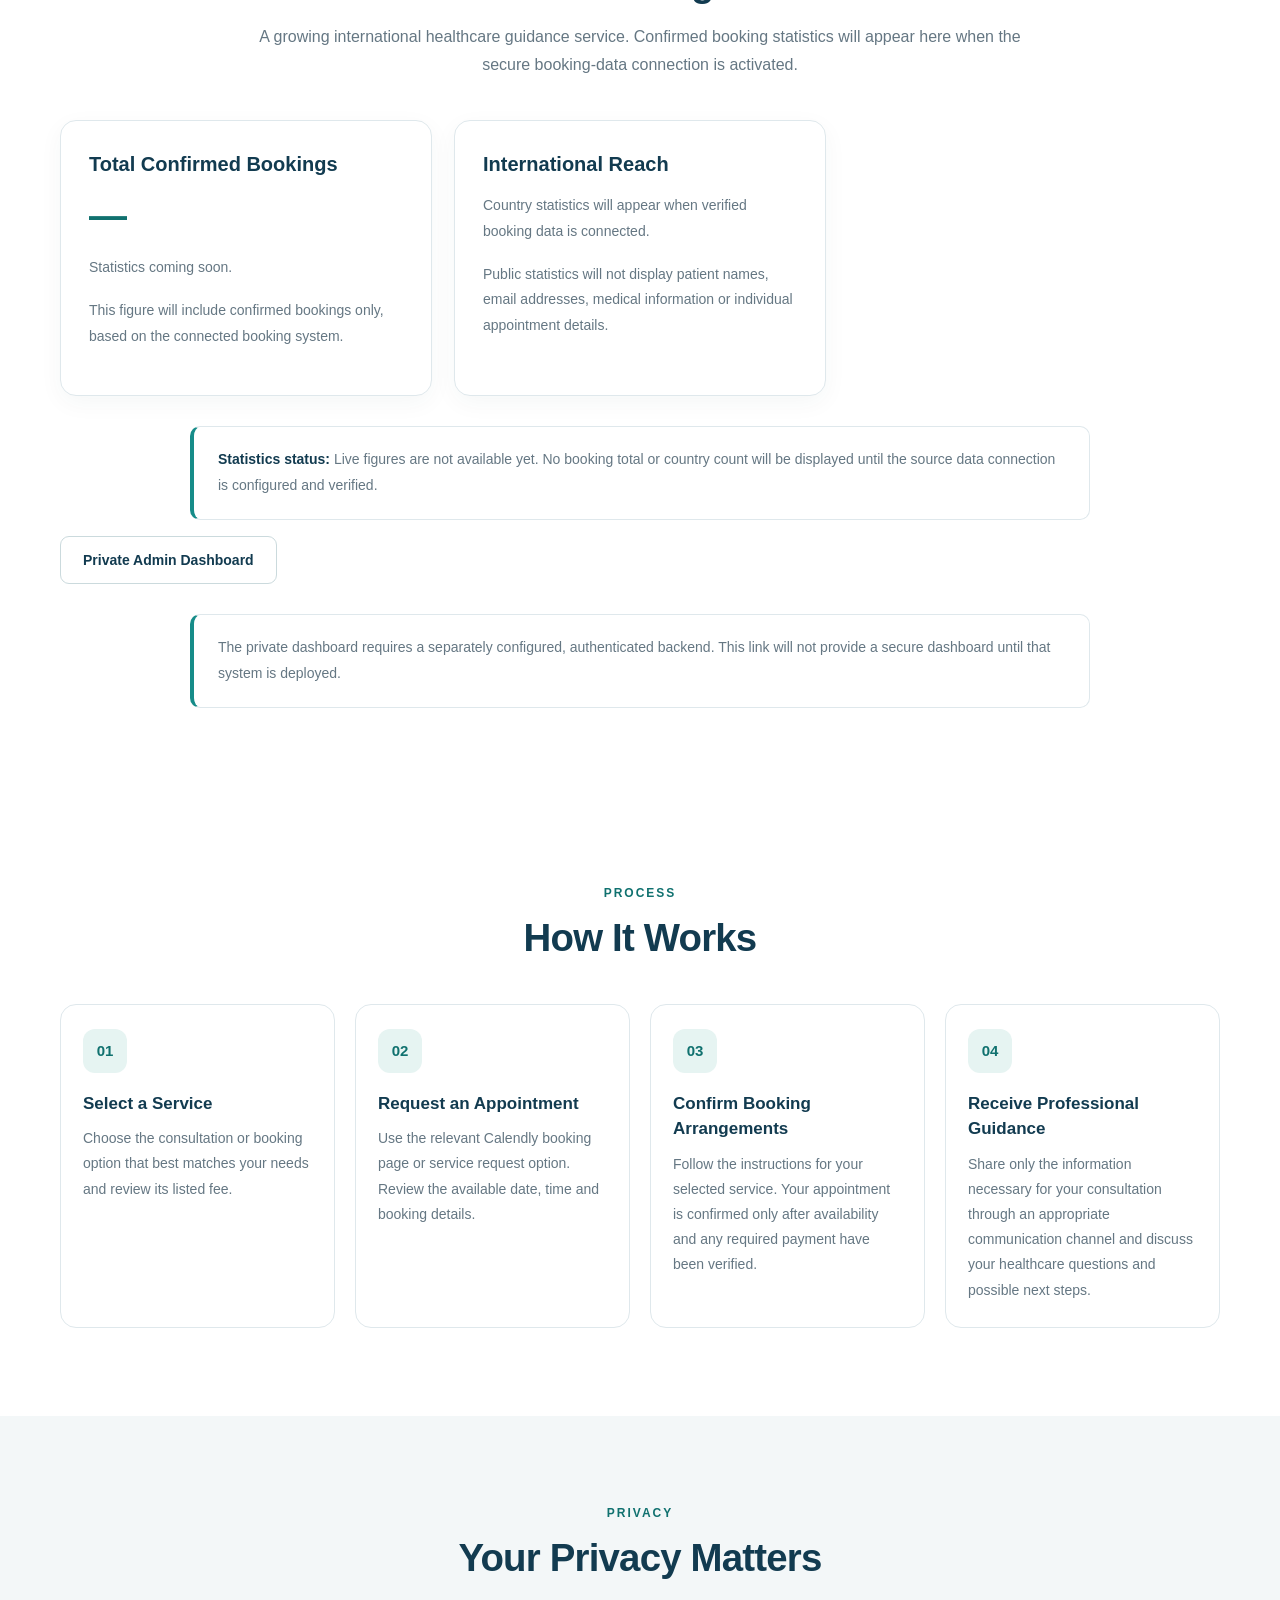
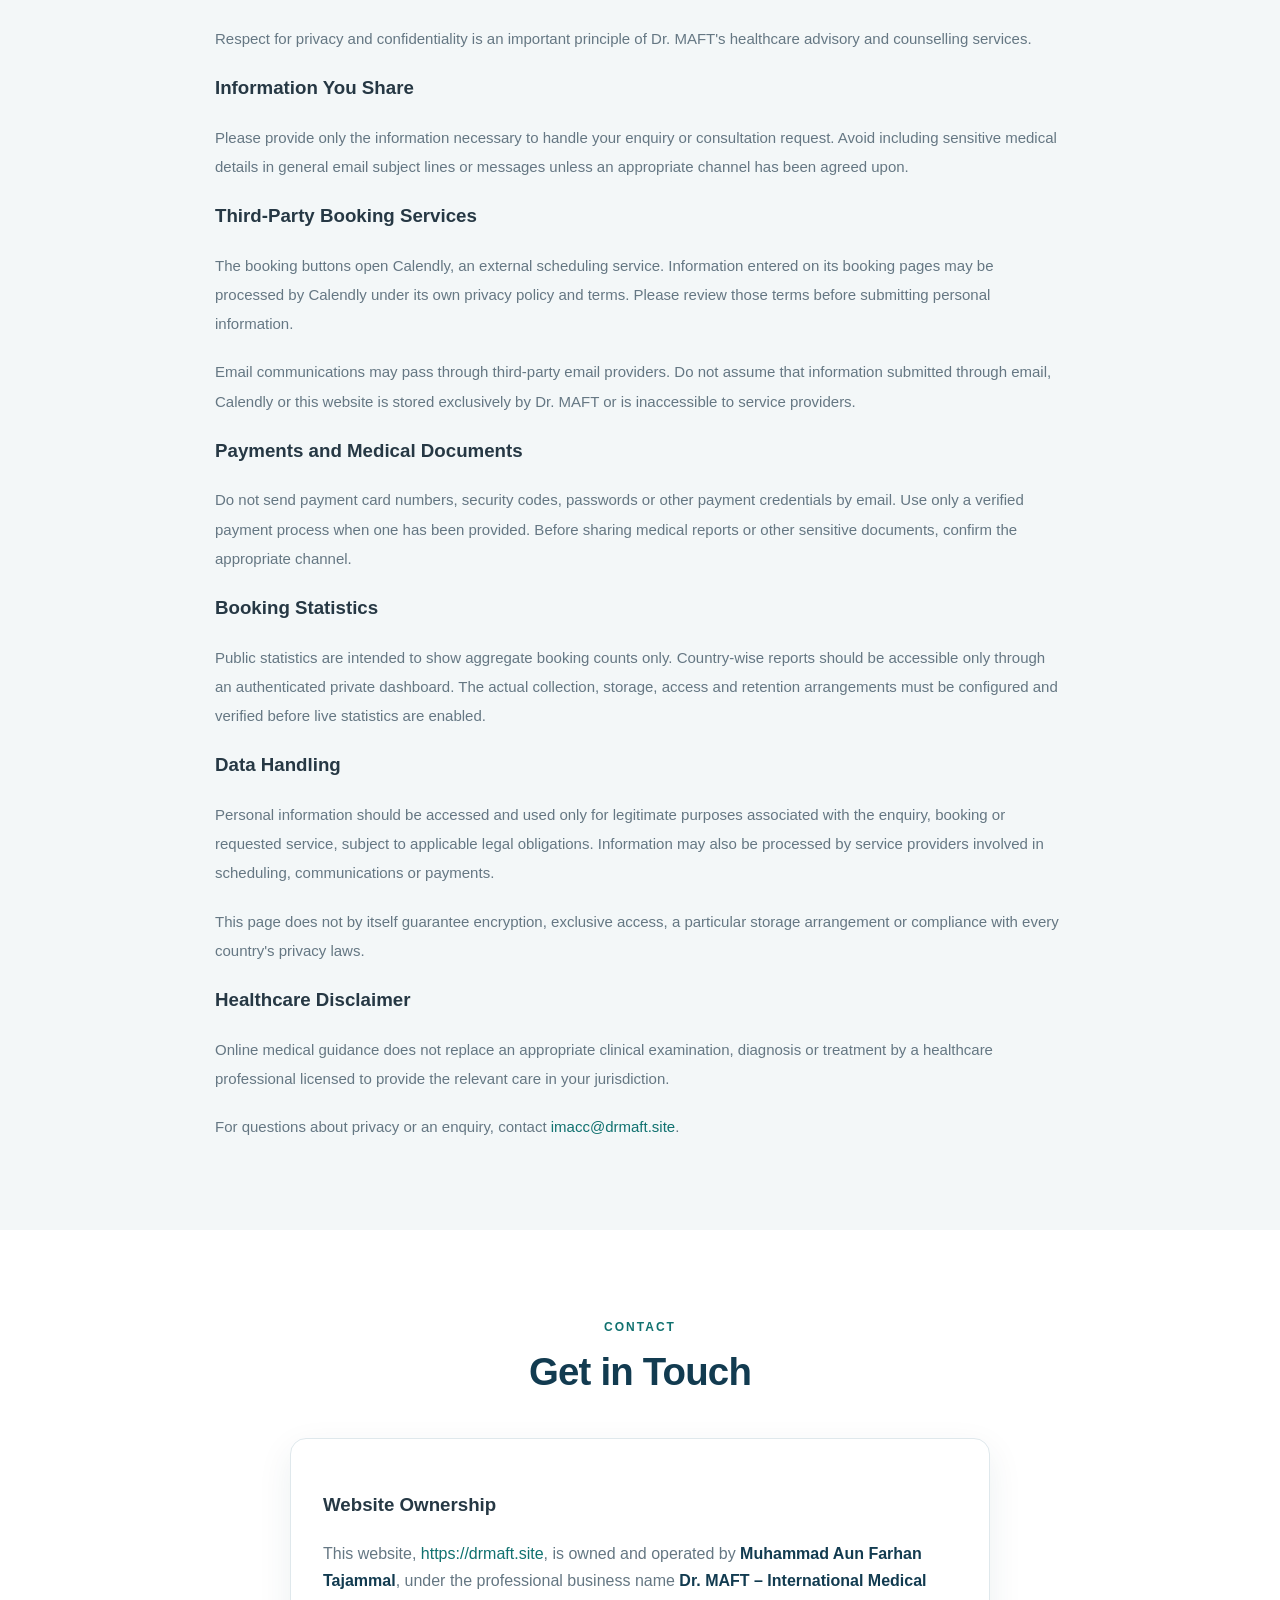
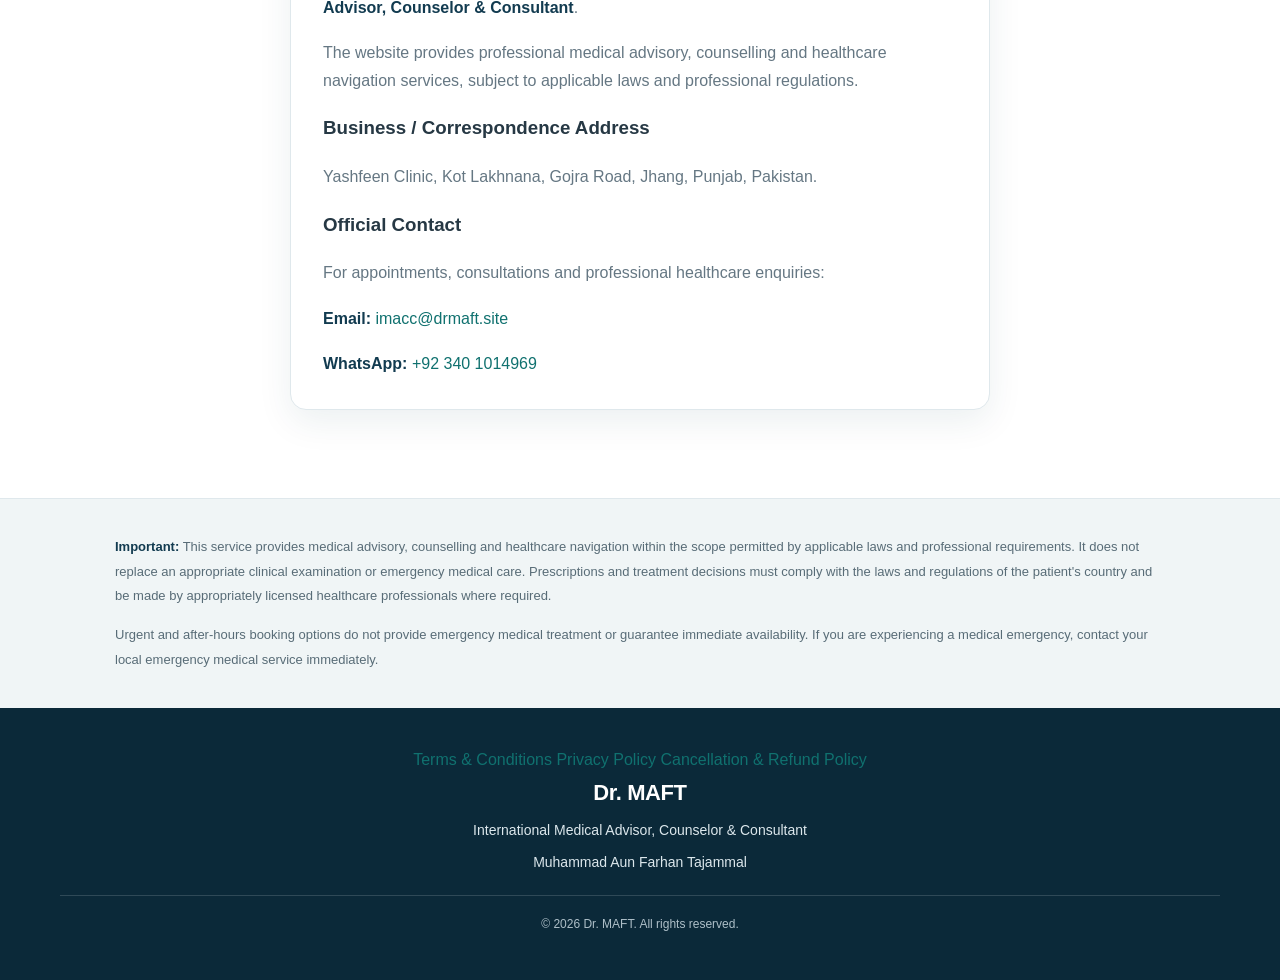
==== commit de3ba7b6: "Update index.html" ====
--- a/index.html
+++ b/index.html
@@ -640,6 +640,27 @@
         </div>
 
         <div class="contact-content">
+
+          <h3>Website Ownership</h3>
+          <p>
+            This website, <a href="https://drmaft.site">https://drmaft.site</a>,
+            is owned and operated by <strong>Muhammad Aun Farhan Tajammal</strong>,
+            under the professional business name
+            <strong>Dr. MAFT – International Medical Advisor, Counselor &amp; Consultant</strong>.
+          </p>
+          <p>
+            The website provides professional medical advisory, counselling
+            and healthcare navigation services, subject to applicable laws
+            and professional regulations.
+          </p>
+
+          <h3>Business / Correspondence Address</h3>
+          <p>
+            Yashfeen Clinic, Kot Lakhnana, Gojra Road,
+            Jhang, Punjab, Pakistan.
+          </p>
+
+          <h3>Official Contact</h3>
           <p>
             For appointments, consultations and professional healthcare
             enquiries:
